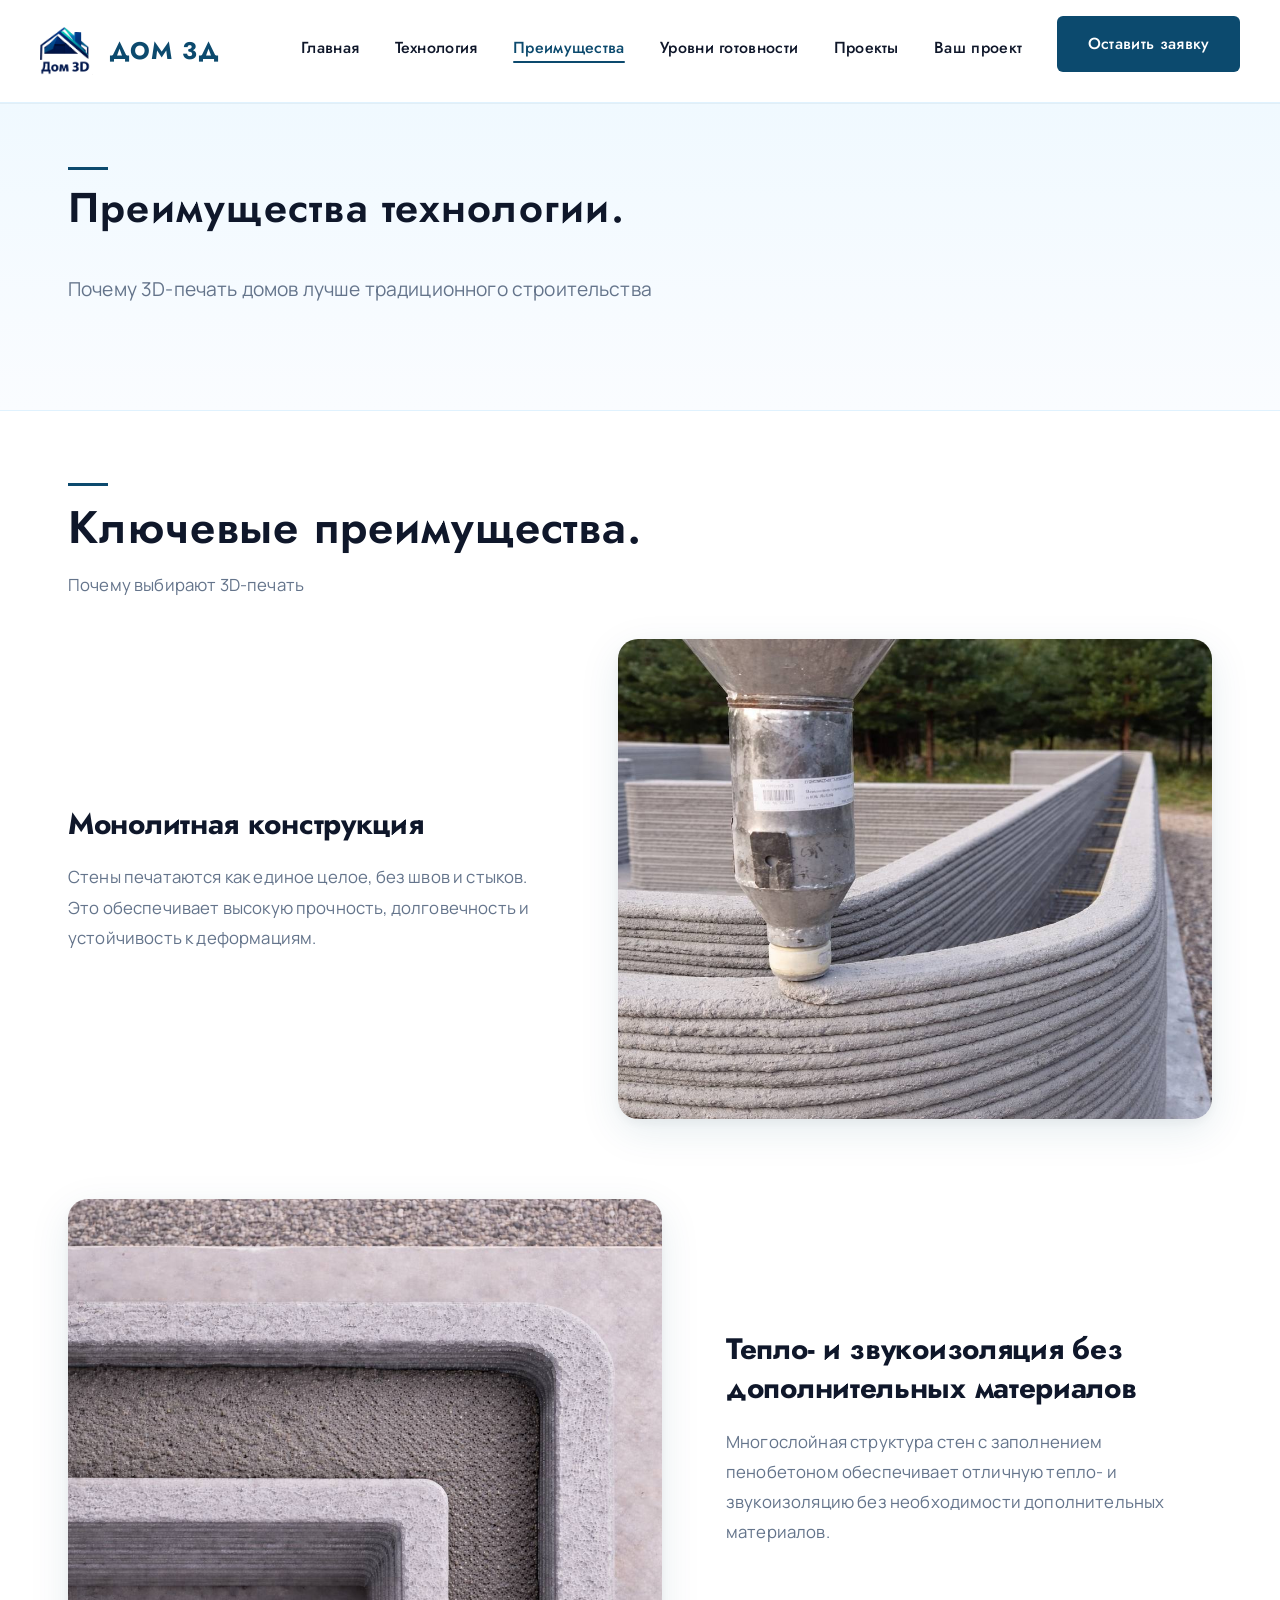
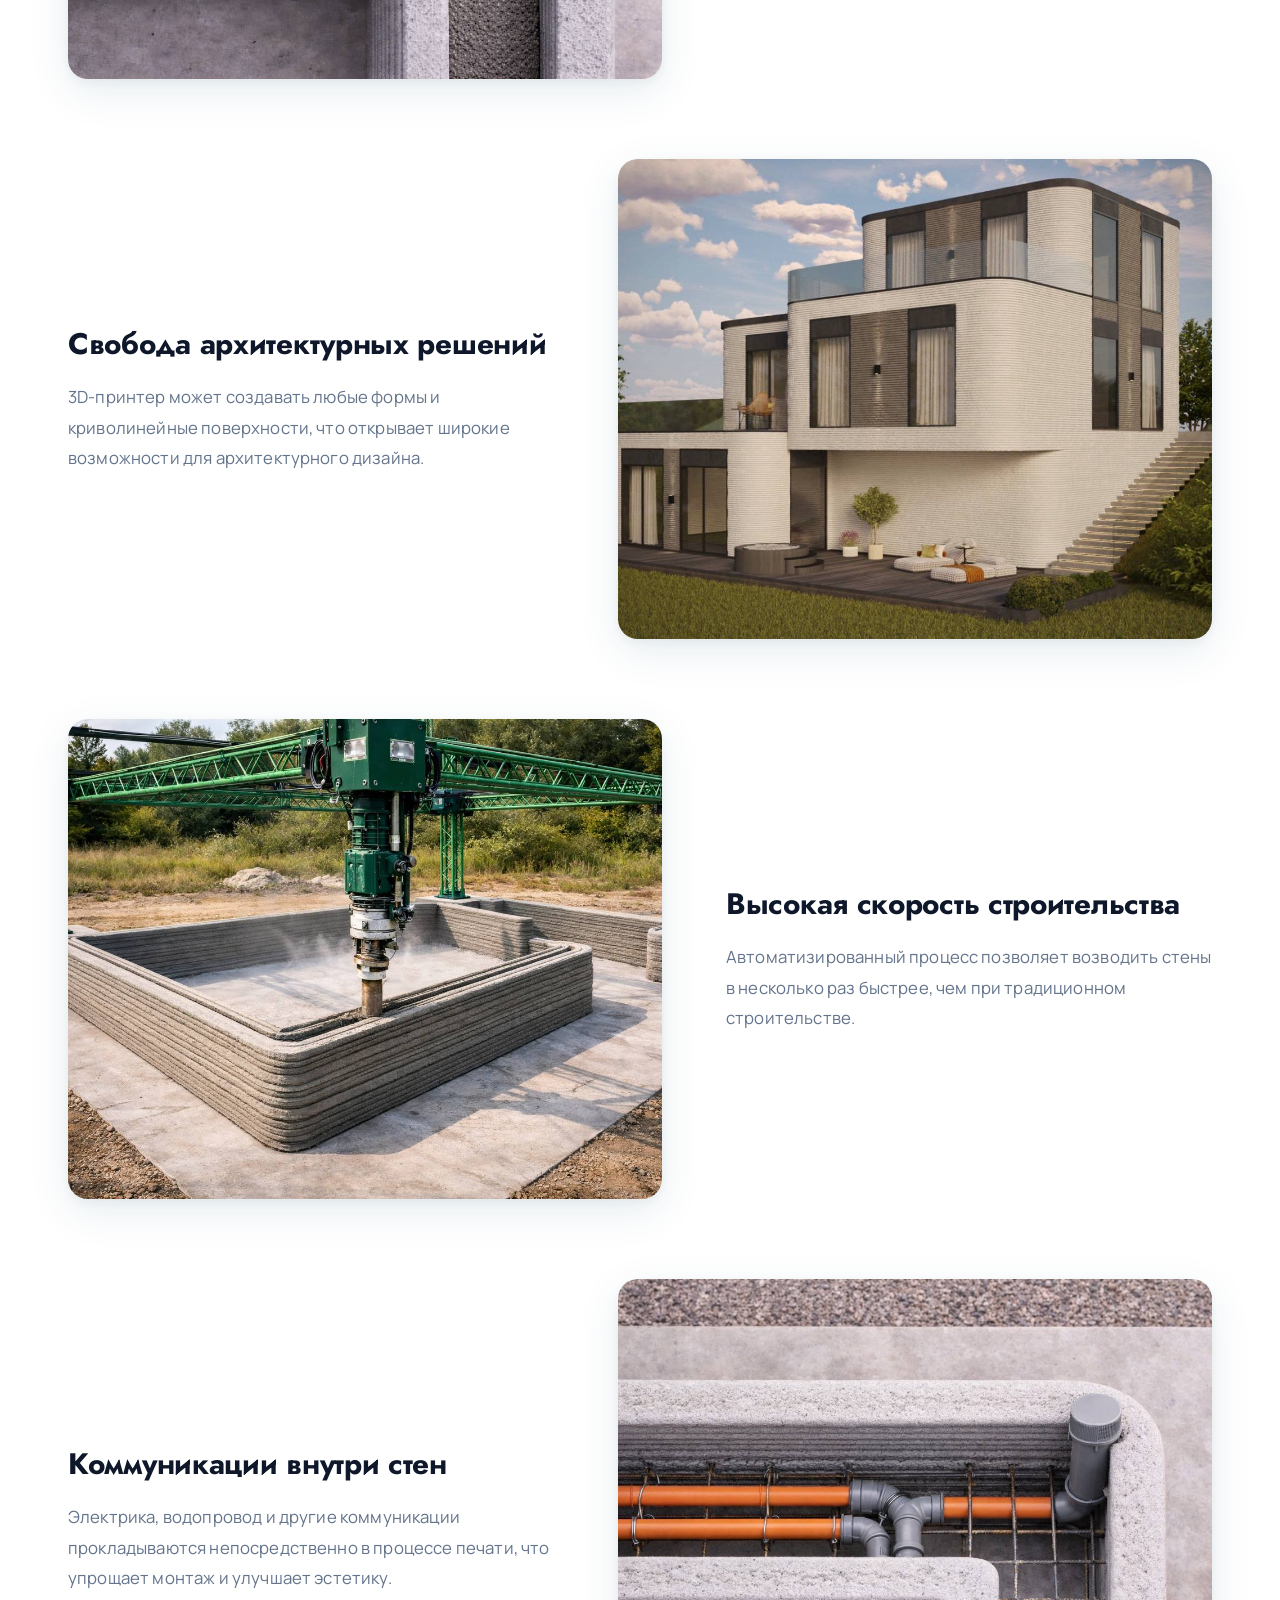
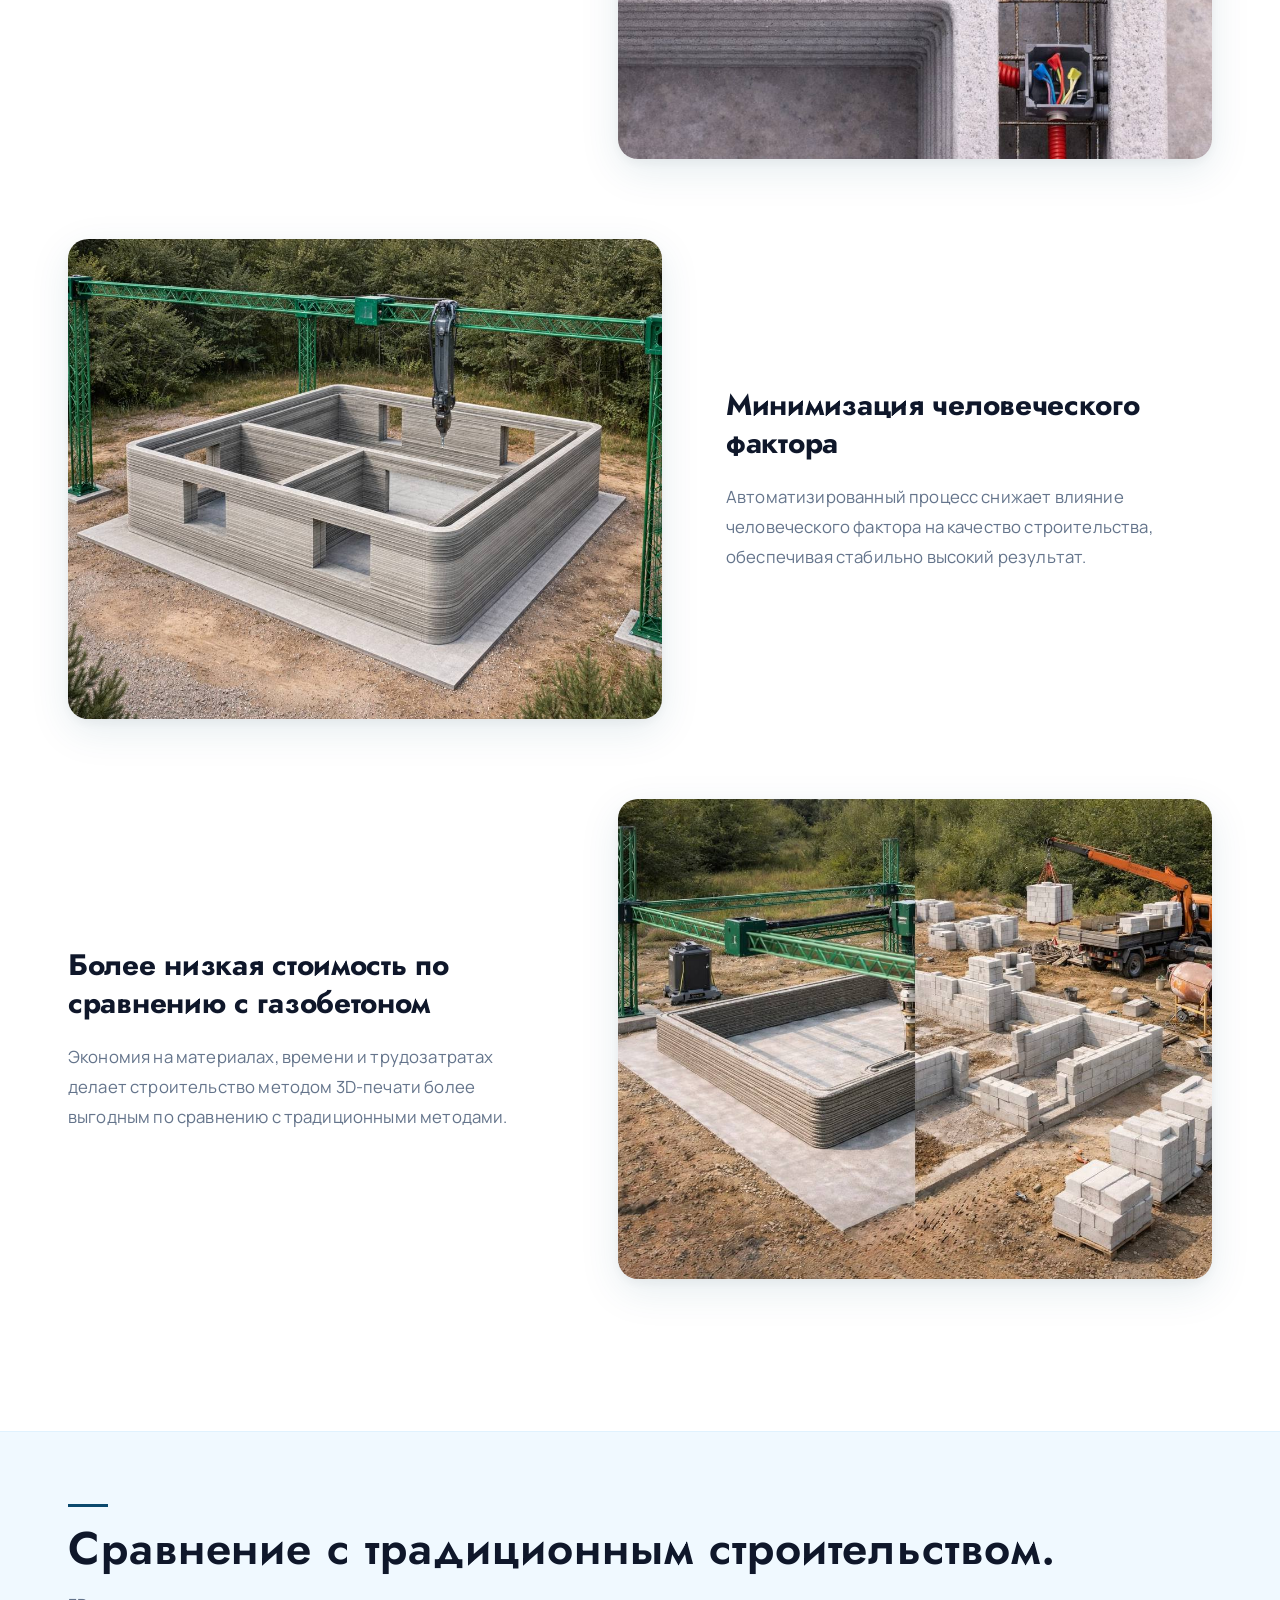
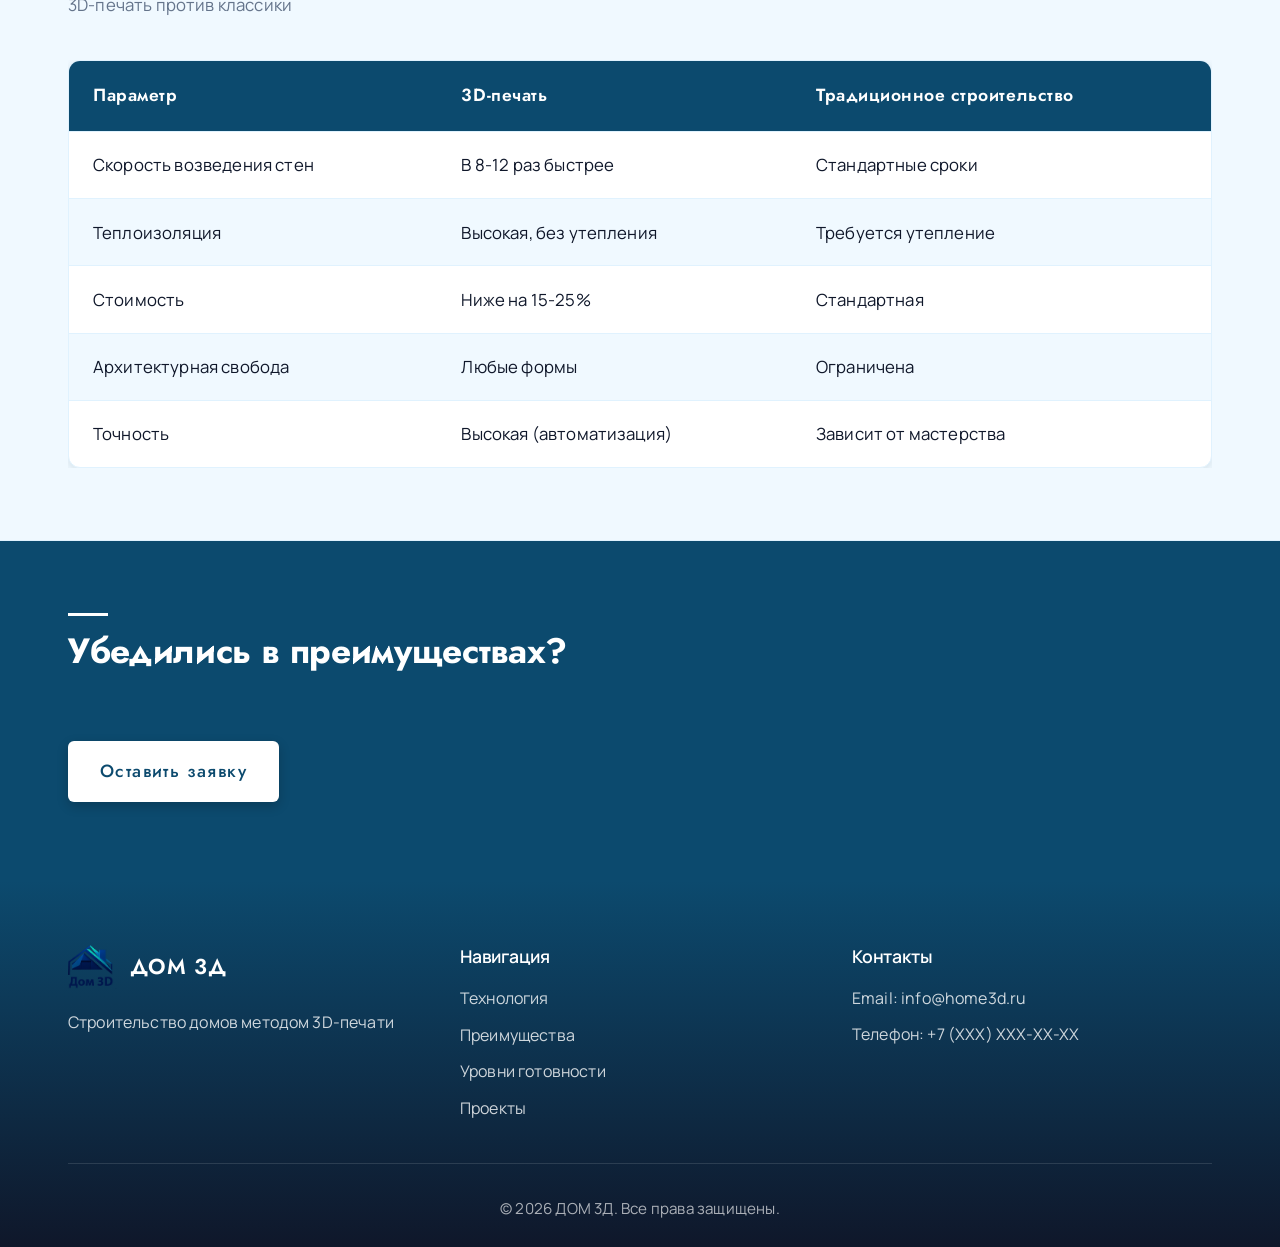
==== advantages.html @ de62d665 "Fix: consistent logo font, aligned hero text, simple clean table Co-authored-by: Cursor <cursoragent" ====
<!DOCTYPE html>
<html lang="ru">
<head>
    <meta charset="UTF-8">
    <meta name="viewport" content="width=device-width, initial-scale=1.0">
    <meta name="description" content="Преимущества технологии 3D-печати домов перед традиционным строительством.">
    <title>Преимущества технологии — ДОМ 3Д</title>
    <link rel="preconnect" href="https://fonts.googleapis.com">
    <link rel="preconnect" href="https://fonts.gstatic.com" crossorigin>
    <link href="https://fonts.googleapis.com/css2?family=Jost:wght@400;500;600;700&family=Manrope:wght@400;500;600;700&display=swap" rel="stylesheet">
    <link rel="stylesheet" href="css/style.css">
</head>
<body>
    <header class="site-header">
        <div class="container header-inner">
            <a href="index.html" class="logo"><img src="images/logo.png" alt="" class="logo-img"><span class="logo-text">ДОМ 3Д</span></a>
            <button class="mobile-menu-toggle" aria-label="Меню">
                <span></span>
                <span></span>
                <span></span>
            </button>
            <nav class="main-nav">
                <ul class="nav-list">
                    <li><a href="index.html">Главная</a></li>
                    <li><a href="technology.html">Технология</a></li>
                    <li><a href="advantages.html" class="active">Преимущества</a></li>
                    <li><a href="readiness-levels.html">Уровни готовности</a></li>
                    <li><a href="projects.html">Проекты</a></li>
                    <li><a href="custom-project.html">Ваш проект</a></li>
                    <li><a href="index.html#request-form" class="nav-cta btn-primary">Оставить заявку</a></li>
                </ul>
            </nav>
        </div>
    </header>

    <section class="page-header">
        <div class="container">
            <div class="block-head block-head-center">
                <div class="block-line"></div>
                <h1 class="block-title">Преимущества технологии.</h1>
                <p class="block-caption">Почему 3D-печать домов лучше традиционного строительства</p>
            </div>
        </div>
    </section>

    <section class="block block-white advantages-detailed">
        <div class="container">
            <div class="block-head block-head-center">
                <div class="block-line"></div>
                <h2 class="block-title">Ключевые преимущества.</h2>
                <p class="block-caption">Почему выбирают 3D-печать</p>
            </div>
            <div class="advantage-item-large">
                <div class="advantage-visual">
                    <img src="images/advantages/monolithic.jpg" 
                         alt="Монолитная конструкция стен, напечатанных методом 3D-печати" 
                         class="advantage-image">
                </div>
                <div class="advantage-text">
                    <h2>Монолитная конструкция</h2>
                    <p>Стены печатаются как единое целое, без швов и стыков. Это обеспечивает высокую прочность, долговечность и устойчивость к деформациям.</p>
                </div>
            </div>

            <div class="advantage-item-large">
                <div class="advantage-visual">
                    <img src="images/advantages/insulation.jpg" 
                         alt="Тепло- и звукоизоляция без дополнительных материалов" 
                         class="advantage-image">
                </div>
                <div class="advantage-text">
                    <h2>Тепло- и звукоизоляция без дополнительных материалов</h2>
                    <p>Многослойная структура стен с заполнением пенобетоном обеспечивает отличную тепло- и звукоизоляцию без необходимости дополнительных материалов.</p>
                </div>
            </div>

            <div class="advantage-item-large">
                <div class="advantage-visual">
                    <img src="images/advantages/architecture.jpg" 
                         alt="Свобода архитектурных решений при 3D-печати" 
                         class="advantage-image">
                </div>
                <div class="advantage-text">
                    <h2>Свобода архитектурных решений</h2>
                    <p>3D-принтер может создавать любые формы и криволинейные поверхности, что открывает широкие возможности для архитектурного дизайна.</p>
                </div>
            </div>

            <div class="advantage-item-large">
                <div class="advantage-visual">
                    <img src="images/advantages/speed.jpg" 
                         alt="Высокая скорость строительства методом 3D-печати" 
                         class="advantage-image">
                </div>
                <div class="advantage-text">
                    <h2>Высокая скорость строительства</h2>
                    <p>Автоматизированный процесс позволяет возводить стены в несколько раз быстрее, чем при традиционном строительстве.</p>
                </div>
            </div>

            <div class="advantage-item-large">
                <div class="advantage-visual">
                    <img src="images/advantages/communications.jpg" 
                         alt="Коммуникации внутри стен" 
                         class="advantage-image">
                </div>
                <div class="advantage-text">
                    <h2>Коммуникации внутри стен</h2>
                    <p>Электрика, водопровод и другие коммуникации прокладываются непосредственно в процессе печати, что упрощает монтаж и улучшает эстетику.</p>
                </div>
            </div>

            <div class="advantage-item-large">
                <div class="advantage-visual">
                    <img src="images/advantages/automation.jpg" 
                         alt="Минимизация человеческого фактора при автоматизированной печати" 
                         class="advantage-image">
                </div>
                <div class="advantage-text">
                    <h2>Минимизация человеческого фактора</h2>
                    <p>Автоматизированный процесс снижает влияние человеческого фактора на качество строительства, обеспечивая стабильно высокий результат.</p>
                </div>
            </div>

            <div class="advantage-item-large">
                <div class="advantage-visual">
                    <img src="images/advantages/cost.jpg" 
                         alt="Более низкая стоимость строительства методом 3D-печати" 
                         class="advantage-image">
                </div>
                <div class="advantage-text">
                    <h2>Более низкая стоимость по сравнению с газобетоном</h2>
                    <p>Экономия на материалах, времени и трудозатратах делает строительство методом 3D-печати более выгодным по сравнению с традиционными методами.</p>
                </div>
            </div>
        </div>
    </section>

    <section class="block block-light comparison-table">
        <div class="container">
            <div class="block-head block-head-center">
                <div class="block-line"></div>
                <h2 class="block-title">Сравнение с традиционным строительством.</h2>
                <p class="block-caption">3D-печать против классики</p>
            </div>
            <div class="table-wrapper">
                <table>
                    <thead>
                        <tr>
                            <th>Параметр</th>
                            <th>3D-печать</th>
                            <th>Традиционное строительство</th>
                        </tr>
                    </thead>
                    <tbody>
                        <tr>
                            <td>Скорость возведения стен</td>
                            <td>В 8-12 раз быстрее</td>
                            <td>Стандартные сроки</td>
                        </tr>
                        <tr>
                            <td>Теплоизоляция</td>
                            <td>Высокая, без утепления</td>
                            <td>Требуется утепление</td>
                        </tr>
                        <tr>
                            <td>Стоимость</td>
                            <td>Ниже на 15-25%</td>
                            <td>Стандартная</td>
                        </tr>
                        <tr>
                            <td>Архитектурная свобода</td>
                            <td>Любые формы</td>
                            <td>Ограничена</td>
                        </tr>
                        <tr>
                            <td>Точность</td>
                            <td>Высокая (автоматизация)</td>
                            <td>Зависит от мастерства</td>
                        </tr>
                    </tbody>
                </table>
            </div>
        </div>
    </section>

    <section class="block block-cta cta-section">
        <div class="container">
            <div class="block-head block-head-center">
                <div class="block-line block-line-white"></div>
                <h2 class="block-title block-title-white">Убедились в преимуществах?</h2>
            </div>
            <a href="index.html#request-form" class="btn-primary btn-large">Оставить заявку</a>
        </div>
    </section>

    <footer class="site-footer">
        <div class="container">
            <div class="footer-grid">
                <div class="footer-brand">
                    <a href="index.html" class="logo-footer"><img src="images/logo.png" alt="" class="logo-footer-img"><span class="logo-footer-text">ДОМ 3Д</span></a>
                    <p>Строительство домов методом 3D-печати</p>
                </div>
                <div class="footer-links">
                    <h4>Навигация</h4>
                    <ul>
                        <li><a href="technology.html">Технология</a></li>
                        <li><a href="advantages.html">Преимущества</a></li>
                        <li><a href="readiness-levels.html">Уровни готовности</a></li>
                        <li><a href="projects.html">Проекты</a></li>
                    </ul>
                </div>
                <div class="footer-contact">
                    <h4>Контакты</h4>
                    <p>Email: info@home3d.ru</p>
                    <p>Телефон: +7 (XXX) XXX-XX-XX</p>
                </div>
            </div>
            <div class="footer-bottom">
                <p>&copy; 2026 ДОМ 3Д. Все права защищены.</p>
            </div>
        </div>
    </footer>

    <script src="js/main.js"></script>
</body>
</html>
---- css/style.css ----
/* ============================================
   Глобальные стили
   Верстка выполнена вручную
   ============================================ */

* {
    margin: 0;
    padding: 0;
    box-sizing: border-box;
}

:root {
    /* Белый, голубой, синий — современный стиль под архитектуру/строительство */
    --primary-color: #0c4a6e;
    --primary-hover: #075985;
    --accent-color: #0ea5e9;
    --text-dark: #0f172a;
    --text-light: #64748b;
    --bg-light: #f0f9ff;
    --bg-white: #ffffff;
    --border-color: #e0f2fe;
    --success-color: #0d9488;
    --error-color: #dc2626;
    --font-main: 'Manrope', 'Segoe UI', system-ui, sans-serif;
    --font-heading: 'Jost', 'Manrope', 'Segoe UI', sans-serif;
    --container-max-width: 1200px;
    --container-wide: 1400px;
    --spacing-unit: 1rem;
    --radius-sm: 6px;
    --radius-md: 12px;
    --radius-lg: 20px;
    --radius-xl: 28px;
    --shadow-light: 0 1px 2px rgba(12, 74, 110, 0.04);
    --shadow-medium: 0 4px 16px rgba(12, 74, 110, 0.06), 0 2px 6px rgba(0,0,0,0.04);
    --shadow-md: 0 4px 14px rgba(12, 74, 110, 0.08), 0 2px 6px rgba(0,0,0,0.04);
    --shadow-lg: 0 12px 40px rgba(12, 74, 110, 0.1), 0 4px 12px rgba(0,0,0,0.05);
    --shadow-xl: 0 24px 56px rgba(12, 74, 110, 0.12);
}

html {
    scroll-behavior: smooth;
}

body {
    font-family: var(--font-main);
    font-size: 16px;
    line-height: 1.65;
    color: var(--text-dark);
    background-color: var(--bg-white);
    text-align: left;
    /* Ручная настройка антиалиасинга */
    -webkit-font-smoothing: antialiased;
    -moz-osx-font-smoothing: grayscale;
    /* Небольшой отступ для лучшей читаемости */
    letter-spacing: 0.01em;
}

.container {
    max-width: var(--container-max-width);
    margin: 0 auto;
    padding: 0 28px;
    width: 100%;
}

/* Дополнительные контейнеры для разных секций */
.container-narrow {
    max-width: 900px;
    margin: 0 auto;
    padding: 0 24px;
}

.container-wide {
    max-width: 1400px;
    margin: 0 auto;
    padding: 0 24px;
}

/* ============================================
   Навигация
   Верстка выполнена вручную
   ============================================ */

.navbar {
    background-color: var(--bg-white);
    box-shadow: 0 1px 0 rgba(12, 74, 110, 0.06);
    position: sticky;
    top: 0;
    z-index: 1000;
    border-bottom: 1px solid var(--border-color);
}

.nav-wrapper {
    display: flex;
    justify-content: space-between;
    align-items: center;
    padding: 1rem 0;
}

.logo {
    display: flex;
    align-items: center;
    text-decoration: none;
    transition: opacity 0.25s ease;
}

.logo:hover {
    opacity: 0.9;
}

.logo-img {
    height: 48px;
    width: auto;
    display: block;
    object-fit: contain;
}

.logo-text {
    font-family: var(--font-heading);
    font-size: 1.5rem;
    font-weight: 700;
    color: var(--primary-color);
    letter-spacing: 0.05em;
    margin-left: 0.75rem;
    white-space: nowrap;
}

.nav-menu {
    display: flex;
    list-style: none;
    gap: 2.2rem;
    align-items: center;
    /* Ручная настройка отступов */
    margin: 0;
    padding: 0;
}

.nav-menu a {
    font-family: var(--font-heading);
    color: var(--text-dark);
    text-decoration: none;
    transition: color 0.3s;
    font-weight: 500;
    letter-spacing: 0.02em;
}

.nav-menu a {
    position: relative;
}

.nav-menu a::after {
    content: '';
    position: absolute;
    bottom: -4px;
    left: 0;
    width: 0;
    height: 2px;
    background-color: var(--primary-color);
    transition: width 0.25s ease;
    border-radius: 1px;
}

.nav-menu a:hover::after,
.nav-menu a.active::after {
    width: 100%;
}

.nav-menu a:hover,
.nav-menu a.active {
    color: var(--primary-color);
}

/* Кнопка в шапке — белый текст для читаемости на тёмном фоне */
.nav-menu a.btn-primary {
    color: #ffffff;
}
.nav-menu a.btn-primary:hover {
    color: #ffffff;
}
.nav-menu a.btn-primary::after {
    display: none;
}

.mobile-menu-toggle {
    display: none;
    flex-direction: column;
    gap: 4px;
    background: none;
    border: none;
    cursor: pointer;
    padding: 5px;
}

.mobile-menu-toggle span {
    width: 25px;
    height: 3px;
    background-color: var(--text-dark);
    transition: all 0.3s;
}

/* ============================================
   Новый дизайн главной (Arki-style): шапка, hero, блоки
   ============================================ */

.site-header {
    background-color: var(--bg-white);
    box-shadow: 0 1px 0 rgba(12, 74, 110, 0.06);
    position: sticky;
    top: 0;
    z-index: 1000;
    border-bottom: 1px solid var(--border-color);
}

.header-inner {
    display: flex;
    justify-content: space-between;
    align-items: center;
    padding: 1rem 0;
}

.logo-dot {
    color: var(--primary-color);
}

.main-nav .nav-list {
    display: flex;
    list-style: none;
    gap: 2.2rem;
    align-items: center;
    margin: 0;
    padding: 0;
}

.main-nav .nav-list a {
    font-family: var(--font-heading);
    color: var(--text-dark);
    text-decoration: none;
    transition: color 0.3s;
    font-weight: 500;
    letter-spacing: 0.02em;
    position: relative;
}

.main-nav .nav-list a::after {
    content: '';
    position: absolute;
    bottom: -4px;
    left: 0;
    width: 0;
    height: 2px;
    background-color: var(--primary-color);
    transition: width 0.25s ease;
    border-radius: 1px;
}

.main-nav .nav-list a:hover::after,
.main-nav .nav-list a.active::after {
    width: 100%;
}

.main-nav .nav-list a:hover,
.main-nav .nav-list a.active {
    color: var(--primary-color);
}

.nav-cta {
    color: #fff !important;
}
.nav-cta::after {
    display: none !important;
}

/* Hero полноэкранный */
.hero-full {
    position: relative;
    min-height: 85vh;
    display: flex;
    align-items: center;
    justify-content: center;
    overflow: hidden;
}

.hero-bg {
    position: absolute;
    inset: 0;
    background-size: cover;
    background-position: center;
    background-repeat: no-repeat;
}

.hero-overlay {
    position: absolute;
    inset: 0;
    background: linear-gradient(180deg, rgba(12, 74, 110, 0.5) 0%, rgba(15, 23, 42, 0.6) 100%);
}

.hero-inner {
    position: relative;
    z-index: 2;
    text-align: center;
    color: #fff;
}

.hero-line {
    width: 40px;
    height: 3px;
    background: #fff;
    margin: 0 auto 1.5rem;
}

.hero-headline {
    font-family: var(--font-heading);
    font-size: clamp(2.5rem, 5vw, 4rem);
    font-weight: 700;
    margin-bottom: 1rem;
    letter-spacing: 0.02em;
    color: #fff;
    line-height: 1.2;
}

.hero-tagline {
    font-family: var(--font-main);
    font-size: 1.15rem;
    font-weight: 400;
    opacity: 0.95;
    margin-bottom: 2rem;
    max-width: 520px;
    margin-left: auto;
    margin-right: auto;
    line-height: 1.6;
    letter-spacing: 0.02em;
}

.btn-hero {
    display: inline-block;
    padding: 1rem 2rem;
    background: #fff;
    color: var(--primary-color);
    font-family: var(--font-heading);
    font-weight: 600;
    text-decoration: none;
    border-radius: var(--radius-sm);
    letter-spacing: 0.05em;
    transition: transform 0.25s ease, box-shadow 0.25s ease;
    box-shadow: var(--shadow-md);
}

.btn-hero:hover {
    transform: translateY(-2px);
    box-shadow: var(--shadow-lg);
}

/* Блоки секций */
.block {
    padding: 4.5rem 0;
}

.block-white {
    background: var(--bg-white);
}

.block-light {
    background: var(--bg-light);
    border-top: 1px solid var(--border-color);
    border-bottom: 1px solid var(--border-color);
}

.block-form {
    background: linear-gradient(180deg, #f0f9ff 0%, #e0f2fe 100%);
}

.block-cta {
    background-color: var(--primary-color);
    color: #fff;
}

.block-cta .block-line-white,
.cta-section .block-line {
    background: #fff !important;
}

.block-cta .block-title-white,
.cta-section .block-title {
    color: #fff !important;
}

.cta-section .block-head {
    margin-bottom: 2rem;
}

.block-head {
    display: flex;
    flex-direction: column;
    align-items: flex-start;
    gap: 0.75rem 0;
    margin-bottom: 2.5rem;
}

.block-line {
    width: 40px;
    height: 3px;
    background: var(--primary-color);
    flex-shrink: 0;
}

.block-title {
    font-family: var(--font-heading);
    font-size: clamp(1.95rem, 3.8vw, 2.85rem);
    font-weight: 600;
    color: var(--text-dark);
    letter-spacing: 0.02em;
    margin: 0;
}

.block-caption {
    font-size: 1.05rem;
    color: var(--text-light);
    margin: 0;
    text-align: left;
}

.block-line-right {
    width: 60px;
    height: 2px;
    background: var(--border-color);
    margin-left: auto;
}

.block-head:not(.block-head-center) .block-line-right {
    display: none;
}

.block-head-center {
    align-items: flex-start;
    text-align: left;
}

.block-head-center .block-line {
    margin: 0;
}

.block-head-center .block-caption {
    margin: 0;
}

.block-head-center .block-line-right {
    display: none;
}

/* Карточки-ссылки (две колонки) */
.cards-row {
    display: grid;
    gap: 2rem;
}

.cards-two {
    grid-template-columns: repeat(2, 1fr);
}

.card-link {
    display: block;
    text-decoration: none;
    color: inherit;
    border-radius: var(--radius-md);
    overflow: hidden;
    box-shadow: var(--shadow-md);
    border: 1px solid var(--border-color);
    transition: transform 0.25s ease, box-shadow 0.25s ease;
}

.card-link:hover {
    transform: translateY(-4px);
    box-shadow: var(--shadow-lg);
}

.card-link-img-wrap {
    position: relative;
    aspect-ratio: 4/3;
    overflow: hidden;
}

.card-link-img {
    width: 100%;
    height: 100%;
    object-fit: cover;
    transition: transform 0.4s ease;
}

.card-link:hover .card-link-img {
    transform: scale(1.05);
}

.card-link-title {
    display: block;
    font-family: var(--font-heading);
    font-size: 1.35rem;
    font-weight: 600;
    color: var(--text-dark);
    padding: 1.25rem 1.5rem 0;
}

.card-link-desc {
    font-size: 0.95rem;
    color: var(--text-light);
    padding: 0.5rem 1.5rem 1.5rem;
    margin: 0;
}

/* Сетка услуг (номера + заголовок + текст) */
.services-grid {
    display: grid;
    grid-template-columns: repeat(auto-fit, minmax(260px, 1fr));
    gap: 1.5rem;
}

.service-card {
    background: var(--bg-white);
    padding: 2rem 1.75rem;
    border-radius: var(--radius-md);
    border: 1px solid var(--border-color);
    box-shadow: var(--shadow-light);
    transition: transform 0.25s ease, box-shadow 0.25s ease;
}

.service-card:hover {
    transform: translateY(-2px);
    box-shadow: var(--shadow-md);
}

.service-card-num {
    font-family: var(--font-heading);
    font-size: 1.5rem;
    font-weight: 700;
    color: var(--primary-color);
    letter-spacing: 0.05em;
    margin-bottom: 0.75rem;
}

.service-card-title {
    font-family: var(--font-heading);
    font-size: 1.15rem;
    font-weight: 600;
    color: var(--text-dark);
    margin-bottom: 0.5rem;
}

.service-card-text {
    font-size: 0.95rem;
    color: var(--text-light);
    margin: 0;
    line-height: 1.6;
}

/* Форма заявки на главной */
.form-request {
    max-width: 560px;
    margin: 0 auto;
}

.form-request .form-row {
    display: grid;
    grid-template-columns: 1fr 1fr;
    gap: 1.25rem;
}

.form-request .form-field {
    margin-bottom: 1.25rem;
}

.form-request .form-field label {
    display: block;
    font-family: var(--font-heading);
    font-weight: 500;
    margin-bottom: 0.4rem;
    color: var(--text-dark);
}

.form-request .form-field input,
.form-request .form-field textarea {
    width: 100%;
    padding: 0.85rem 1rem;
    border: 1px solid var(--border-color);
    border-radius: var(--radius-sm);
    font-family: var(--font-main);
    font-size: 1rem;
    transition: border-color 0.2s ease, box-shadow 0.2s ease;
}

.form-request .form-field input:focus,
.form-request .form-field textarea:focus {
    outline: none;
    border-color: var(--accent-color);
    box-shadow: 0 0 0 3px rgba(14, 165, 233, 0.15);
}

.form-request .form-field textarea {
    min-height: 120px;
    resize: vertical;
}

.form-request .btn-large {
    width: 100%;
    margin-top: 0.5rem;
}

/* Футер главной (Arki-style) */
.site-footer {
    background: linear-gradient(180deg, #0c4a6e 0%, #0f172a 100%);
    color: white;
    padding: 4rem 0 1.5rem;
}

.footer-grid {
    display: grid;
    grid-template-columns: repeat(auto-fit, minmax(250px, 1fr));
    gap: 2rem;
    margin-bottom: 2rem;
}

.footer-brand .logo-footer {
    display: inline-flex;
    align-items: center;
    text-decoration: none;
    gap: 0.6rem;
}

.footer-brand .logo-footer:hover {
    opacity: 0.9;
}

.footer-brand .logo-footer-img {
    height: 44px;
    width: auto;
    display: block;
    object-fit: contain;
}

.footer-brand .logo-footer-text {
    font-family: var(--font-heading);
    font-size: 1.35rem;
    font-weight: 600;
    color: #fff;
    letter-spacing: 0.05em;
    white-space: nowrap;
}

.footer-brand p {
    color: rgba(255, 255, 255, 0.8);
    margin-top: 0.75rem;
    margin-bottom: 0;
}

.footer-links h4,
.footer-contact h4 {
    margin-bottom: 1rem;
    color: #fff;
    font-weight: 600;
    font-size: 1.1rem;
}

.footer-links ul {
    list-style: none;
    padding: 0;
    margin: 0;
}

.footer-links ul li {
    margin-bottom: 0.5rem;
}

.footer-links a {
    color: rgba(255, 255, 255, 0.8);
    text-decoration: none;
    transition: color 0.2s ease;
}

.footer-links a:hover {
    color: #fff;
}

.footer-contact p {
    color: rgba(255, 255, 255, 0.8);
    margin-bottom: 0.5rem;
}

.site-footer .footer-bottom {
    text-align: center;
    padding-top: 2rem;
    border-top: 1px solid rgba(255, 255, 255, 0.12);
    color: rgba(255, 255, 255, 0.65);
    font-size: 0.95rem;
}

/* Мобильное меню для site-header */
@media (max-width: 768px) {
    .main-nav .nav-list {
        position: fixed;
        top: 70px;
        left: -100%;
        flex-direction: column;
        background-color: var(--bg-white);
        width: 100%;
        padding: 2rem;
        box-shadow: 0 4px 8px rgba(0, 0, 0, 0.1);
        transition: left 0.3s;
        gap: 1rem;
        z-index: 999;
    }

    .main-nav .nav-list.active {
        left: 0;
    }

    .hero-full {
        min-height: 70vh;
    }

    .hero-headline {
        font-size: 2rem;
    }

    .hero-tagline {
        font-size: 1rem;
    }

    .cards-two {
        grid-template-columns: 1fr;
    }

    .block-head {
        flex-direction: column;
        align-items: flex-start;
    }

    .block-caption {
        margin-left: 0;
    }
}

/* ============================================
   Кнопки
   ============================================ */

.btn-primary {
    font-family: var(--font-heading);
    background-color: var(--primary-color);
    color: white;
    padding: 0.85rem 1.9rem;
    border: none;
    border-radius: var(--radius-sm);
    text-decoration: none;
    display: inline-block;
    font-weight: 500;
    font-size: 1rem;
    letter-spacing: 0.08em;
    transition: all 0.25s ease;
    cursor: pointer;
    /* Ручная настройка тени */
    box-shadow: 0 2px 6px var(--shadow-light);
    position: relative;
    overflow: hidden;
}

/* Анимация shimmer на кнопках убрана для строгого стиля */

.btn-primary:hover {
    background-color: var(--primary-hover);
    box-shadow: var(--shadow-md);
    transform: translateY(-2px);
}

.btn-primary:active {
    transform: translateY(0);
    box-shadow: 0 1px 3px var(--shadow-light);
}

.btn-large {
    padding: 1rem 2rem;
    font-size: 1.1rem;
}

/* ============================================
   Hero-блок
   ============================================ */

.hero {
    padding: 4rem 0 5rem;
    background: linear-gradient(160deg, #fafcff 0%, #f0f9ff 50%, #e0f2fe 100%);
    position: relative;
    min-height: 92vh;
    display: flex;
    align-items: center;
}

/* Декоративная текстура убрана для строгого стиля */

.hero .container {
    display: grid;
    grid-template-columns: 1fr 1.15fr;
    gap: 4.5rem;
    align-items: center;
    position: relative;
    z-index: 1;
    max-width: var(--container-wide);
}

.hero-title {
    font-family: var(--font-heading);
    font-size: clamp(2.25rem, 4vw, 3.5rem);
    font-weight: 600;
    margin-bottom: 1.5rem;
    color: var(--text-dark);
    line-height: 1.15;
    letter-spacing: 0.02em;
}

.hero-subtitle {
    font-size: 1.15rem;
    color: var(--text-light);
    margin-bottom: 2.5rem;
    /* Ручная настройка - более свободный интервал */
    line-height: 1.7;
    max-width: 90%;
}

.hero-process {
    display: flex;
    align-items: center;
    gap: 1rem;
    margin-bottom: 2rem;
    flex-wrap: wrap;
}

.process-step {
    display: flex;
    flex-direction: column;
    align-items: center;
    gap: 0.5rem;
}

.process-icon {
    font-size: 1.1rem;
    font-weight: 700;
    width: 64px;
    height: 64px;
    display: flex;
    align-items: center;
    justify-content: center;
    background-color: var(--bg-white);
    /* Ручная настройка - не идеально круглый */
    border-radius: 18px;
    box-shadow: 0 3px 10px var(--shadow-light), 0 1px 3px rgba(0, 0, 0, 0.08);
    /* Небольшая граница для глубины */
    border: 2px solid var(--primary-color);
    transition: transform 0.3s ease, box-shadow 0.3s ease;
    color: var(--primary-color);
    letter-spacing: 0.5px;
}

.process-icon:hover {
    transform: translateY(-2px);
    box-shadow: 0 4px 12px var(--shadow-medium), 0 2px 4px rgba(0, 0, 0, 0.1);
}

.process-arrow {
    font-size: 2.2rem;
    color: var(--primary-color);
    /* Ручная настройка - эффект глубины */
    filter: drop-shadow(0 2px 4px rgba(12, 74, 110, 0.15));
    transition: transform 0.3s ease;
}

.process-arrow:hover {
    transform: scale(1.15);
}

.hero-visual {
    position: relative;
    border-radius: var(--radius-xl);
    overflow: hidden;
    box-shadow: var(--shadow-xl);
}

.hero-visual::before {
    content: '';
    position: absolute;
    inset: 0;
    border-radius: inherit;
    box-shadow: inset 0 0 0 1px rgba(255,255,255,0.2);
    pointer-events: none;
    z-index: 1;
}

.hero-image-placeholder {
    background-color: var(--bg-light);
    border: 2px dashed var(--border-color);
    /* Ручная настройка - более скругленные углы */
    border-radius: 12px;
    padding: 3.5rem 3rem;
    text-align: center;
    color: var(--text-light);
    aspect-ratio: 4/3;
    display: flex;
    align-items: center;
    justify-content: center;
    /* Небольшая тень и граница */
    box-shadow: inset 0 2px 6px rgba(0, 0, 0, 0.04), 0 4px 12px var(--shadow-light);
    border-color: rgba(212, 212, 212, 0.5);
    position: relative;
    overflow: hidden;
}

/* Анимация shimmer убрана для строгого стиля */

/* ============================================
   Секции
   ============================================ */

section {
    padding: 4.5rem 0;
    position: relative;
}

/* Декоративные разделители убраны для строгого стиля */

.section-title {
    font-family: var(--font-heading);
    font-size: clamp(1.95rem, 3.8vw, 2.85rem);
    font-weight: 600;
    margin-bottom: 1.75rem;
    text-align: left;
    color: var(--text-dark);
    line-height: 1.2;
    letter-spacing: 0.02em;
    position: relative;
    padding-bottom: 1rem;
}

/* Минималистичная линия под заголовком секции (в духе Arki) */
.section-title::after {
    content: '';
    display: block;
    width: 40px;
    height: 3px;
    background: var(--primary-color);
    margin: 0.75rem 0 0;
    border-radius: 0;
}

.section-subtitle {
    font-family: var(--font-heading);
    text-align: left;
    color: var(--text-light);
    margin-bottom: 3.5rem;
    font-size: 1.05rem;
    line-height: 1.7;
    letter-spacing: 0.05em;
    max-width: 700px;
    padding: 0 1rem 0 0;
}

.page-header {
    background: linear-gradient(180deg, #f0f9ff 0%, #fafcff 100%);
    padding: 4rem 0;
    text-align: left;
    position: relative;
    border-bottom: 1px solid var(--border-color);
}

.page-header .block-head-center {
    justify-content: flex-start;
}

/* Декоративная линия убрана для строгого стиля */

.page-header h1 {
    font-family: var(--font-heading);
    font-size: 2.6rem;
    margin-bottom: 1.2rem;
    color: var(--text-dark);
    font-weight: 600;
    line-height: 1.25;
    letter-spacing: 0.03em;
}

.page-header p {
    font-size: 1.2rem;
    color: var(--text-light);
}

.page-header .block-title {
    font-size: 2.6rem;
}

.page-header .block-caption {
    margin-top: 0.5rem;
}

/* ============================================
   Ключевые преимущества
   ============================================ */

.advantages-grid {
    display: grid;
    grid-template-columns: repeat(auto-fit, minmax(250px, 1fr));
    gap: 2rem;
}

.advantage-card {
    background-color: var(--bg-white);
    padding: 2.2rem 2rem;
    border-radius: var(--radius-md);
    box-shadow: var(--shadow-md);
    text-align: left;
    transition: transform 0.25s ease, box-shadow 0.25s ease;
    border: 1px solid var(--border-color);
    position: relative;
}

.advantage-card:hover {
    transform: translateY(-4px);
    box-shadow: var(--shadow-lg);
    border-color: rgba(14, 165, 233, 0.2);
}

.advantage-icon {
    font-size: 1.8rem;
    font-weight: 700;
    margin-bottom: 1.2rem;
    color: var(--primary-color);
    letter-spacing: 1px;
    width: 60px;
    height: 60px;
    display: flex;
    align-items: center;
    justify-content: center;
    background-color: rgba(14, 165, 233, 0.08);
    border-radius: 8px;
    border: 2px solid var(--primary-color);
}

.advantage-card h3 {
    font-family: var(--font-heading);
    font-size: 1.25rem;
    margin-bottom: 0.6rem;
    color: var(--text-dark);
    font-weight: 600;
    line-height: 1.4;
    letter-spacing: 0.02em;
}

.advantage-card p {
    color: var(--text-light);
    font-size: 0.98rem;
    line-height: 1.65;
}

/* ============================================
   Быстрые ссылки
   ============================================ */

.links-grid {
    display: grid;
    grid-template-columns: repeat(2, 1fr);
    gap: 2.5rem;
    max-width: 1200px;
    margin: 0 auto;
}

.link-card {
    background-color: var(--bg-white);
    border-radius: var(--radius-lg);
    overflow: hidden;
    box-shadow: var(--shadow-md);
    text-decoration: none;
    color: inherit;
    transition: transform 0.35s cubic-bezier(0.22, 1, 0.36, 1), box-shadow 0.35s ease;
    display: block;
    border: 1px solid var(--border-color);
    position: relative;
}

.link-card:hover {
    transform: translateY(-8px);
    box-shadow: var(--shadow-xl);
}

.link-image-placeholder {
    background-color: var(--bg-light);
    border: 2px dashed var(--border-color);
    padding: 2rem;
    text-align: center;
    color: var(--text-light);
    aspect-ratio: 4/3;
    display: flex;
    align-items: center;
    justify-content: center;
}

.link-card h3 {
    font-family: var(--font-heading);
    padding: 1.5rem 1.75rem 0.5rem;
    font-size: 1.4rem;
    color: var(--text-dark);
    font-weight: 600;
    line-height: 1.3;
    letter-spacing: 0.02em;
}

.link-card p {
    padding: 0 1.75rem 1.75rem;
    color: var(--text-light);
    line-height: 1.65;
    font-size: 1rem;
}

/* Картинки в быстрых ссылках — огромные */
.link-card .link-image {
    width: 100%;
    min-height: 420px;
    max-height: 560px;
    object-fit: cover;
    display: block;
    transition: transform 0.5s cubic-bezier(0.22, 1, 0.36, 1);
}

.link-card:hover .link-image {
    transform: scale(1.06);
}

/* ============================================
   Форма заявки
   ============================================ */

.request-form-section {
    background: linear-gradient(180deg, #f0f9ff 0%, #e0f2fe 100%);
    position: relative;
}

/* Декоративная линия убрана для строгого стиля */

.request-form {
    max-width: 620px;
    margin: 0 auto;
    background-color: var(--bg-white);
    padding: 2.5rem 2.2rem;
    border-radius: var(--radius-md);
    box-shadow: var(--shadow-lg);
    border: 1px solid var(--border-color);
}

.form-row {
    display: grid;
    grid-template-columns: 1fr 1fr;
    gap: 1rem;
}

.form-group {
    margin-bottom: 1.5rem;
}

.form-group label {
    display: block;
    margin-bottom: 0.5rem;
    font-weight: 500;
    color: var(--text-dark);
}

.form-group input,
.form-group textarea,
.form-group select {
    width: 100%;
    padding: 0.85rem 1rem;
    border: 1.5px solid var(--border-color);
    /* Ручная настройка - более скругленные углы */
    border-radius: 6px;
    font-family: inherit;
    font-size: 1rem;
    transition: all 0.25s ease;
    background-color: var(--bg-white);
    /* Небольшая тень для глубины */
    box-shadow: inset 0 1px 2px rgba(0, 0, 0, 0.03);
}

.form-group input:focus,
.form-group textarea:focus,
.form-group select:focus {
    outline: none;
    border-color: var(--primary-color);
    box-shadow: 0 0 0 3px rgba(14, 165, 233, 0.12);
}

.form-group textarea {
    resize: vertical;
}

/* ============================================
   Технология - Этапы
   ============================================ */

.block.technology-steps {
    padding: 4.5rem 0;
}

.technology-steps {
    padding: 2rem 0;
}

.step-item {
    display: grid;
    grid-template-columns: 60px 1fr;
    gap: 2rem;
    margin-bottom: 4rem;
    align-items: start;
}

.step-number {
    width: 62px;
    height: 62px;
    background-color: var(--primary-color);
    color: white;
    border-radius: 8px;
    display: flex;
    align-items: center;
    justify-content: center;
    font-size: 1.6rem;
    font-weight: 700;
    flex-shrink: 0;
    box-shadow: 0 2px 6px var(--shadow-medium);
    border: 2px solid var(--primary-color);
}

.step-content {
    display: grid;
    grid-template-columns: 1.1fr 0.9fr;
    gap: 3rem;
    align-items: center;
}

.step-image-placeholder {
    background-color: var(--bg-light);
    border: 2px dashed var(--border-color);
    /* Ручная настройка - более скругленные углы */
    border-radius: 10px;
    padding: 2.2rem;
    text-align: center;
    color: var(--text-light);
    aspect-ratio: 4/3;
    display: flex;
    align-items: center;
    justify-content: center;
    /* Небольшая тень для глубины */
    box-shadow: inset 0 2px 4px rgba(0, 0, 0, 0.03);
}

.step-text h2 {
    font-family: var(--font-heading);
    font-size: 1.55rem;
    margin-bottom: 1.2rem;
    color: var(--text-dark);
    font-weight: 700;
    line-height: 1.35;
    letter-spacing: -0.01em;
}

.step-text p {
    color: var(--text-light);
    line-height: 1.85;
    font-size: 1.02rem;
}

.block.technology-video {
    padding: 4.5rem 0;
}

.technology-video {
    background-color: var(--bg-light);
    padding: 3rem 0;
}

.video-placeholder {
    background-color: var(--bg-white);
    border: 2px dashed var(--border-color);
    /* Ручная настройка - более скругленные углы */
    border-radius: 14px;
    padding: 4.5rem;
    text-align: center;
    color: var(--text-light);
    aspect-ratio: 16/9;
    display: flex;
    align-items: center;
    justify-content: center;
    max-width: 820px;
    margin: 0 auto;
    box-shadow: inset 0 2px 6px rgba(0, 0, 0, 0.04), 0 4px 16px var(--shadow-light);
    border-color: rgba(212, 212, 212, 0.5);
}

/* ============================================
   Преимущества детальные
   ============================================ */

.block.advantages-detailed {
    padding: 4.5rem 0;
}

.advantages-detailed {
    padding: 2rem 0;
}

.advantage-item-large {
    display: grid;
    grid-template-columns: 1.1fr 0.9fr;
    gap: 4rem;
    margin-bottom: 5rem;
    align-items: center;
}

.advantage-item-large:nth-child(even) {
    direction: rtl;
}

.advantage-item-large:nth-child(even) > * {
    direction: ltr;
}

.advantage-image-placeholder {
    background-color: var(--bg-light);
    border: 2px dashed var(--border-color);
    /* Ручная настройка - более скругленные углы */
    border-radius: 12px;
    padding: 2.2rem;
    text-align: center;
    color: var(--text-light);
    aspect-ratio: 4/3;
    display: flex;
    align-items: center;
    justify-content: center;
    box-shadow: inset 0 2px 6px rgba(0, 0, 0, 0.04), 0 4px 12px var(--shadow-light);
    border-color: rgba(212, 212, 212, 0.5);
}

.advantage-text h2 {
    font-family: var(--font-heading);
    font-size: 1.85rem;
    margin-bottom: 1.2rem;
    color: var(--text-dark);
    font-weight: 700;
    line-height: 1.3;
    letter-spacing: -0.01em;
}

.advantage-text p {
    color: var(--text-light);
    line-height: 1.8;
    font-size: 1.05rem;
}

/* ============================================
   Сравнительная таблица
   ============================================ */

.block.comparison-table {
    padding: 4.5rem 0;
}

.comparison-table {
    background-color: var(--bg-light);
    padding: 3.5rem 0;
    position: relative;
}

.table-wrapper {
    overflow-x: auto;
}

table {
    width: 100%;
    border-collapse: separate;
    border-spacing: 0;
    background-color: var(--bg-white);
    box-shadow: var(--shadow-md);
    border-radius: var(--radius-md);
    overflow: hidden;
    border: 1px solid var(--border-color);
}

table th,
table td {
    padding: 1.2rem 1.5rem;
    text-align: left;
    border-bottom: 1px solid var(--border-color);
    font-size: 1.05rem;
}

table th {
    background-color: var(--primary-color);
    color: white;
    font-family: var(--font-heading);
    font-weight: 600;
    font-size: 1.1rem;
    padding: 1.3rem 1.5rem;
    text-align: left;
    letter-spacing: 0.03em;
}

table tbody tr:nth-child(even) {
    background-color: var(--bg-light);
}

table tr:hover {
    background-color: #e0f2fe;
}

table tbody tr:last-child td {
    border-bottom: none;
}


/* ============================================
   Уровни готовности
   ============================================ */

.block.readiness-levels {
    padding: 4.5rem 0;
}

.readiness-levels {
    padding: 2rem 0;
}

.level-item {
    margin-bottom: 3.5rem;
    background-color: var(--bg-white);
    /* Ручная настройка - более скругленные углы */
    border-radius: 12px;
    box-shadow: 0 3px 10px var(--shadow-light), 0 1px 4px rgba(0, 0, 0, 0.08);
    overflow: hidden;
    /* Небольшая граница */
    border: 1px solid rgba(212, 212, 212, 0.25);
    transition: box-shadow 0.25s ease, transform 0.25s ease;
}

.level-item:hover {
    box-shadow: 0 5px 16px var(--shadow-medium), 0 2px 6px rgba(0, 0, 0, 0.1);
    transform: translateY(-2px);
}

.level-header {
    display: flex;
    align-items: center;
    gap: 1.8rem;
    padding: 2.2rem 2rem;
    background-color: var(--bg-light);
    border-bottom: 1px solid var(--border-color);
}

.level-number {
    width: 52px;
    height: 52px;
    background-color: var(--primary-color);
    color: white;
    border-radius: 8px;
    display: flex;
    align-items: center;
    justify-content: center;
    font-size: 1.6rem;
    font-weight: 700;
    box-shadow: 0 2px 6px var(--shadow-medium);
    border: 2px solid var(--primary-color);
}

.level-header h2 {
    font-family: var(--font-heading);
    font-size: 1.85rem;
    color: var(--text-dark);
    font-weight: 700;
    line-height: 1.3;
    letter-spacing: -0.01em;
}

.level-content {
    display: grid;
    grid-template-columns: 1.1fr 0.9fr;
    gap: 3rem;
    padding: 2.5rem;
}

.level-image-placeholder {
    background-color: var(--bg-light);
    border: 2px dashed var(--border-color);
    /* Ручная настройка - более скругленные углы */
    border-radius: 12px;
    padding: 2.2rem;
    text-align: center;
    color: var(--text-light);
    aspect-ratio: 4/3;
    display: flex;
    align-items: center;
    justify-content: center;
    box-shadow: inset 0 2px 6px rgba(0, 0, 0, 0.04), 0 4px 12px var(--shadow-light);
    border-color: rgba(212, 212, 212, 0.5);
}

.level-description h3 {
    font-family: var(--font-heading);
    font-size: 1.35rem;
    margin-bottom: 1.2rem;
    color: var(--text-dark);
    font-weight: 700;
    line-height: 1.4;
}

.level-description ul {
    list-style: none;
    margin-bottom: 1rem;
}

.level-description ul li {
    padding: 0.5rem 0;
    padding-left: 1.5rem;
    position: relative;
    color: var(--text-light);
}

.level-description ul li::before {
    content: "✓";
    position: absolute;
    left: 0;
    color: var(--success-color);
    font-weight: bold;
}

.level-description p {
    color: var(--text-light);
    line-height: 1.85;
    font-size: 1.02rem;
}

.block.finishing-options {
    padding: 4.5rem 0;
}

.finishing-options {
    background-color: var(--bg-light);
    padding: 3rem 0;
}

.finishing-grid {
    display: grid;
    grid-template-columns: repeat(4, 1fr);
    gap: 2rem;
}

.finishing-item {
    background-color: var(--bg-white);
    border-radius: var(--radius-md);
    overflow: hidden;
    box-shadow: var(--shadow-md);
    transition: transform 0.3s ease, box-shadow 0.3s ease;
}

.finishing-item:hover {
    transform: translateY(-4px);
    box-shadow: var(--shadow-lg);
}

.finishing-image-placeholder {
    background-color: var(--bg-light);
    border: 2px dashed var(--border-color);
    /* Ручная настройка - более скругленные углы */
    border-radius: 12px;
    padding: 2.2rem;
    text-align: center;
    color: var(--text-light);
    aspect-ratio: 4/3;
    display: flex;
    align-items: center;
    justify-content: center;
    box-shadow: inset 0 2px 6px rgba(0, 0, 0, 0.04), 0 4px 12px var(--shadow-light);
    border-color: rgba(212, 212, 212, 0.5);
}

.finishing-item h3 {
    font-family: var(--font-heading);
    padding: 1.2rem 1rem;
    text-align: left;
    color: var(--text-dark);
    font-weight: 700;
    font-size: 1.15rem;
    line-height: 1.4;
}

/* ============================================
   Проекты - Карусель
   ============================================ */

.block.projects-carousel {
    padding: 4.5rem 0;
}

.projects-carousel {
    padding: 2rem 0;
}

.carousel-wrapper {
    position: relative;
}

.carousel-container {
    position: relative;
}

.project-slide {
    display: none;
    /* Ручная настройка анимации появления */
    animation: fadeIn 0.4s ease-in-out;
}

@keyframes fadeIn {
    from {
        opacity: 0;
        transform: translateY(10px);
    }
    to {
        opacity: 1;
        transform: translateY(0);
    }
}

.project-slide.active {
    display: block;
}

.project-header {
    text-align: left;
    margin-bottom: 3rem;
}

.project-header h2 {
    font-family: var(--font-heading);
    font-size: 2.1rem;
    margin-bottom: 0.6rem;
    color: var(--text-dark);
    font-weight: 700;
    line-height: 1.3;
    letter-spacing: -0.01em;
}

.project-header p {
    color: var(--text-light);
    font-size: 1.1rem;
}

.project-content {
    display: grid;
    grid-template-columns: 1.5fr 1fr;
    gap: 3rem;
}

.project-gallery {
    display: flex;
    flex-direction: column;
    gap: 1rem;
}

.gallery-main {
    background-color: var(--bg-light);
    border: 2px dashed var(--border-color);
    /* Ручная настройка - более скругленные углы */
    border-radius: 12px;
    padding: 2.2rem;
    text-align: center;
    color: var(--text-light);
    aspect-ratio: 4/3;
    display: flex;
    align-items: center;
    justify-content: center;
    box-shadow: inset 0 2px 6px rgba(0, 0, 0, 0.04), 0 4px 12px var(--shadow-light);
    border-color: rgba(212, 212, 212, 0.5);
}

.gallery-thumbnails {
    display: flex;
    gap: 1rem;
    overflow-x: auto;
}

.thumbnail {
    flex-shrink: 0;
    width: 125px;
    height: 94px;
    background-color: var(--bg-light);
    border: 2px solid var(--border-color);
    /* Ручная настройка - более скругленные углы */
    border-radius: 8px;
    cursor: pointer;
    transition: all 0.25s ease;
    overflow: hidden;
    box-shadow: 0 2px 4px rgba(0, 0, 0, 0.05);
}

.thumbnail:hover,
.thumbnail.active {
    border-color: var(--primary-color);
    box-shadow: 0 4px 8px var(--shadow-medium);
    transform: translateY(-2px);
}

.thumbnail.active {
    border-width: 3px;
}

.thumbnail-placeholder {
    width: 100%;
    height: 100%;
    display: flex;
    align-items: center;
    justify-content: center;
    font-size: 0.8rem;
    color: var(--text-light);
    text-align: center;
    padding: 0.5rem;
}

.project-description {
    text-align: left;
}

.project-description h3 {
    font-size: 1.55rem;
    margin-bottom: 1.2rem;
    color: var(--text-dark);
    font-weight: 700;
    line-height: 1.4;
}

.project-description p {
    color: var(--text-light);
    line-height: 1.85;
    margin-bottom: 1.6rem;
    font-size: 1.02rem;
}

.project-description ul {
    list-style: none;
}

.project-description ul li {
    padding: 0.5rem 0;
    padding-left: 1.5rem;
    position: relative;
    color: var(--text-light);
}

.project-description ul li::before {
    content: "•";
    position: absolute;
    left: 0;
    color: var(--primary-color);
    font-weight: bold;
    font-size: 1.2rem;
}

.carousel-controls {
    display: flex;
    justify-content: center;
    align-items: center;
    gap: 2rem;
    margin-top: 2rem;
}

.carousel-btn {
    width: 52px;
    height: 52px;
    background-color: var(--primary-color);
    color: white;
    border: none;
    border-radius: 8px;
    font-size: 2.1rem;
    cursor: pointer;
    display: flex;
    align-items: center;
    justify-content: center;
    transition: all 0.25s ease;
    box-shadow: 0 2px 6px var(--shadow-medium);
    border: 2px solid var(--primary-color);
}

.carousel-btn:hover {
    background-color: var(--secondary-color);
    box-shadow: 0 4px 12px var(--shadow-medium);
    transform: scale(1.05);
}

.carousel-btn:active {
    transform: scale(0.98);
}

.carousel-dots {
    display: flex;
    gap: 0.5rem;
}

.carousel-dot {
    width: 10px;
    height: 10px;
    /* Ручная настройка - не идеально круглый */
    border-radius: 3px;
    background-color: var(--border-color);
    cursor: pointer;
    transition: all 0.25s ease;
    /* Небольшая тень */
    box-shadow: 0 1px 2px rgba(0, 0, 0, 0.1);
}

.carousel-dot.active {
    background-color: var(--primary-color);
    width: 24px;
    box-shadow: 0 2px 4px var(--shadow-medium);
}

/* ============================================
   Индивидуальный проект
   ============================================ */

.block.custom-project-process {
    padding: 4.5rem 0;
}

.custom-project-process {
    padding: 4rem 0;
    background: linear-gradient(180deg, #f0f9ff 0%, var(--bg-white) 100%);
}

.process-visual {
    max-width: 1200px;
    margin: 0 auto;
}

/* Две линии: 2 колонки, крупные картинки */
.process-timeline {
    display: grid;
    grid-template-columns: repeat(2, 1fr);
    gap: 2.5rem 2rem;
    align-items: stretch;
}

/* Расставляем 4 карточки в сетке 2×2 (между ними в DOM — стрелки) */
.timeline-item:nth-child(1) { grid-column: 1; grid-row: 1; }
.timeline-item:nth-child(3) { grid-column: 2; grid-row: 1; }
.timeline-item:nth-child(5) { grid-column: 1; grid-row: 2; }
.timeline-item:nth-child(7) { grid-column: 2; grid-row: 2; }

.timeline-item {
    min-width: 0;
    max-width: none;
    text-align: left;
    background: var(--bg-white);
    border-radius: var(--radius-xl);
    overflow: hidden;
    box-shadow: var(--shadow-md);
    border: 1px solid var(--border-color);
    transition: transform 0.3s ease, box-shadow 0.3s ease, border-color 0.3s ease;
    display: flex;
    flex-direction: column;
}

.timeline-item:hover {
    transform: translateY(-6px);
    box-shadow: var(--shadow-xl);
    border-color: rgba(12, 74, 110, 0.12);
}

.timeline-item .timeline-image {
    margin-bottom: 0;
    border-radius: 0;
    box-shadow: none;
}

.timeline-item .timeline-content {
    padding: 1.5rem 1.5rem 1.75rem;
    flex: 1;
    display: flex;
    flex-direction: column;
    align-items: flex-start;
    text-align: left;
}

.timeline-image-placeholder {
    background-color: var(--bg-light);
    border: 2px dashed var(--border-color);
    border-radius: 0;
    border-bottom: none;
    padding: 2.2rem;
    text-align: center;
    color: var(--text-light);
    aspect-ratio: 1 / 1;
    display: flex;
    align-items: center;
    justify-content: center;
    margin-bottom: 0;
    box-shadow: none;
    border-color: rgba(212, 212, 212, 0.5);
}

.timeline-content h3 {
    font-family: var(--font-heading);
    font-size: 1.35rem;
    margin-bottom: 0.75rem;
    color: var(--text-dark);
    font-weight: 700;
    line-height: 1.3;
    letter-spacing: -0.02em;
}

.timeline-content p {
    color: var(--text-light);
    font-size: 0.98rem;
    line-height: 1.65;
    margin: 0;
}

.timeline-arrow {
    display: none; /* В сетке 2×2 стрелки не показываем */
    font-size: 1.5rem;
    color: var(--primary-color);
    flex-shrink: 0;
    width: 48px;
    height: 48px;
    min-width: 48px;
    min-height: 48px;
    align-items: center;
    justify-content: center;
    background: var(--bg-light);
    border-radius: 50%;
    border: 2px solid var(--border-color);
    transition: transform 0.3s ease, background 0.3s ease, border-color 0.3s ease;
    align-self: center;
}

.timeline-arrow:hover {
    transform: scale(1.1);
    background: rgba(14, 165, 233, 0.08);
    border-color: var(--primary-color);
}

.block.custom-advantages {
    padding: 4.5rem 0;
}

.custom-advantages {
    background: linear-gradient(180deg, #f0f9ff 0%, #fafcff 100%);
    padding: 3.5rem 0;
    position: relative;
}

/* Декоративная линия убрана для строгого стиля */

.custom-advantages-grid {
    display: grid;
    grid-template-columns: repeat(auto-fit, minmax(250px, 1fr));
    gap: 2rem;
}

.custom-advantage-item {
    background-color: var(--bg-white);
    padding: 2.2rem 2rem;
    border-radius: var(--radius-md);
    box-shadow: var(--shadow-md);
    text-align: left;
    border: 1px solid var(--border-color);
    transition: all 0.25s ease;
}

.custom-advantage-item:hover {
    box-shadow: var(--shadow-lg);
    transform: translateY(-3px);
    border-color: rgba(14, 165, 233, 0.2);
}

.custom-advantage-item .advantage-icon {
    font-size: 1.8rem;
    font-weight: 700;
    margin-bottom: 1rem;
    color: var(--primary-color);
    letter-spacing: 1px;
    width: 60px;
    height: 60px;
    display: flex;
    align-items: center;
    justify-content: center;
    background-color: rgba(14, 165, 233, 0.08);
    border-radius: 8px;
    border: 2px solid var(--primary-color);
}

.custom-advantage-item h3 {
    font-family: var(--font-heading);
    font-size: 1.25rem;
    margin-bottom: 0.6rem;
    color: var(--text-dark);
    font-weight: 700;
    line-height: 1.4;
}

.custom-advantage-item p {
    color: var(--text-light);
    font-size: 0.98rem;
    line-height: 1.65;
}

.custom-project-form {
    max-width: 800px;
}

/* ============================================
   CTA секция
   ============================================ */

.cta-section {
    background-color: var(--primary-color);
    color: white;
    text-align: left;
    padding: 4.5rem 0;
    position: relative;
}

/* Декоративная текстура убрана для строгого стиля */

.cta-section h2 {
    font-size: 2.2rem;
    margin-bottom: 2.2rem;
    color: white;
    font-weight: 700;
    line-height: 1.3;
    position: relative;
    z-index: 1;
    letter-spacing: -0.01em;
}

.cta-section .btn-primary {
    background-color: white;
    color: var(--primary-color);
    position: relative;
    z-index: 1;
    box-shadow: 0 4px 12px rgba(0, 0, 0, 0.2);
}

.cta-section .btn-primary:hover {
    background-color: #f5f5f5;
    box-shadow: 0 6px 16px rgba(0, 0, 0, 0.25);
    transform: translateY(-2px);
}

/* ============================================
   Футер
   ============================================ */

.footer {
    background: linear-gradient(180deg, #0c4a6e 0%, #0f172a 100%);
    color: white;
    padding: 4rem 0 1.5rem;
    position: relative;
}

/* Декоративная линия убрана для строгого стиля */

.footer-content {
    display: grid;
    grid-template-columns: repeat(auto-fit, minmax(250px, 1fr));
    gap: 2rem;
    margin-bottom: 2rem;
}

.footer-section h3,
.footer-section h4 {
    margin-bottom: 1.2rem;
    color: white;
    font-weight: 700;
    font-size: 1.2rem;
    letter-spacing: 0.3px;
}

.footer-section ul {
    list-style: none;
}

.footer-section ul li {
    margin-bottom: 0.5rem;
}

.footer-section a {
    color: rgba(255, 255, 255, 0.8);
    text-decoration: none;
    transition: all 0.25s ease;
    display: inline-block;
    position: relative;
}

.footer-section a::after {
    content: '';
    position: absolute;
    bottom: -2px;
    left: 0;
    width: 0;
    height: 1px;
    background-color: rgba(255, 255, 255, 0.6);
    transition: width 0.25s ease;
}

.footer-section a:hover::after {
    width: 100%;
}

.footer-section a:hover {
    color: white;
    transform: translateX(3px);
}

.footer-section p {
    color: rgba(255, 255, 255, 0.8);
    margin-bottom: 0.5rem;
}

.footer-bottom {
    text-align: center;
    padding-top: 2.2rem;
    border-top: 1px solid rgba(255, 255, 255, 0.12);
    color: rgba(255, 255, 255, 0.65);
    font-size: 0.95rem;
    letter-spacing: 0.2px;
}

/* ============================================
   Адаптивность
   ============================================ */

@media (max-width: 768px) {
    .mobile-menu-toggle {
        display: flex;
    }

    .nav-menu {
        position: fixed;
        top: 70px;
        left: -100%;
        flex-direction: column;
        background-color: var(--bg-white);
        width: 100%;
        padding: 2rem;
        box-shadow: 0 4px 8px rgba(0, 0, 0, 0.1);
        transition: left 0.3s;
        gap: 1rem;
    }

    .nav-menu.active {
        left: 0;
    }

    .hero .container {
        grid-template-columns: 1fr;
    }

    .hero-title {
        font-size: 2rem;
    }

    .hero-subtitle {
        font-size: 1rem;
    }

    .section-title {
        font-size: 1.5rem;
    }

    .step-content {
        grid-template-columns: 1fr;
    }

    .advantage-item-large {
        grid-template-columns: 1fr;
    }

    .advantage-item-large:nth-child(even) {
        direction: ltr;
    }

    .level-content {
        grid-template-columns: 1fr;
    }

    .project-content {
        grid-template-columns: 1fr;
    }

    .form-row {
        grid-template-columns: 1fr;
    }

    .process-timeline {
        grid-template-columns: 1fr;
        gap: 2rem;
    }

    .timeline-item:nth-child(1),
    .timeline-item:nth-child(3),
    .timeline-item:nth-child(5),
    .timeline-item:nth-child(7) {
        grid-column: 1;
        grid-row: auto;
    }

    .timeline-item:nth-child(1) { grid-row: 1; }
    .timeline-item:nth-child(3) { grid-row: 2; }
    .timeline-item:nth-child(5) { grid-row: 3; }
    .timeline-item:nth-child(7) { grid-row: 4; }

    .timeline-item {
        max-width: 480px;
        margin-left: auto;
        margin-right: auto;
    }

    .page-header h1 {
        font-size: 2rem;
    }

    .page-header p {
        font-size: 1rem;
    }
}

@media (max-width: 480px) {
    .hero-title {
        font-size: 1.5rem;
    }

    .hero-process {
        flex-direction: column;
    }

    .process-arrow {
        transform: rotate(90deg);
    }

    .advantages-grid {
        grid-template-columns: 1fr;
    }

    .links-grid {
        grid-template-columns: 1fr;
        gap: 2rem;
    }

    .link-card .link-image,
    .link-image {
        min-height: 320px;
        max-height: 420px;
    }

    .finishing-grid {
        grid-template-columns: repeat(2, 1fr);
        gap: 1.5rem;
    }

    .finishing-image {
        min-height: 260px;
        max-height: 340px;
    }
}

@media (max-width: 560px) {
    .finishing-grid {
        grid-template-columns: 1fr;
    }
}

/* ============================================
   Стили для изображений
   ============================================ */

/* Hero изображение — огромное, на весь экран */
.hero-image {
    width: 100%;
    min-height: 520px;
    max-height: 88vh;
    object-fit: cover;
    display: block;
    border-radius: var(--radius-xl);
    transition: transform 0.5s cubic-bezier(0.22, 1, 0.36, 1);
}

.hero-image:hover {
    transform: scale(1.02);
}

/* Изображения этапов технологии — огромные */
.step-image {
    width: 100%;
    min-height: 480px;
    max-height: 72vh;
    object-fit: cover;
    display: block;
    border-radius: var(--radius-lg);
    box-shadow: var(--shadow-lg);
    transition: transform 0.4s cubic-bezier(0.22, 1, 0.36, 1);
}

.step-image:hover {
    transform: scale(1.02);
}

/* Изображения преимуществ — огромные */
.advantage-image {
    width: 100%;
    min-height: 480px;
    max-height: 72vh;
    object-fit: cover;
    display: block;
    border-radius: var(--radius-lg);
    box-shadow: var(--shadow-lg);
    transition: transform 0.4s cubic-bezier(0.22, 1, 0.36, 1);
}

.advantage-image:hover {
    transform: scale(1.02);
}

/* Изображения уровней готовности — огромные */
.level-image {
    width: 100%;
    min-height: 440px;
    max-height: 65vh;
    object-fit: cover;
    display: block;
    border-radius: var(--radius-lg);
    box-shadow: var(--shadow-lg);
    transition: transform 0.4s cubic-bezier(0.22, 1, 0.36, 1);
}

.level-image:hover {
    transform: scale(1.02);
}

/* Галерея проектов — огромное главное изображение */
.gallery-main-image {
    width: 100%;
    min-height: 480px;
    max-height: 75vh;
    height: auto;
    border-radius: 14px;
    object-fit: cover;
    display: block;
    box-shadow: 0 6px 20px var(--shadow-medium), 0 3px 10px rgba(0, 0, 0, 0.1);
    border: 1px solid rgba(212, 212, 212, 0.3);
    transition: transform 0.3s ease, box-shadow 0.3s ease;
}

.gallery-main-image:hover {
    transform: scale(1.01);
    box-shadow: 0 8px 24px var(--shadow-medium), 0 4px 12px rgba(0, 0, 0, 0.12);
}

.thumbnail-image {
    width: 100%;
    height: 100%;
    object-fit: cover;
    /* Ручная настройка - более скругленные углы */
    border-radius: 8px;
    display: block;
    transition: transform 0.25s ease;
}

.thumbnail-image:hover {
    transform: scale(1.05);
}

/* Изображения в быстрых ссылках — см. .link-card .link-image выше */
.link-image {
    width: 100%;
    min-height: 420px;
    max-height: 560px;
    object-fit: cover;
    display: block;
    transition: transform 0.5s cubic-bezier(0.22, 1, 0.36, 1);
}

.link-card:hover .link-image {
    transform: scale(1.06);
}

/* Изображения в таймлайне индивидуального проекта — большие и квадратные */
.timeline-image {
    width: 100%;
    aspect-ratio: 1 / 1;
    object-fit: cover;
    display: block;
    border-radius: var(--radius-lg);
    box-shadow: var(--shadow-lg);
    transition: transform 0.4s cubic-bezier(0.22, 1, 0.36, 1);
}

.timeline-image:hover {
    transform: scale(1.02);
}

/* Изображения вариантов отделки — огромные */
.finishing-image {
    width: 100%;
    min-height: 320px;
    max-height: 420px;
    object-fit: cover;
    display: block;
    transition: transform 0.4s cubic-bezier(0.22, 1, 0.36, 1);
}

.finishing-item:hover .finishing-image {
    transform: scale(1.05);
}

/* Плавное появление изображений при загрузке */
.hero-visual img,
.step-content img,
.advantage-visual img,
.level-content img,
.gallery-main img,
.link-card img,
.timeline-item img,
.finishing-item img {
    opacity: 0;
    animation: fadeInImage 0.6s ease 0.15s forwards;
}

@keyframes fadeInImage {
    from {
        opacity: 0;
        transform: scale(0.98) translateY(5px);
    }
    to {
        opacity: 1;
        transform: scale(1) translateY(0);
    }
}

/* Дополнительные ручные правки для уникальности */
.hero-content {
    position: relative;
    z-index: 2;
}

/* Индивидуальные отступы для разных секций - настроены вручную */
.key-advantages {
    padding-top: 5rem;
    padding-bottom: 4.5rem;
}

.quick-links {
    padding-top: 4.5rem;
    padding-bottom: 5rem;
}

/* Ручная настройка для лучшей визуальной иерархии */
.technology-steps {
    padding-top: 3rem;
    padding-bottom: 4rem;
}

.advantages-detailed {
    padding-top: 4rem;
    padding-bottom: 4.5rem;
}

.readiness-levels {
    padding-top: 3.5rem;
    padding-bottom: 4rem;
}

.projects-carousel {
    padding-top: 4rem;
    padding-bottom: 4.5rem;
}

/* Дополнительные декоративные элементы - добавлены вручную */
.hero-process {
    position: relative;
    padding: 1.8rem 0;
}

/* Декоративные линии убраны для строгого стиля */

/* Индивидуальная настройка для карточек преимуществ - разные задержки анимации */
.advantage-card:nth-child(1) {
    animation-delay: 0.1s;
}

.advantage-card:nth-child(2) {
    animation-delay: 0.2s;
}

.advantage-card:nth-child(3) {
    animation-delay: 0.3s;
}

.advantage-card:nth-child(4) {
    animation-delay: 0.4s;
}

.advantage-card:nth-child(5) {
    animation-delay: 0.5s;
}

.advantage-card:nth-child(6) {
    animation-delay: 0.6s;
}

/* Ручная настройка для лучшей типографики */
h1, h2, h3, h4, h5, h6 {
    font-weight: 700;
    letter-spacing: -0.01em;
    line-height: 1.3;
}

/* Дополнительные индивидуальные правки */
.process-step span {
    font-weight: 600;
    color: var(--text-dark);
    font-size: 0.95rem;
    letter-spacing: 0.2px;
    margin-top: 0.4rem;
    display: block;
}

/* Ручная настройка для лучшей читаемости текста */
p {
    line-height: 1.75;
}

/* Индивидуальные правки для списков */
ul, ol {
    line-height: 1.8;
}

li {
    margin-bottom: 0.3rem;
}

/* Индивидуальная настройка для карточек преимуществ */
.advantage-card:nth-child(1) {
    animation-delay: 0.1s;
}

.advantage-card:nth-child(2) {
    animation-delay: 0.2s;
}

.advantage-card:nth-child(3) {
    animation-delay: 0.3s;
}

.advantage-card:nth-child(4) {
    animation-delay: 0.4s;
}

.advantage-card:nth-child(5) {
    animation-delay: 0.5s;
}

.advantage-card:nth-child(6) {
    animation-delay: 0.6s;
}

/* Ручная настройка для лучшей типографики */
h1, h2, h3, h4, h5, h6 {
    font-weight: 700;
    letter-spacing: -0.01em;
    line-height: 1.3;
}

/* Дополнительные индивидуальные правки */
.process-step span {
    font-weight: 600;
    color: var(--text-dark);
    font-size: 0.95rem;
    letter-spacing: 0.2px;
}

/* ============================================
   Улучшенная мобильная адаптация
   ============================================ */

/* Планшеты */
@media (max-width: 992px) {
    .container {
        padding: 0 20px;
    }
    
    .hero-full {
        min-height: auto;
        aspect-ratio: 16/10;
    }
    
    .hero-bg {
        background-size: cover;
        background-position: center;
    }
    
    .step-image,
    .advantage-image,
    .level-image {
        min-height: auto;
        max-height: none;
        aspect-ratio: 16/9;
    }
    
    .gallery-main-image {
        min-height: auto;
        max-height: 280px;
    }
    
    .link-card .link-image,
    .link-image {
        min-height: auto;
        max-height: 280px;
    }
    
    .finishing-grid {
        grid-template-columns: repeat(2, 1fr);
    }
}

/* Мобильные устройства */
@media (max-width: 768px) {
    .container {
        padding: 0 16px;
    }
    
    .block {
        padding: 2.5rem 0;
    }
    
    /* Hero на мобильных — показываем фон полностью */
    .hero-full {
        min-height: auto;
        aspect-ratio: 4/3;
        padding: 2rem 0;
    }
    
    .hero-bg {
        background-size: cover;
        background-position: center;
    }
    
    .hero-headline {
        font-size: 1.5rem;
    }
    
    .hero-tagline {
        font-size: 0.9rem;
        padding: 0 0.5rem;
        margin-bottom: 1.5rem;
    }
    
    .btn-hero {
        padding: 0.75rem 1.25rem;
        font-size: 0.9rem;
    }
    
    /* Навигация: кнопка-бургер видима */
    .mobile-menu-toggle {
        display: flex;
    }
    
    /* Изображения технологии — ГОРИЗОНТАЛЬНЫЕ (16:9) */
    .step-image {
        min-height: auto;
        max-height: none;
        height: auto;
        aspect-ratio: 16/9;
        object-fit: cover;
        border-radius: var(--radius-md);
    }
    
    /* Изображения преимуществ — горизонтальные */
    .advantage-image {
        min-height: auto;
        max-height: none;
        height: auto;
        aspect-ratio: 16/9;
        object-fit: cover;
    }
    
    .level-image {
        min-height: auto;
        max-height: none;
        height: auto;
        aspect-ratio: 16/9;
        object-fit: cover;
    }
    
    /* Проекты — изображения меньше */
    .gallery-main-image {
        min-height: auto;
        max-height: 200px;
        height: auto;
        aspect-ratio: 16/9;
        object-fit: cover;
    }
    
    .gallery-main {
        aspect-ratio: 16/9;
        padding: 0;
        border: none;
        background: transparent;
    }
    
    .link-card .link-image,
    .link-image {
        min-height: auto;
        max-height: 180px;
        height: auto;
        aspect-ratio: 16/9;
        object-fit: cover;
    }
    
    /* Timeline — горизонтальные картинки */
    .timeline-image {
        aspect-ratio: 16/9;
    }
    
    .finishing-image {
        min-height: auto;
        max-height: none;
        height: auto;
        aspect-ratio: 16/9;
    }
    
    /* Карточки ссылок */
    .card-link-img-wrap {
        aspect-ratio: 16/9;
    }
    
    .cards-two {
        grid-template-columns: 1fr;
        gap: 1.25rem;
    }
    
    /* Сетки */
    .services-grid {
        grid-template-columns: 1fr;
        gap: 0.75rem;
    }
    
    .service-card {
        padding: 1.25rem;
    }
    
    .links-grid {
        grid-template-columns: 1fr;
        gap: 1.25rem;
    }
    
    .advantages-grid {
        grid-template-columns: 1fr;
        gap: 1rem;
    }
    
    .custom-advantages-grid {
        grid-template-columns: 1fr;
        gap: 1rem;
    }
    
    .finishing-grid {
        grid-template-columns: 1fr;
        gap: 1rem;
    }
    
    /* Заголовки секций */
    .block-title {
        font-size: 1.35rem;
    }
    
    .block-caption {
        font-size: 0.9rem;
    }
    
    .section-title {
        font-size: 1.25rem;
    }
    
    .block-head {
        margin-bottom: 1.5rem;
    }
    
    /* Этапы технологии — вертикальный layout, горизонтальные картинки */
    .step-item {
        grid-template-columns: 48px 1fr;
        gap: 0.75rem;
        margin-bottom: 2rem;
    }
    
    .step-number {
        width: 40px;
        height: 40px;
        font-size: 1.1rem;
    }
    
    .step-content {
        grid-template-columns: 1fr;
        gap: 1rem;
    }
    
    .step-text {
        order: 2;
    }
    
    .step-text h2 {
        font-size: 1.1rem;
        margin-bottom: 0.5rem;
    }
    
    .step-text p {
        font-size: 0.9rem;
        line-height: 1.6;
    }
    
    /* Преимущества детальные */
    .advantage-item-large {
        grid-template-columns: 1fr;
        gap: 1rem;
        margin-bottom: 2.5rem;
    }
    
    .advantage-text h2 {
        font-size: 1.2rem;
    }
    
    /* Уровни готовности */
    .level-header {
        flex-direction: row;
        align-items: center;
        gap: 1rem;
        padding: 1rem;
    }
    
    .level-number {
        width: 40px;
        height: 40px;
        font-size: 1.2rem;
    }
    
    .level-header h2 {
        font-size: 1.15rem;
    }
    
    .level-content {
        grid-template-columns: 1fr;
        gap: 1rem;
        padding: 1rem;
    }
    
    /* Проекты — компактнее */
    .project-header {
        margin-bottom: 1rem;
    }
    
    .project-header h2 {
        font-size: 1.25rem;
        margin-bottom: 0.25rem;
    }
    
    .project-header p {
        font-size: 0.85rem;
    }
    
    .project-content {
        grid-template-columns: 1fr;
        gap: 1rem;
    }
    
    .project-gallery {
        gap: 0.5rem;
    }
    
    .project-description h3 {
        font-size: 1.1rem;
        margin-bottom: 0.5rem;
    }
    
    .project-description p {
        font-size: 0.9rem;
        margin-bottom: 1rem;
    }
    
    .project-description ul li {
        font-size: 0.9rem;
        padding: 0.25rem 0;
    }
    
    .carousel-controls {
        gap: 0.75rem;
        margin-top: 1.25rem;
    }
    
    .carousel-btn {
        width: 40px;
        height: 40px;
        font-size: 1.3rem;
    }
    
    .gallery-thumbnails {
        gap: 0.4rem;
    }
    
    .thumbnail {
        width: 60px;
        height: 45px;
    }
    
    /* Timeline (индивидуальный проект) */
    .process-timeline {
        grid-template-columns: 1fr;
        gap: 1.25rem;
    }
    
    .timeline-item {
        max-width: 100%;
    }
    
    .timeline-content {
        padding: 1rem;
    }
    
    .timeline-content h3 {
        font-size: 1.05rem;
    }
    
    .timeline-content p {
        font-size: 0.9rem;
    }
    
    /* Форма */
    .form-request .form-row {
        grid-template-columns: 1fr;
        gap: 0;
    }
    
    .request-form {
        padding: 1.25rem;
    }
    
    .form-request .form-field {
        margin-bottom: 1rem;
    }
    
    /* Футер */
    .footer-grid {
        grid-template-columns: 1fr;
        gap: 1.25rem;
        text-align: center;
    }
    
    .footer-brand .logo-footer {
        justify-content: center;
    }
    
    .footer-links ul {
        text-align: center;
    }
    
    .footer-contact {
        text-align: center;
    }
    
    .site-footer {
        padding: 2.5rem 0 1rem;
    }
    
    /* CTA секция */
    .cta-section {
        padding: 2.5rem 0;
    }
    
    .cta-section h2 {
        font-size: 1.3rem;
        margin-bottom: 1.5rem;
    }
    
    /* Таблица */
    .table-wrapper {
        margin: 0 -16px;
        padding: 0 16px;
    }
    
    table th,
    table td {
        padding: 0.6rem 0.4rem;
        font-size: 0.85rem;
    }
    
    /* Page header */
    .page-header {
        padding: 2rem 0;
    }
    
    .page-header .block-title {
        font-size: 1.5rem;
    }
    
    .page-header .block-caption {
        font-size: 0.9rem;
    }
}

/* Маленькие мобильные */
@media (max-width: 480px) {
    .container {
        padding: 0 12px;
    }
    
    .block {
        padding: 2rem 0;
    }
    
    /* Hero ещё компактнее */
    .hero-full {
        aspect-ratio: 3/2;
    }
    
    .hero-headline {
        font-size: 1.35rem;
    }
    
    .hero-tagline {
        font-size: 0.85rem;
    }
    
    .btn-hero {
        padding: 0.7rem 1.1rem;
        font-size: 0.85rem;
    }
    
    .block-title {
        font-size: 1.2rem;
    }
    
    .block-head {
        margin-bottom: 1.25rem;
    }
    
    /* Карточки услуг компактнее */
    .service-card {
        padding: 1rem;
    }
    
    .service-card-num {
        font-size: 1.1rem;
        margin-bottom: 0.4rem;
    }
    
    .service-card-title {
        font-size: 1rem;
    }
    
    .service-card-text {
        font-size: 0.85rem;
    }
    
    /* Карточки преимуществ */
    .advantage-card {
        padding: 1.25rem;
    }
    
    .advantage-icon {
        width: 44px;
        height: 44px;
        font-size: 1.3rem;
    }
    
    .advantage-card h3 {
        font-size: 1rem;
    }
    
    .advantage-card p {
        font-size: 0.85rem;
    }
    
    /* Логотип */
    .logo-img {
        height: 32px;
    }
    
    .logo-text {
        font-size: 1.1rem;
    }
    
    /* Кнопки */
    .btn-primary {
        padding: 0.7rem 1.1rem;
        font-size: 0.9rem;
    }
    
    .btn-large {
        padding: 0.75rem 1.25rem;
        font-size: 0.95rem;
    }
    
    /* Этапы */
    .step-item {
        grid-template-columns: 36px 1fr;
        gap: 0.5rem;
    }
    
    .step-number {
        width: 36px;
        height: 36px;
        font-size: 1rem;
    }
    
    .step-text h2 {
        font-size: 1rem;
    }
    
    .step-text p {
        font-size: 0.85rem;
    }
    
    /* Проекты ещё компактнее */
    .gallery-main-image {
        max-height: 160px;
    }
    
    .thumbnail {
        width: 50px;
        height: 38px;
    }
    
    .project-header h2 {
        font-size: 1.15rem;
    }
    
    .project-description {
        font-size: 0.85rem;
    }
}
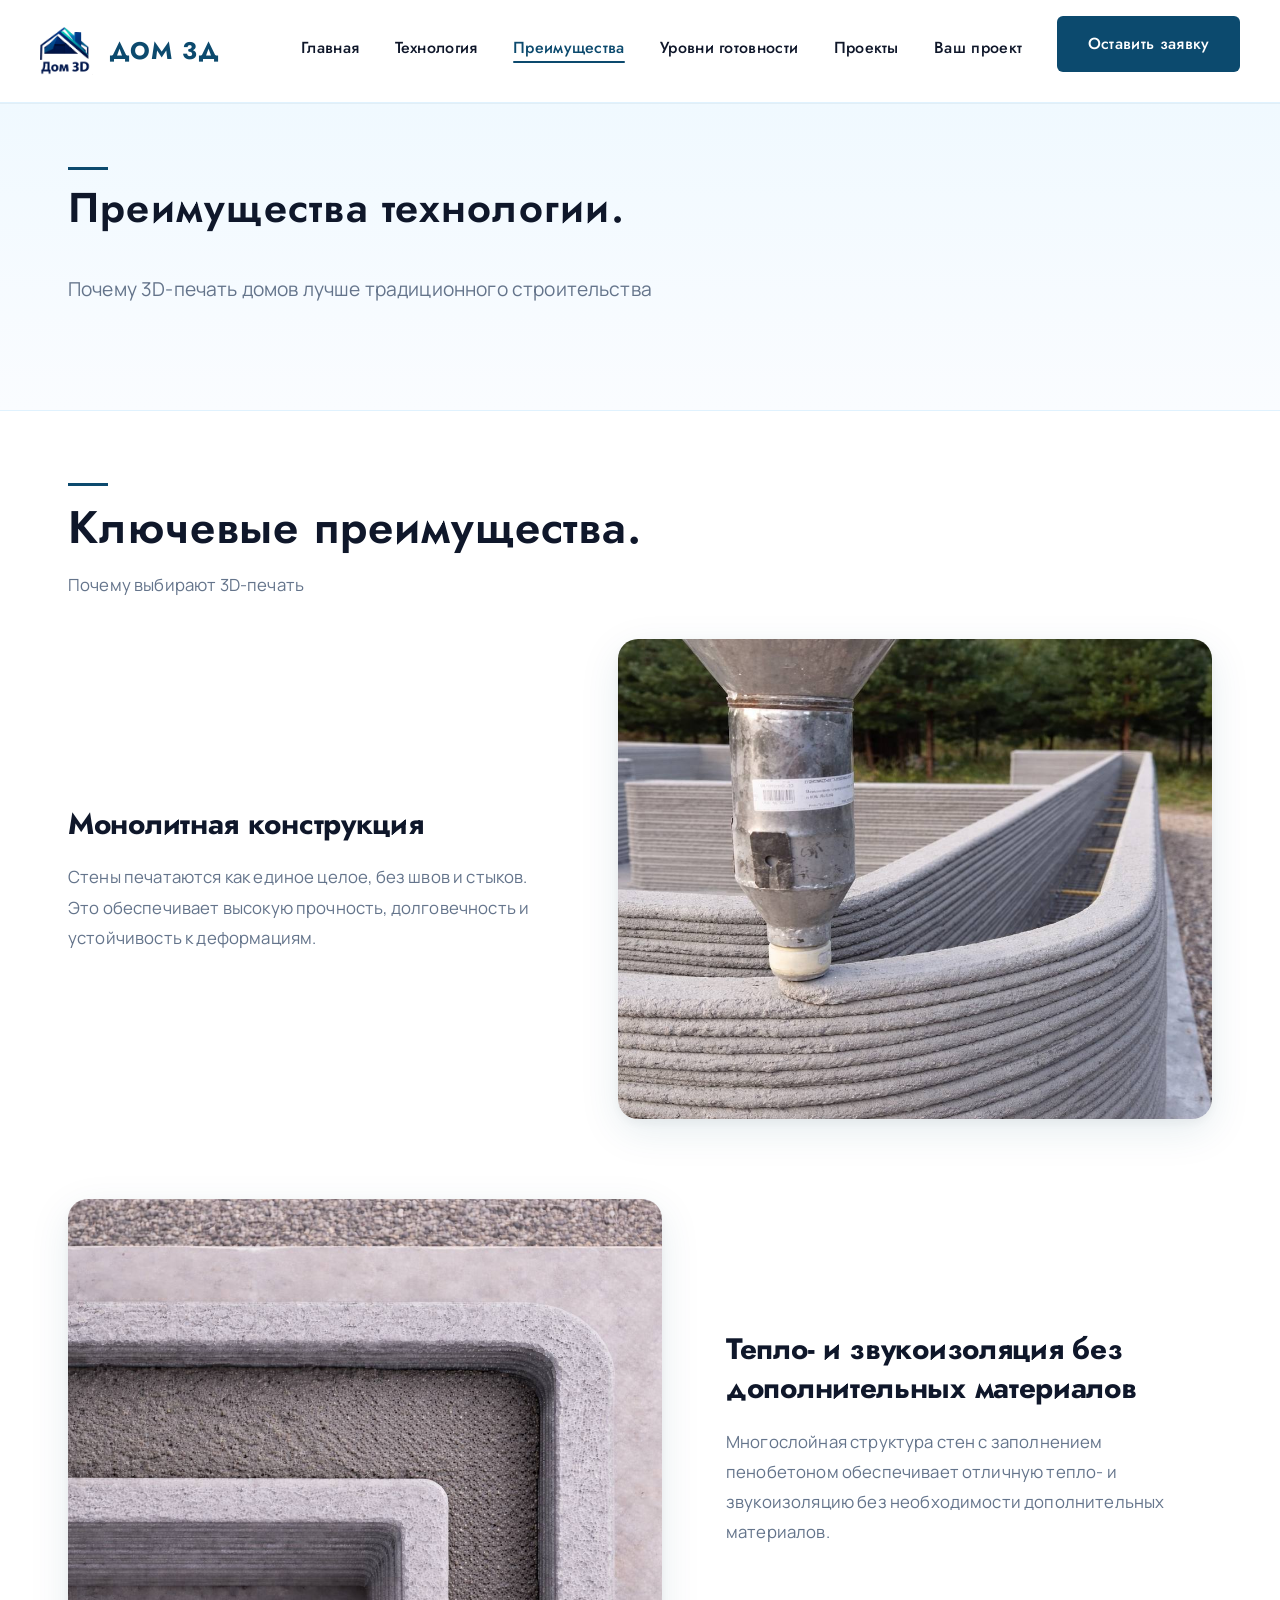
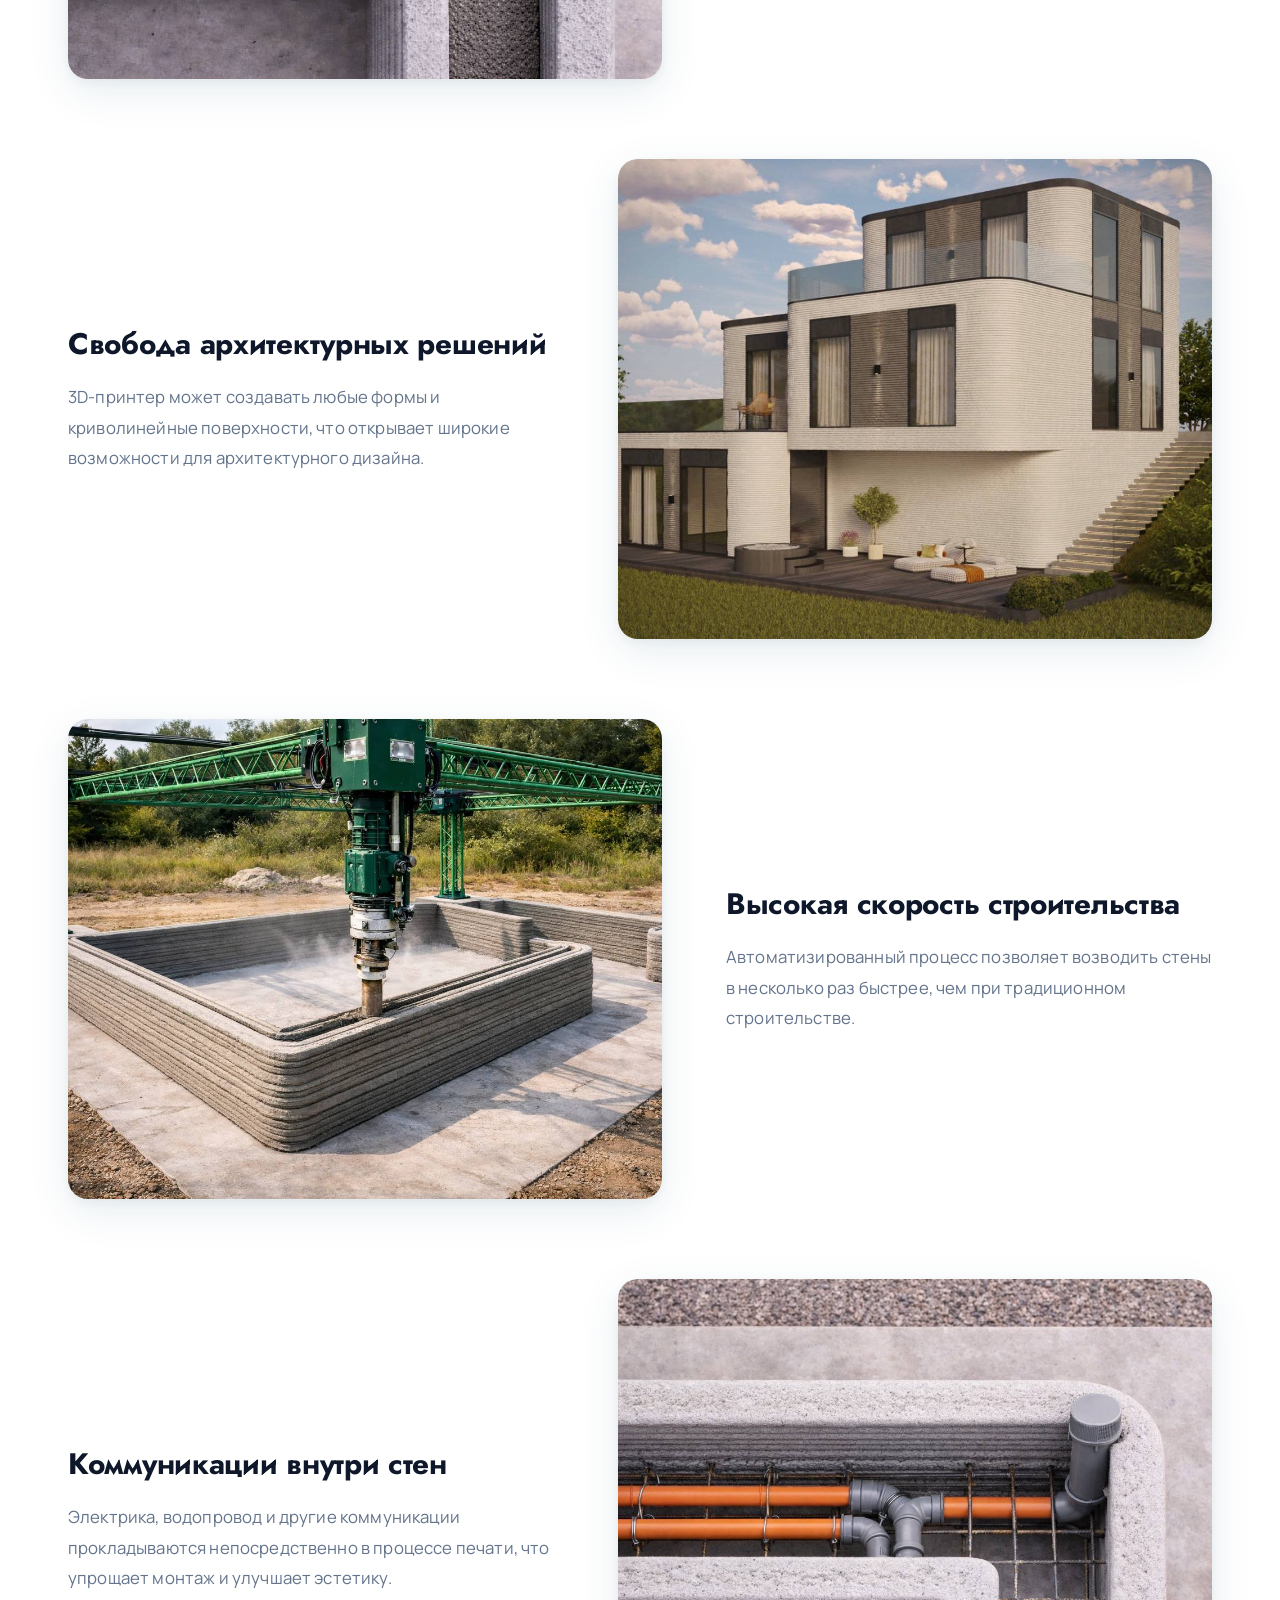
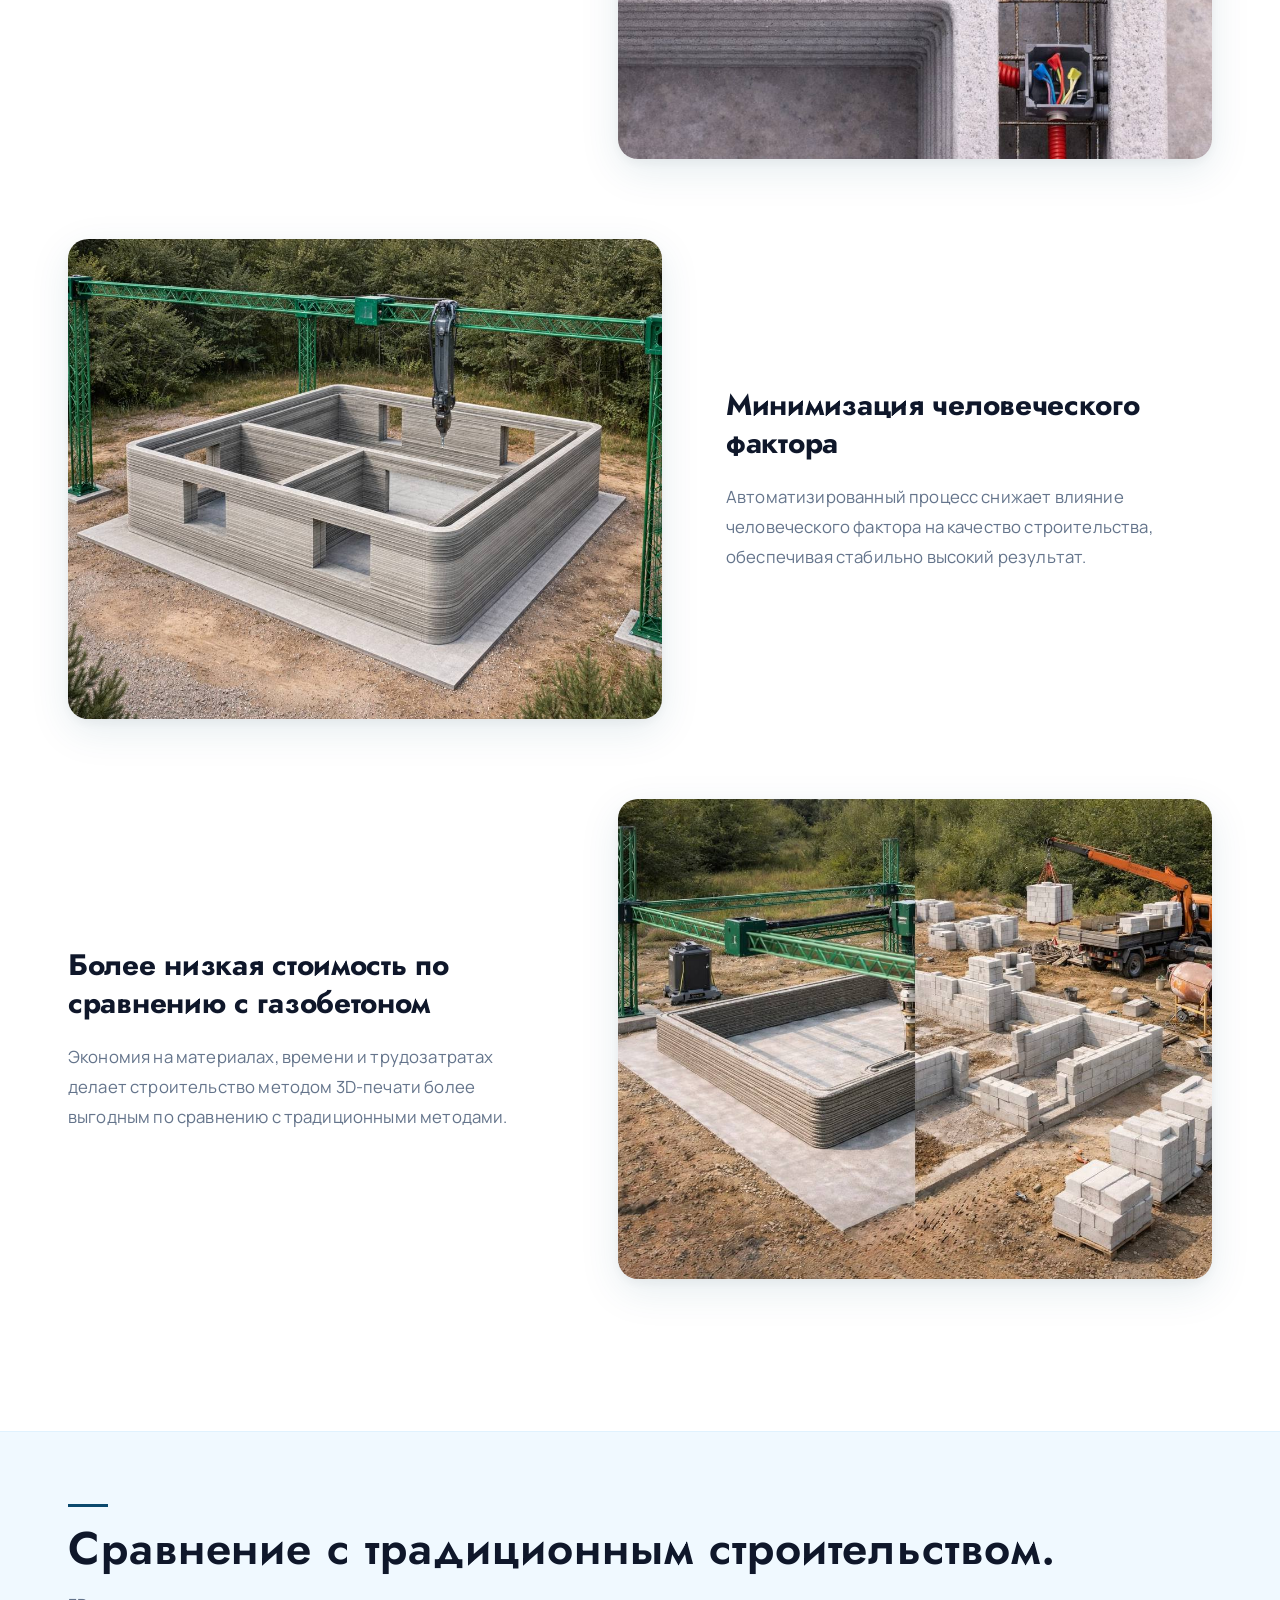
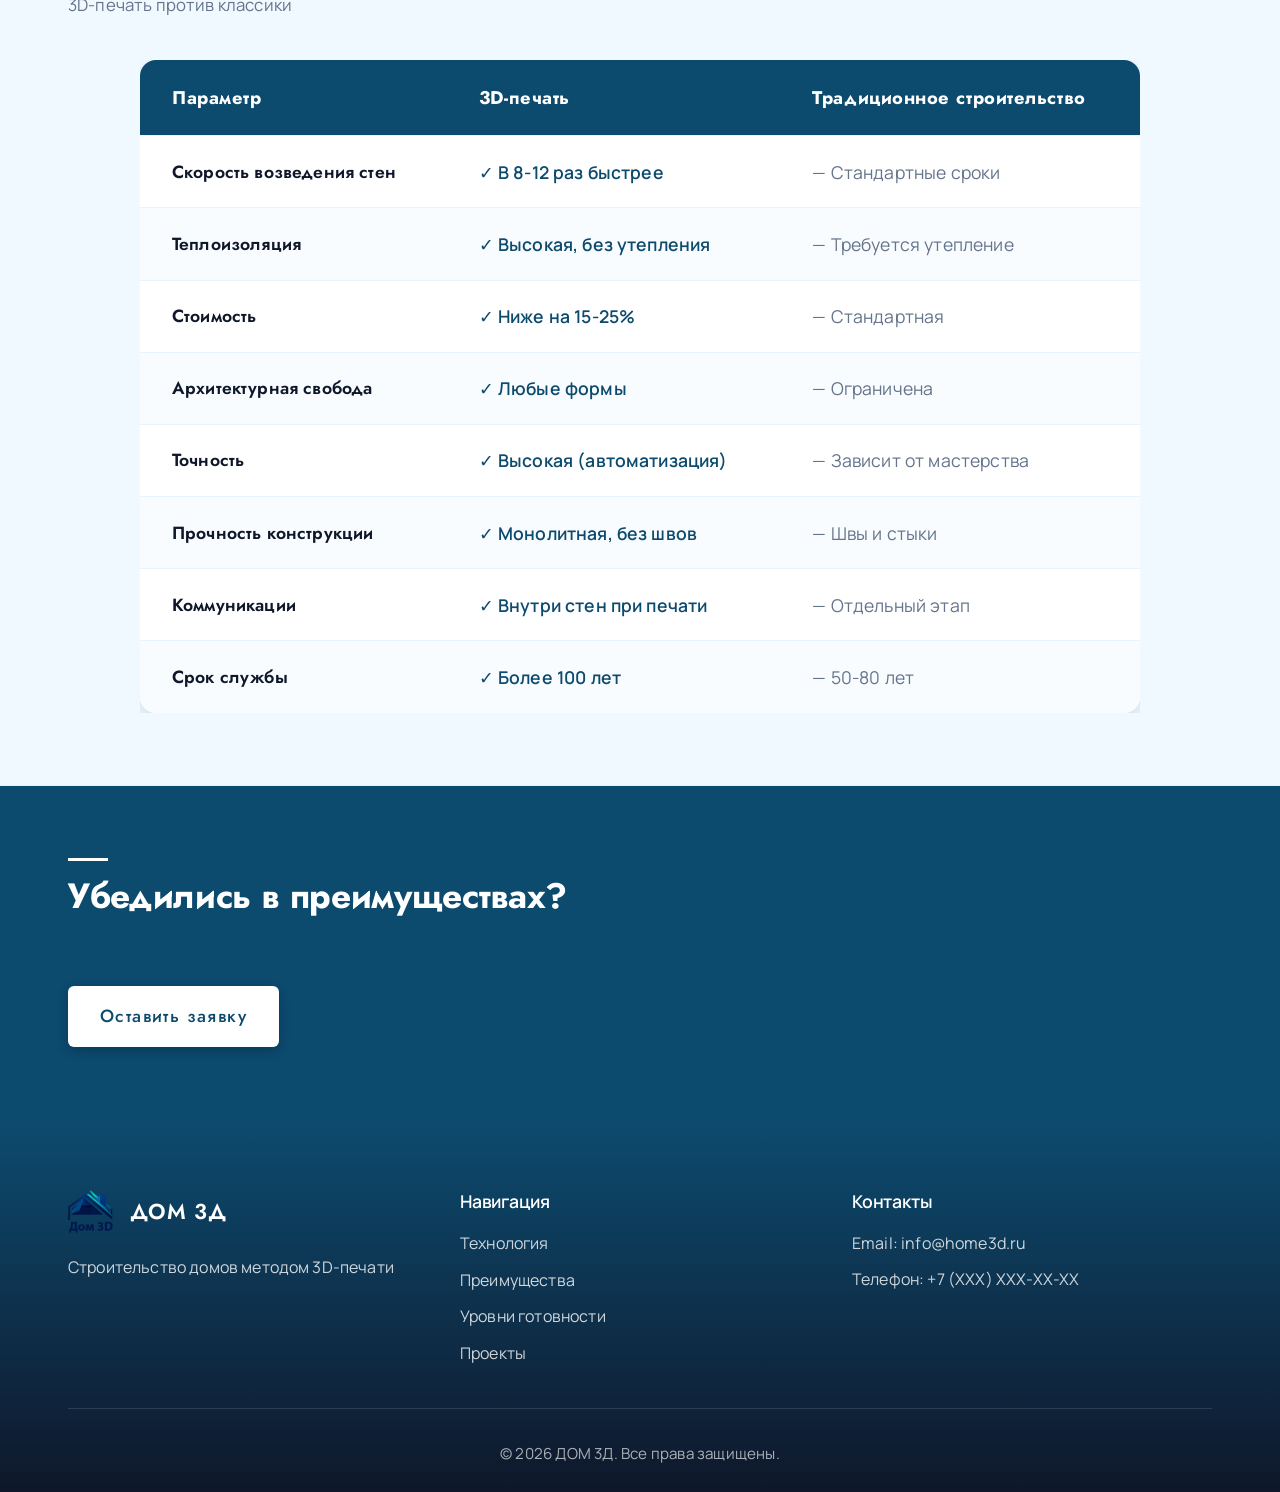
==== commit e3ecf1af: "Table: larger, 8 rows, checkmarks, color accents, wider Co-authored-by: Cursor <cursoragent@cursor.c" ====
--- a/advantages.html
+++ b/advantages.html
@@ -143,7 +143,7 @@
                 <h2 class="block-title">Сравнение с традиционным строительством.</h2>
                 <p class="block-caption">3D-печать против классики</p>
             </div>
-            <div class="table-wrapper">
+            <div class="table-wrapper table-wide">
                 <table>
                     <thead>
                         <tr>
@@ -155,28 +155,43 @@
                     <tbody>
                         <tr>
                             <td>Скорость возведения стен</td>
-                            <td>В 8-12 раз быстрее</td>
-                            <td>Стандартные сроки</td>
+                            <td class="td-highlight">&#10003; В 8-12 раз быстрее</td>
+                            <td class="td-dim">&mdash; Стандартные сроки</td>
                         </tr>
                         <tr>
                             <td>Теплоизоляция</td>
-                            <td>Высокая, без утепления</td>
-                            <td>Требуется утепление</td>
+                            <td class="td-highlight">&#10003; Высокая, без утепления</td>
+                            <td class="td-dim">&mdash; Требуется утепление</td>
                         </tr>
                         <tr>
                             <td>Стоимость</td>
-                            <td>Ниже на 15-25%</td>
-                            <td>Стандартная</td>
+                            <td class="td-highlight">&#10003; Ниже на 15-25%</td>
+                            <td class="td-dim">&mdash; Стандартная</td>
                         </tr>
                         <tr>
                             <td>Архитектурная свобода</td>
-                            <td>Любые формы</td>
-                            <td>Ограничена</td>
+                            <td class="td-highlight">&#10003; Любые формы</td>
+                            <td class="td-dim">&mdash; Ограничена</td>
                         </tr>
                         <tr>
                             <td>Точность</td>
-                            <td>Высокая (автоматизация)</td>
-                            <td>Зависит от мастерства</td>
+                            <td class="td-highlight">&#10003; Высокая (автоматизация)</td>
+                            <td class="td-dim">&mdash; Зависит от мастерства</td>
+                        </tr>
+                        <tr>
+                            <td>Прочность конструкции</td>
+                            <td class="td-highlight">&#10003; Монолитная, без швов</td>
+                            <td class="td-dim">&mdash; Швы и стыки</td>
+                        </tr>
+                        <tr>
+                            <td>Коммуникации</td>
+                            <td class="td-highlight">&#10003; Внутри стен при печати</td>
+                            <td class="td-dim">&mdash; Отдельный этап</td>
+                        </tr>
+                        <tr>
+                            <td>Срок службы</td>
+                            <td class="td-highlight">&#10003; Более 100 лет</td>
+                            <td class="td-dim">&mdash; 50-80 лет</td>
                         </tr>
                     </tbody>
                 </table>
--- a/css/style.css
+++ b/css/style.css
@@ -1378,33 +1378,38 @@
     border-collapse: separate;
     border-spacing: 0;
     background-color: var(--bg-white);
-    box-shadow: var(--shadow-md);
-    border-radius: var(--radius-md);
+    box-shadow: var(--shadow-lg);
+    border-radius: 16px;
     overflow: hidden;
-    border: 1px solid var(--border-color);
+    border: none;
 }
 
 table th,
 table td {
-    padding: 1.2rem 1.5rem;
+    padding: 1.4rem 2rem;
     text-align: left;
-    border-bottom: 1px solid var(--border-color);
-    font-size: 1.05rem;
+    border-bottom: 1px solid #e8f4fd;
+    font-size: 1.1rem;
+    line-height: 1.5;
 }
 
 table th {
     background-color: var(--primary-color);
     color: white;
     font-family: var(--font-heading);
-    font-weight: 600;
-    font-size: 1.1rem;
-    padding: 1.3rem 1.5rem;
+    font-weight: 700;
+    font-size: 1.15rem;
+    padding: 1.5rem 2rem;
     text-align: left;
     letter-spacing: 0.03em;
 }
 
 table tbody tr:nth-child(even) {
-    background-color: var(--bg-light);
+    background-color: #f8fcff;
+}
+
+table tbody tr {
+    transition: background-color 0.2s ease;
 }
 
 table tr:hover {
@@ -1413,6 +1418,30 @@
 
 table tbody tr:last-child td {
     border-bottom: none;
+}
+
+/* Широкая таблица */
+.table-wide {
+    max-width: 1000px;
+    margin: 0 auto;
+}
+
+/* Акцентный столбец 3D-печати */
+.td-highlight {
+    color: var(--primary-color);
+    font-weight: 600;
+}
+
+/* Серый столбец традиционного */
+.td-dim {
+    color: var(--text-light);
+}
+
+/* Первый столбец — жирный */
+table tbody td:first-child {
+    font-weight: 600;
+    font-family: var(--font-heading);
+    color: var(--text-dark);
 }
 
 
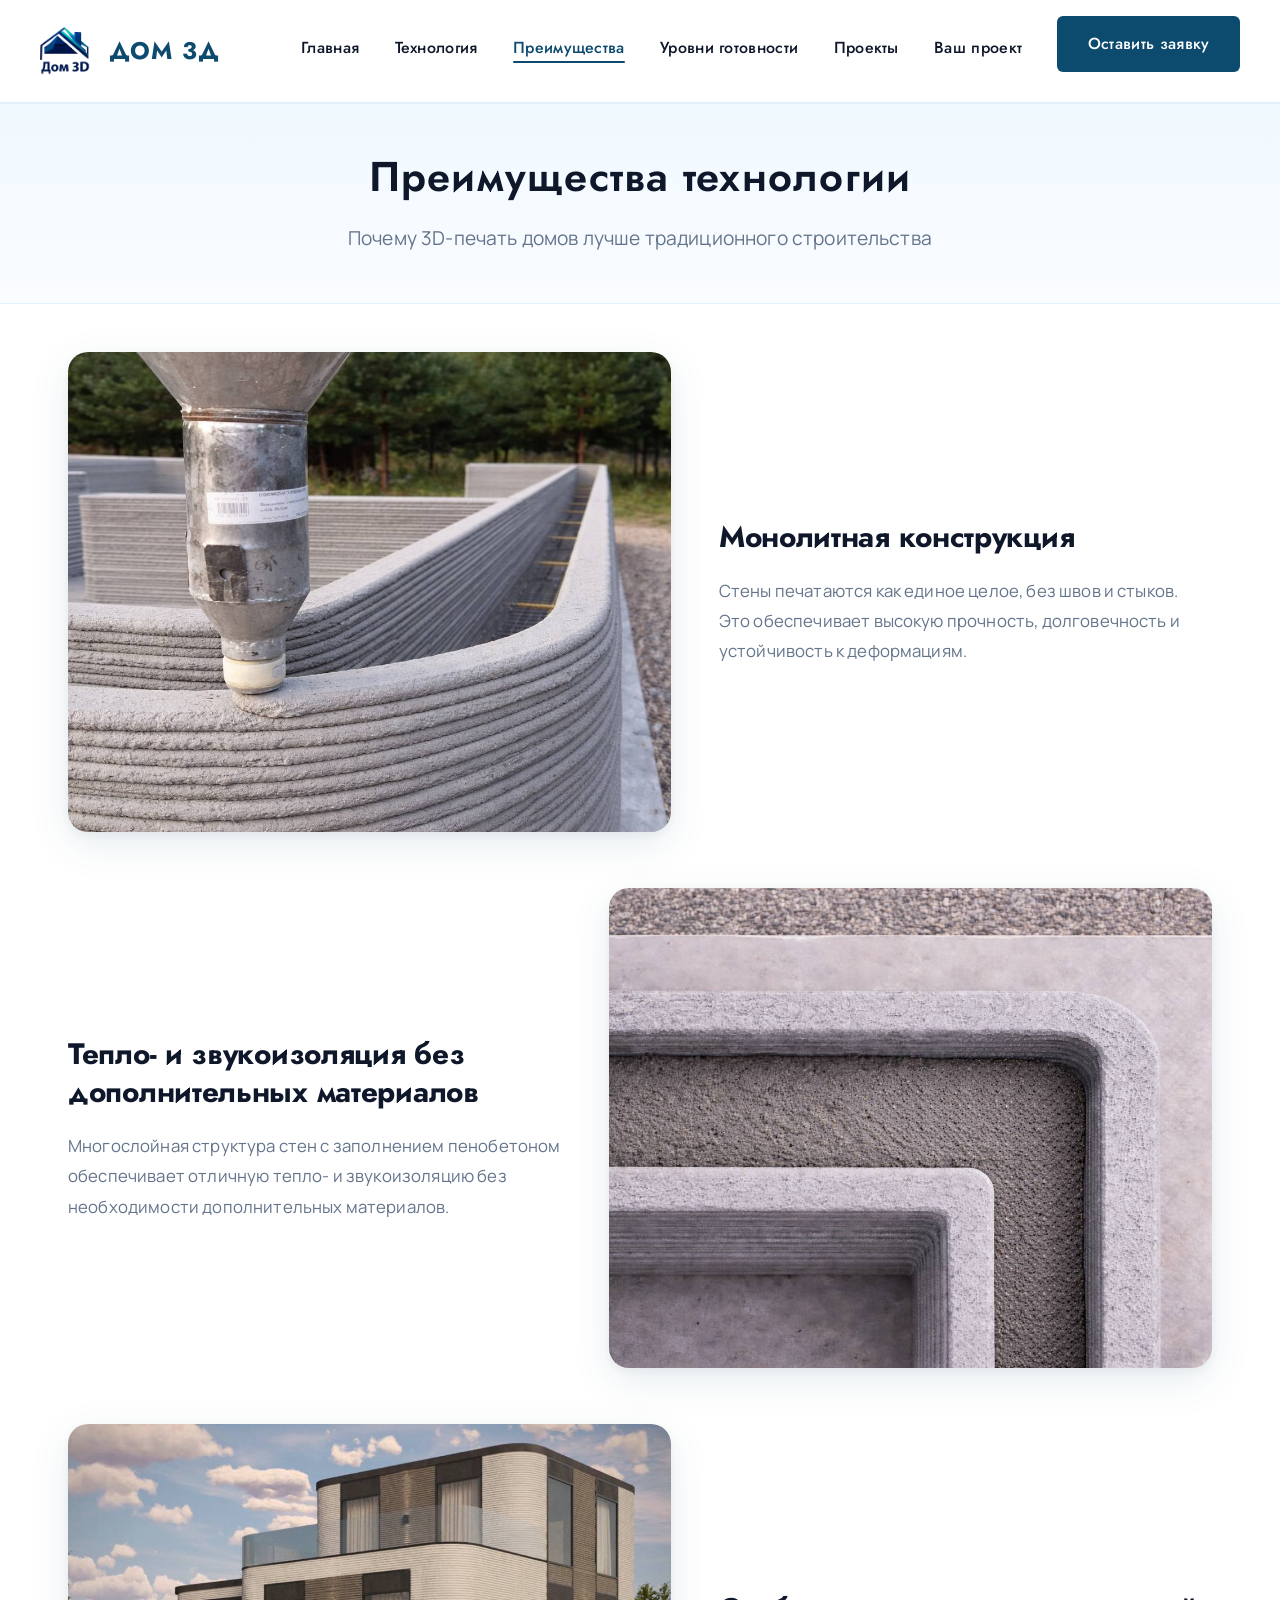
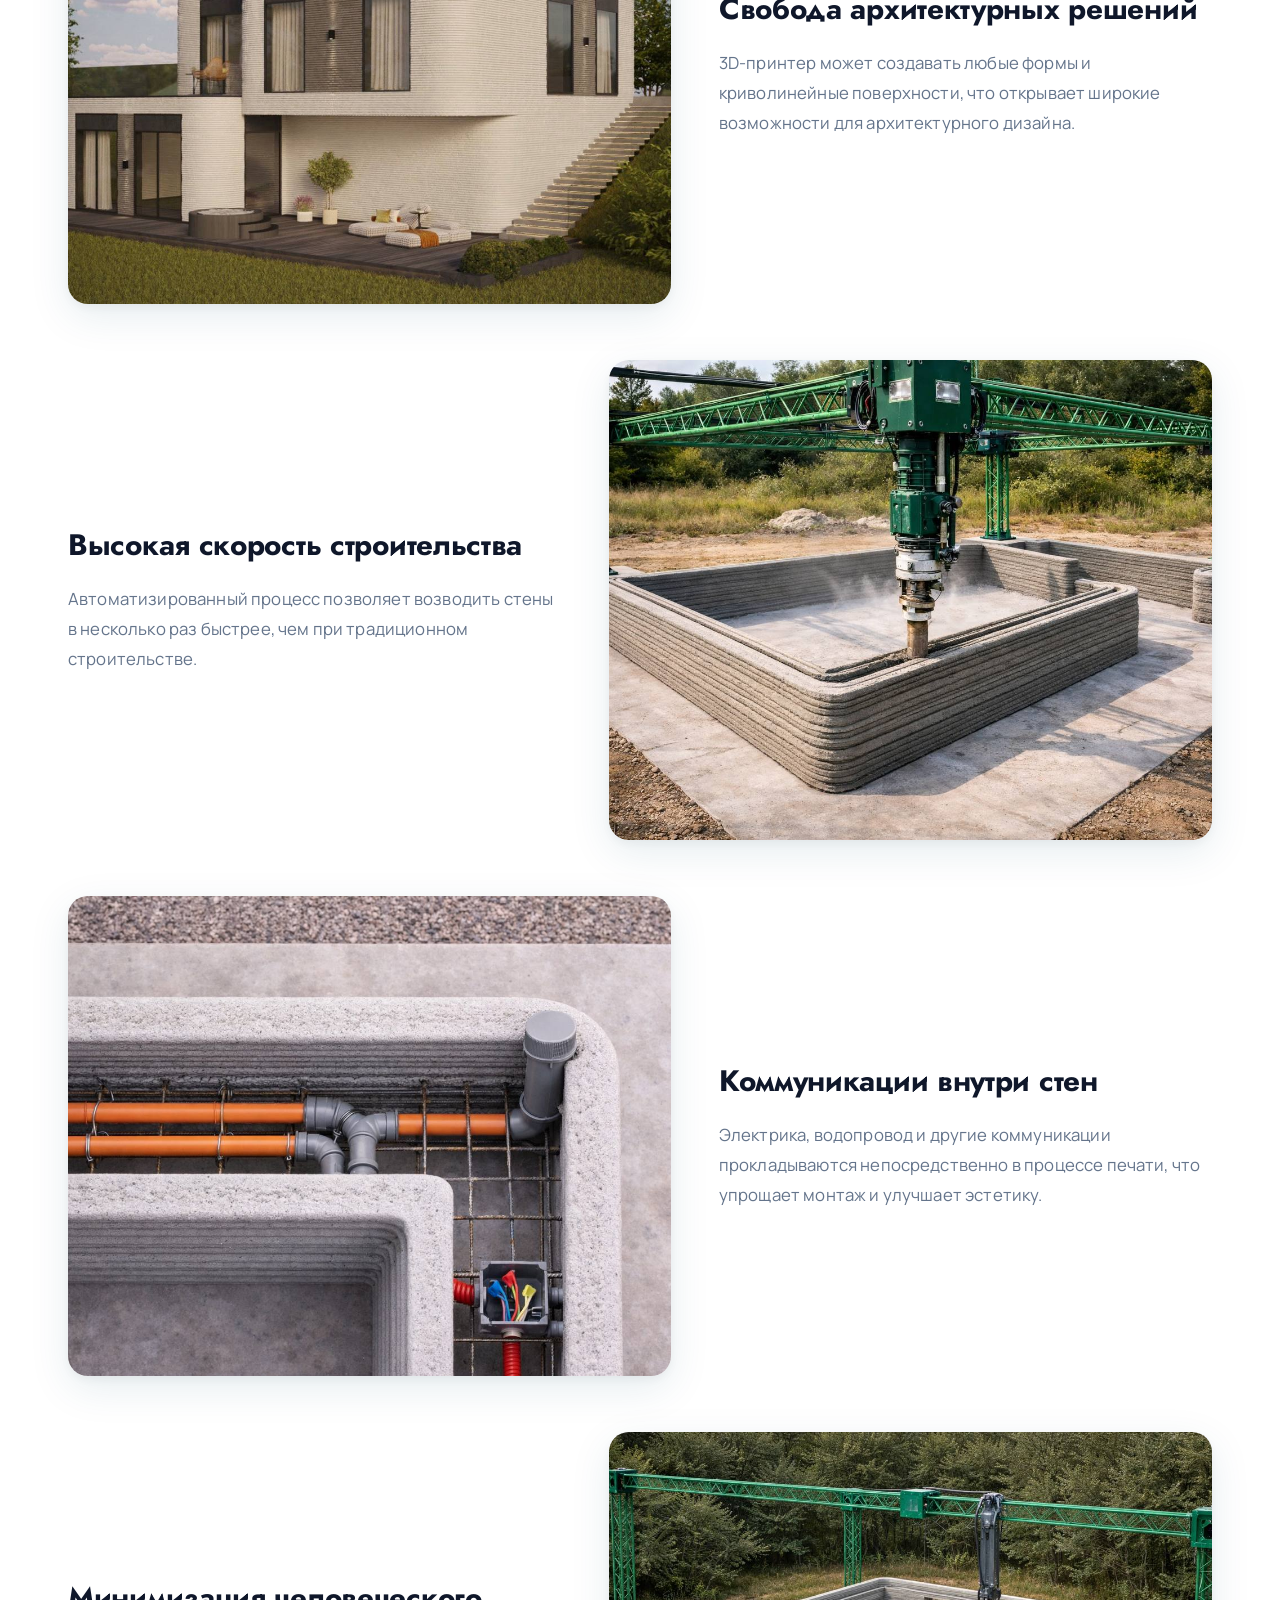
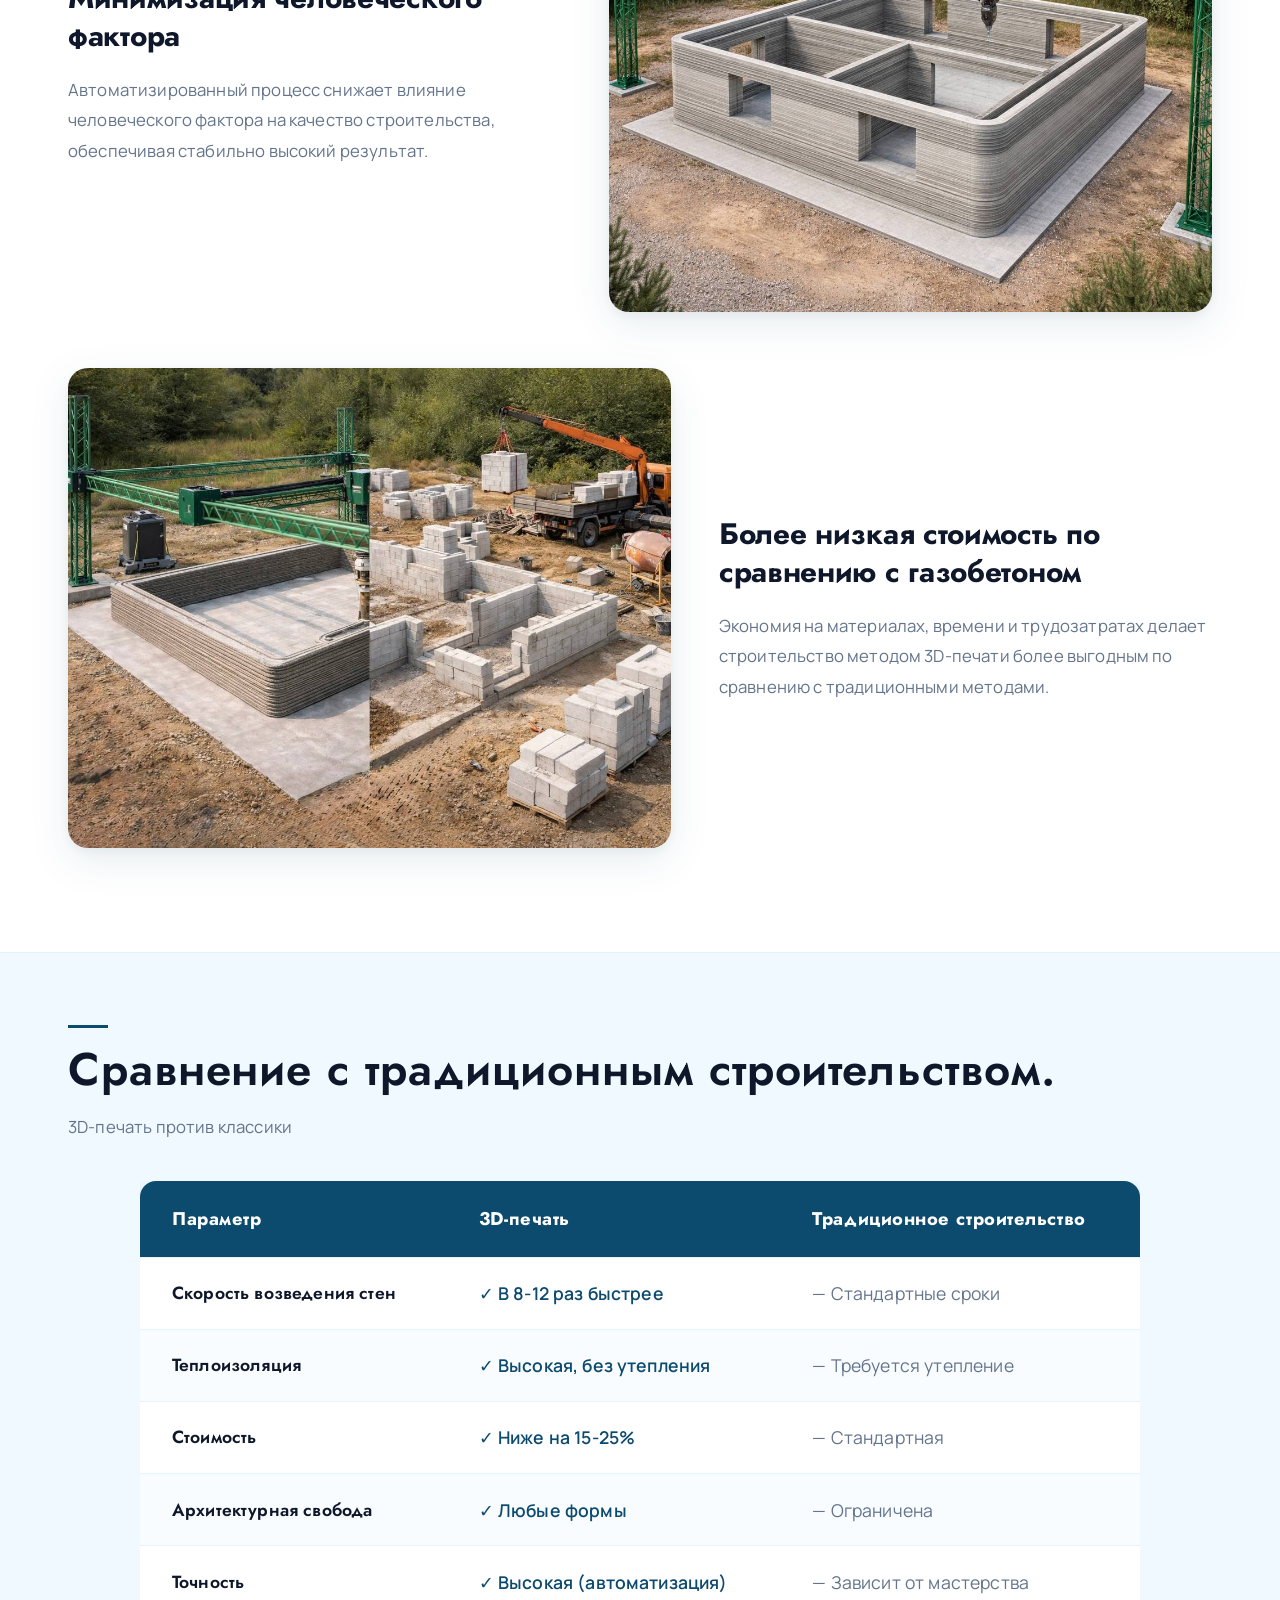
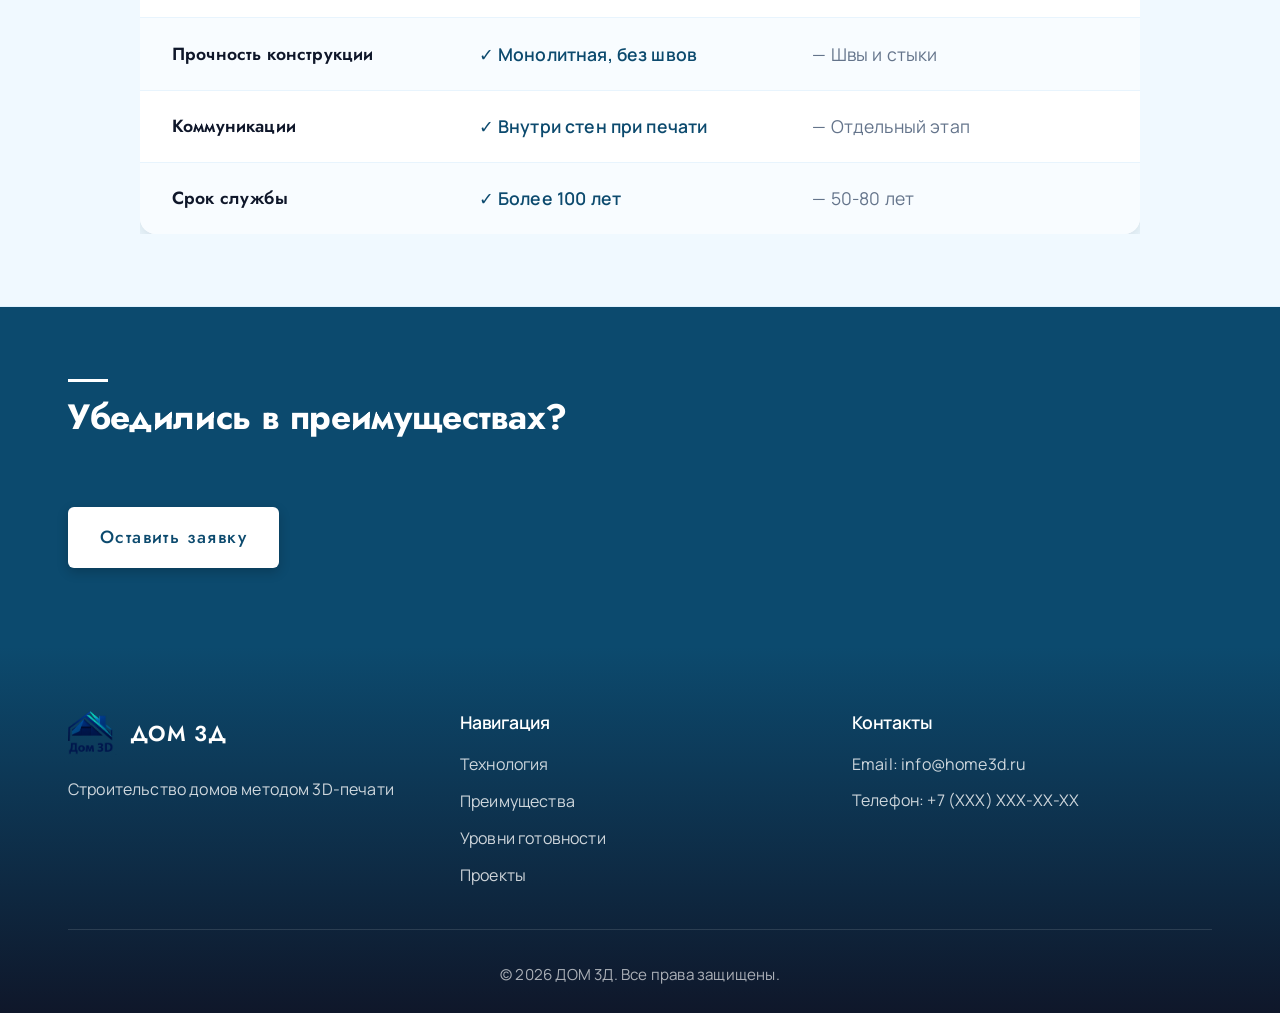
==== commit d8b4df41: "Advantages: centered header, removed extra whitespace Co-authored-by: Cursor <cursoragent@cursor.com" ====
--- a/advantages.html
+++ b/advantages.html
@@ -33,23 +33,15 @@
         </div>
     </header>
 
-    <section class="page-header">
-        <div class="container">
-            <div class="block-head block-head-center">
-                <div class="block-line"></div>
-                <h1 class="block-title">Преимущества технологии.</h1>
-                <p class="block-caption">Почему 3D-печать домов лучше традиционного строительства</p>
-            </div>
+    <section class="page-header page-header-center">
+        <div class="container">
+            <h1 class="page-header-title">Преимущества технологии</h1>
+            <p class="page-header-sub">Почему 3D-печать домов лучше традиционного строительства</p>
         </div>
     </section>
 
     <section class="block block-white advantages-detailed">
         <div class="container">
-            <div class="block-head block-head-center">
-                <div class="block-line"></div>
-                <h2 class="block-title">Ключевые преимущества.</h2>
-                <p class="block-caption">Почему выбирают 3D-печать</p>
-            </div>
             <div class="advantage-item-large">
                 <div class="advantage-visual">
                     <img src="images/advantages/monolithic.jpg" 
--- a/css/style.css
+++ b/css/style.css
@@ -960,10 +960,30 @@
 
 .page-header {
     background: linear-gradient(180deg, #f0f9ff 0%, #fafcff 100%);
-    padding: 4rem 0;
+    padding: 3rem 0;
     text-align: left;
     position: relative;
     border-bottom: 1px solid var(--border-color);
+}
+
+.page-header-center {
+    text-align: center;
+}
+
+.page-header-title {
+    font-family: var(--font-heading);
+    font-size: 2.6rem;
+    font-weight: 700;
+    color: var(--text-dark);
+    margin-bottom: 0.6rem;
+    line-height: 1.25;
+    letter-spacing: 0.02em;
+}
+
+.page-header-sub {
+    font-size: 1.15rem;
+    color: var(--text-light);
+    margin: 0;
 }
 
 .page-header .block-head-center {
@@ -1300,18 +1320,18 @@
    ============================================ */
 
 .block.advantages-detailed {
-    padding: 4.5rem 0;
+    padding: 3rem 0;
 }
 
 .advantages-detailed {
-    padding: 2rem 0;
+    padding: 1rem 0;
 }
 
 .advantage-item-large {
     display: grid;
     grid-template-columns: 1.1fr 0.9fr;
-    gap: 4rem;
-    margin-bottom: 5rem;
+    gap: 3rem;
+    margin-bottom: 3.5rem;
     align-items: center;
 }
 
@@ -3028,7 +3048,7 @@
     
     /* Page header */
     .page-header {
-        padding: 2rem 0;
+        padding: 1.5rem 0;
     }
     
     .page-header .block-title {
@@ -3037,6 +3057,14 @@
     
     .page-header .block-caption {
         font-size: 0.9rem;
+    }
+    
+    .page-header-title {
+        font-size: 1.75rem;
+    }
+    
+    .page-header-sub {
+        font-size: 0.95rem;
     }
 }
 
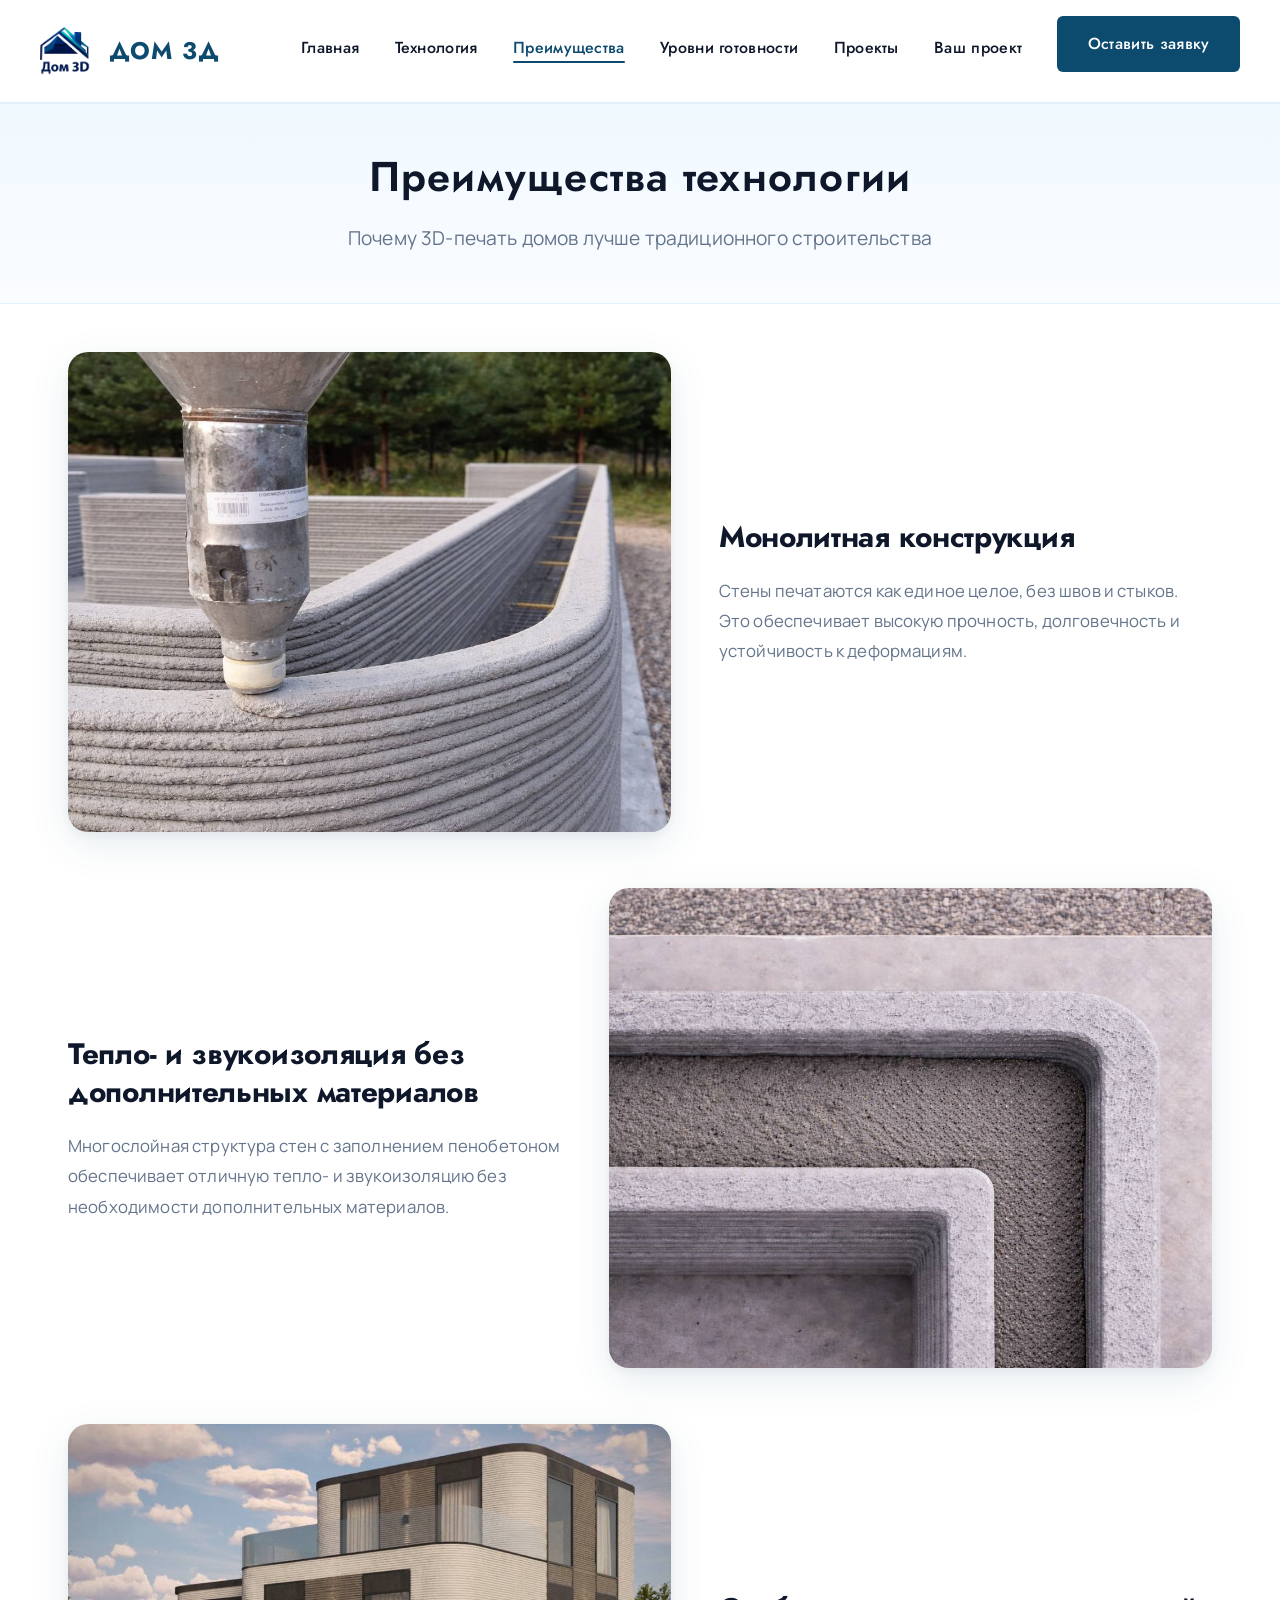
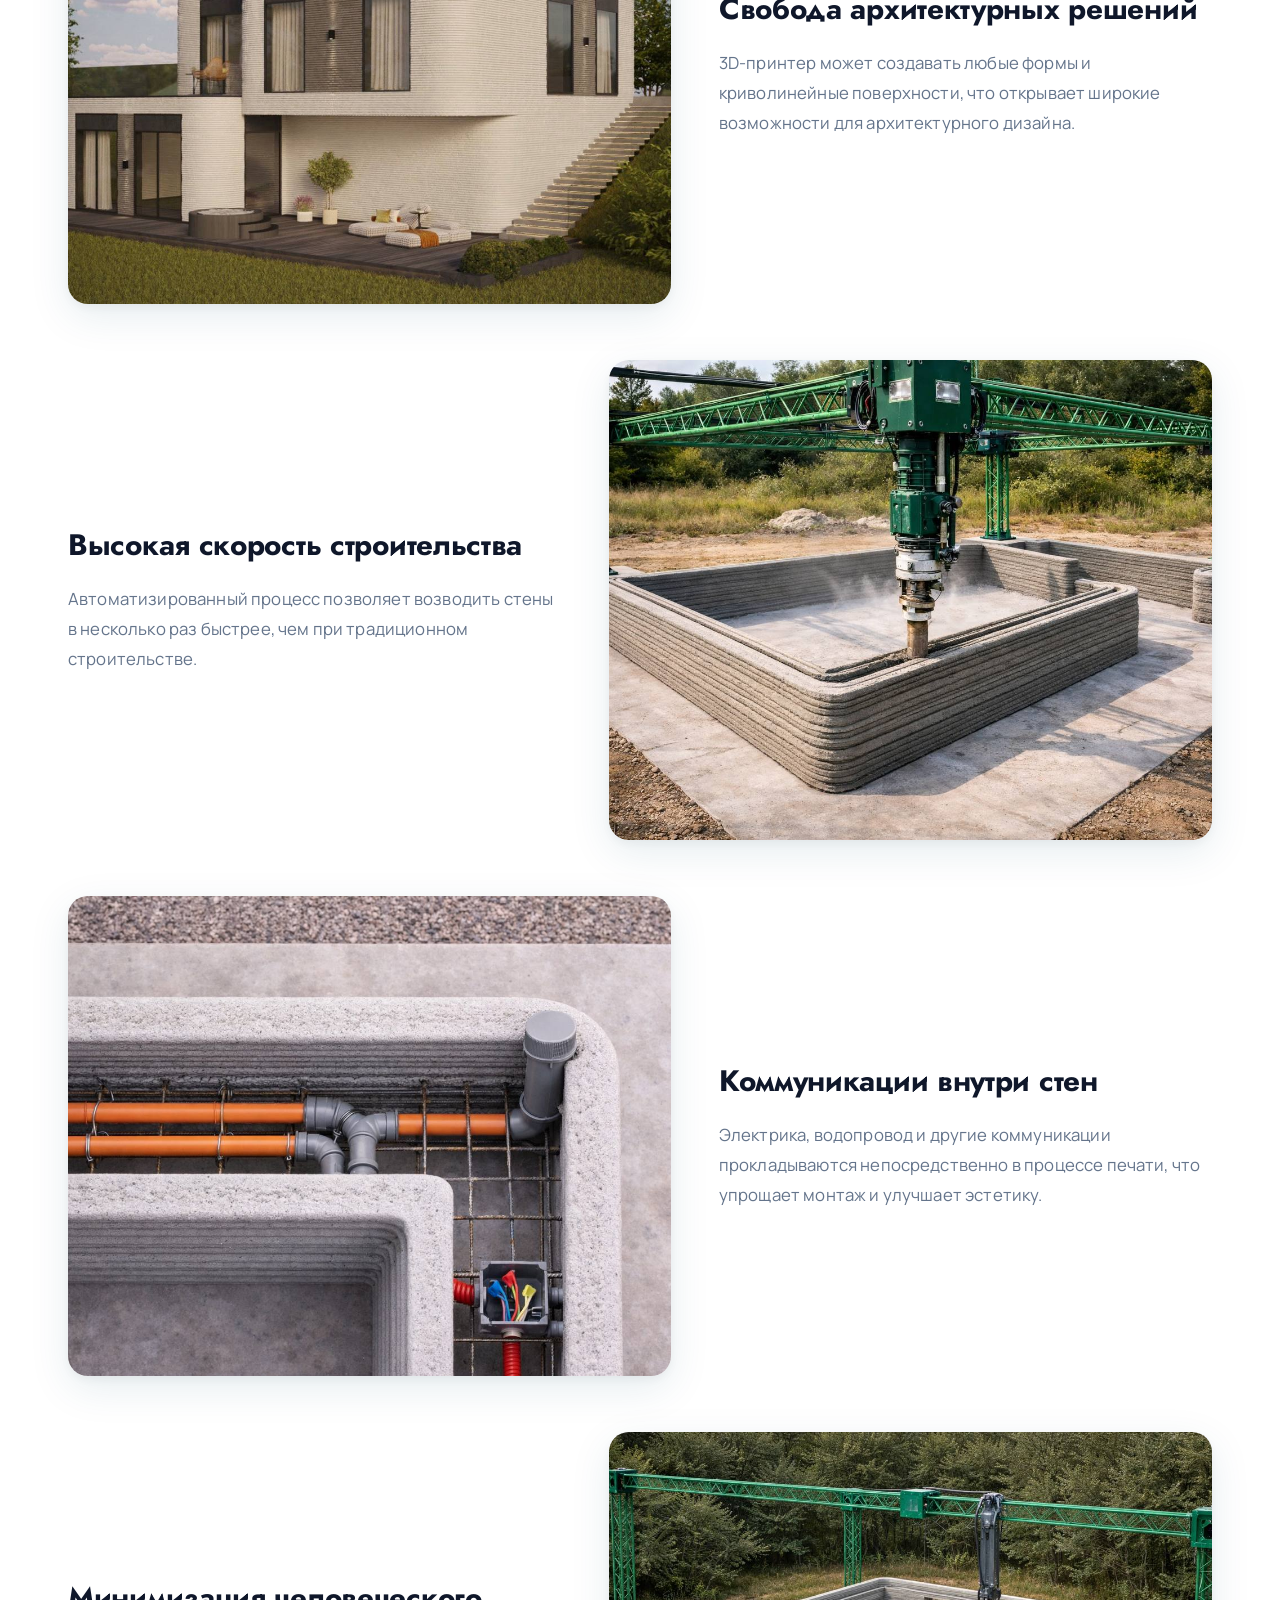
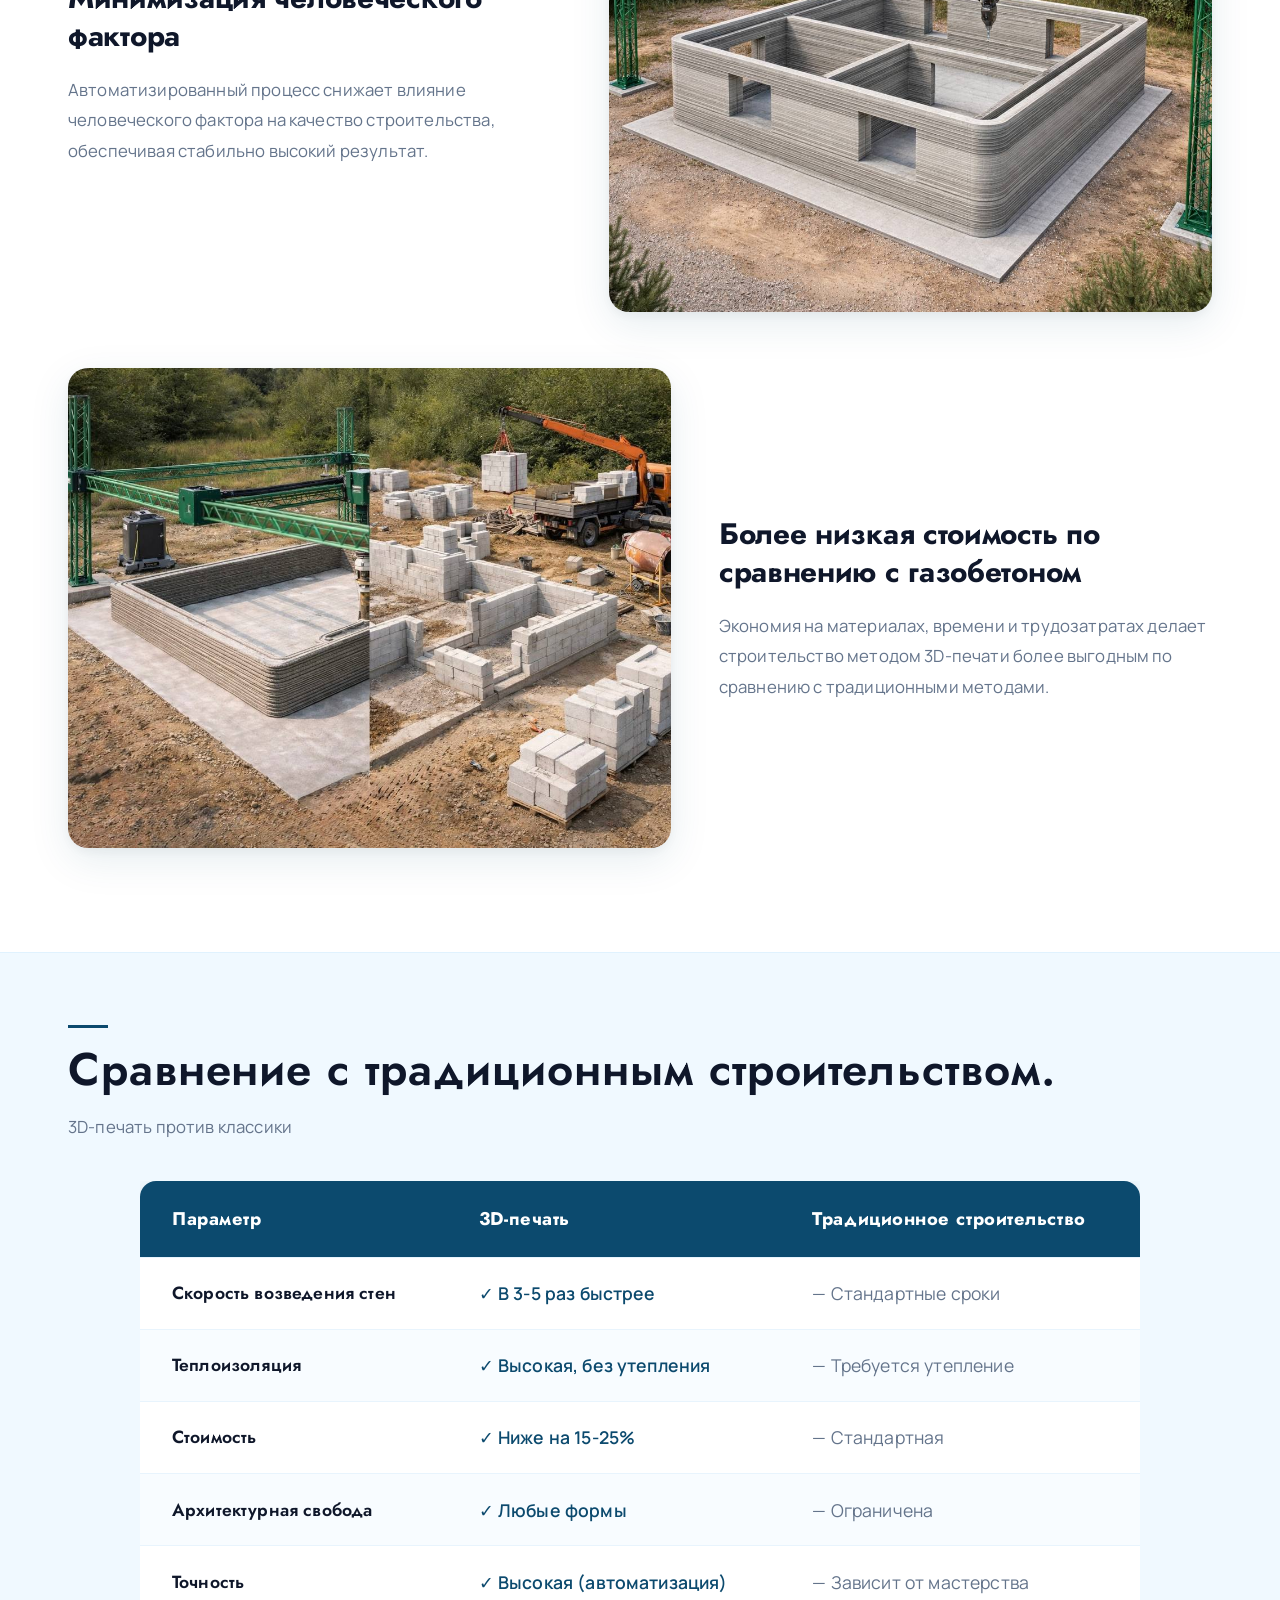
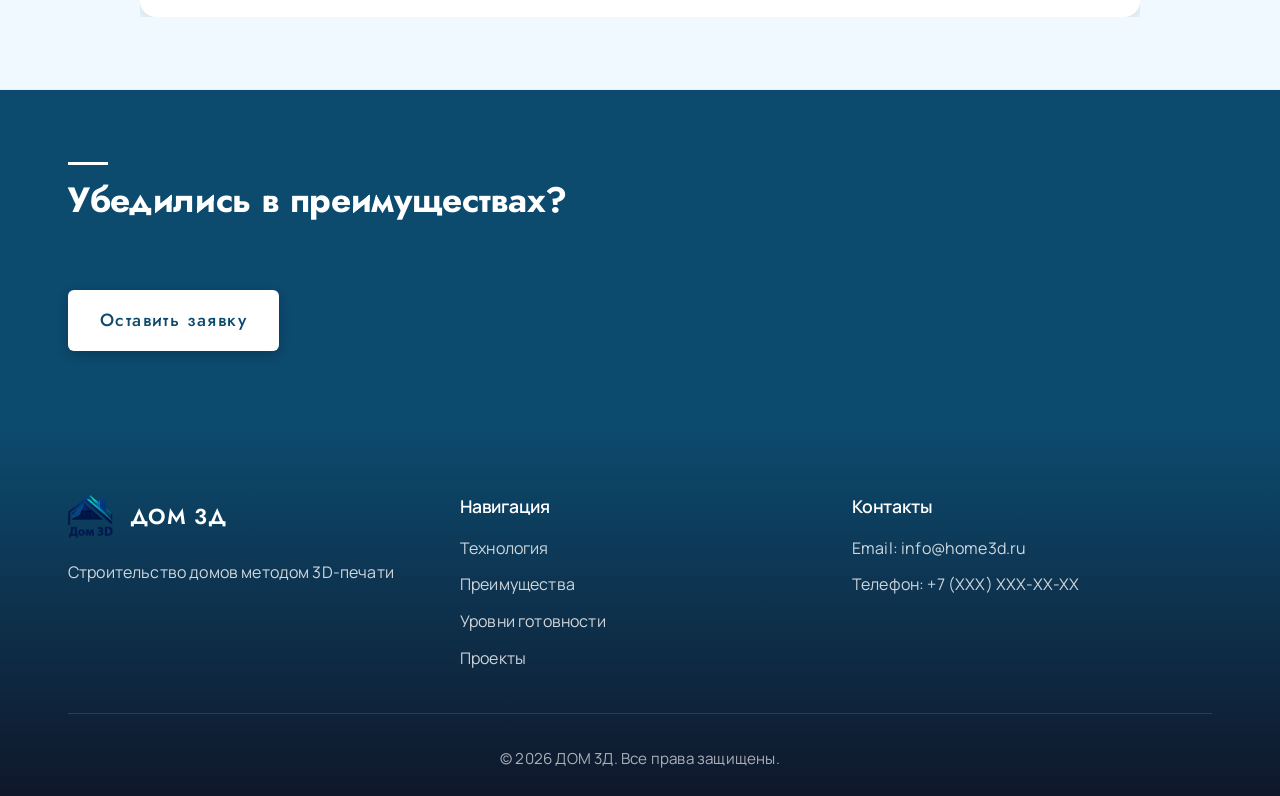
==== commit 1006e2bf: "Table: restore original 5 rows with original data Co-authored-by: Cursor <cursoragent@cursor.com>" ====
--- a/advantages.html
+++ b/advantages.html
@@ -147,7 +147,7 @@
                     <tbody>
                         <tr>
                             <td>Скорость возведения стен</td>
-                            <td class="td-highlight">&#10003; В 8-12 раз быстрее</td>
+                            <td class="td-highlight">&#10003; В 3-5 раз быстрее</td>
                             <td class="td-dim">&mdash; Стандартные сроки</td>
                         </tr>
                         <tr>
@@ -169,21 +169,6 @@
                             <td>Точность</td>
                             <td class="td-highlight">&#10003; Высокая (автоматизация)</td>
                             <td class="td-dim">&mdash; Зависит от мастерства</td>
-                        </tr>
-                        <tr>
-                            <td>Прочность конструкции</td>
-                            <td class="td-highlight">&#10003; Монолитная, без швов</td>
-                            <td class="td-dim">&mdash; Швы и стыки</td>
-                        </tr>
-                        <tr>
-                            <td>Коммуникации</td>
-                            <td class="td-highlight">&#10003; Внутри стен при печати</td>
-                            <td class="td-dim">&mdash; Отдельный этап</td>
-                        </tr>
-                        <tr>
-                            <td>Срок службы</td>
-                            <td class="td-highlight">&#10003; Более 100 лет</td>
-                            <td class="td-dim">&mdash; 50-80 лет</td>
                         </tr>
                     </tbody>
                 </table>
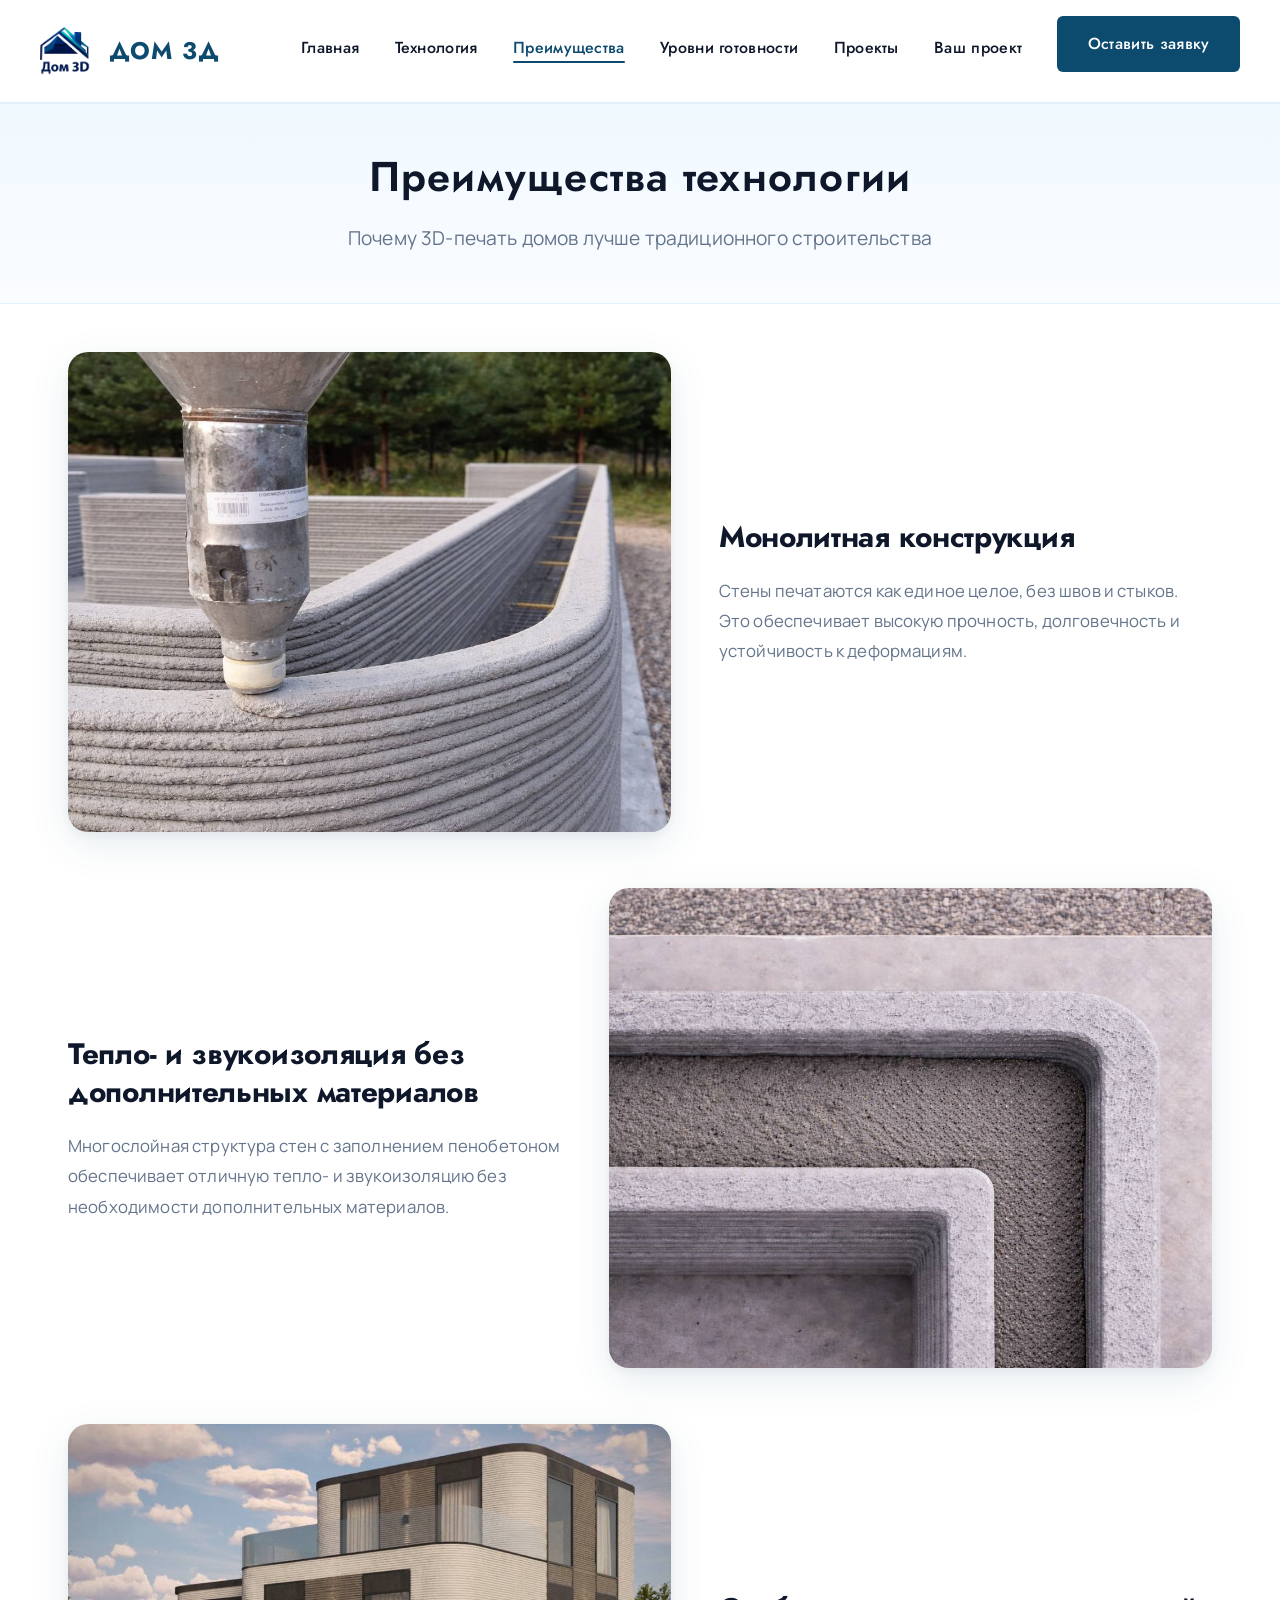
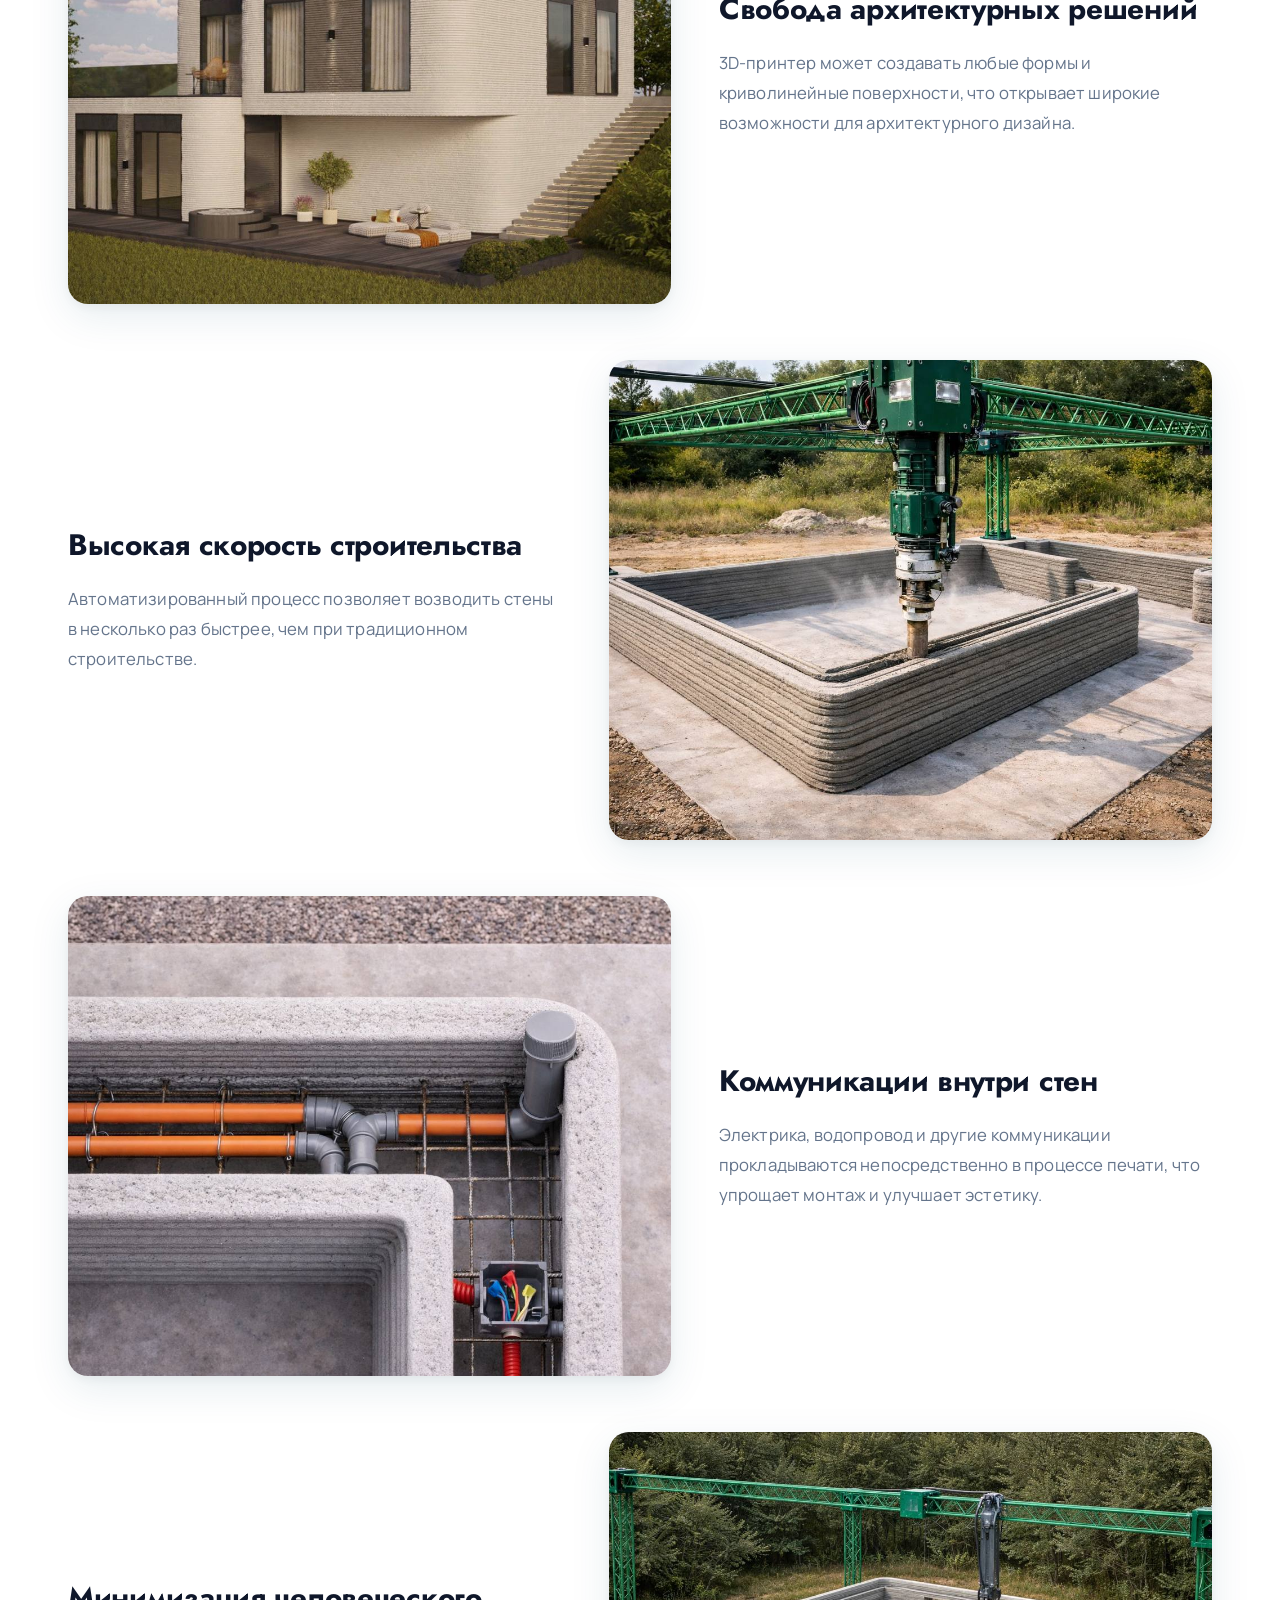
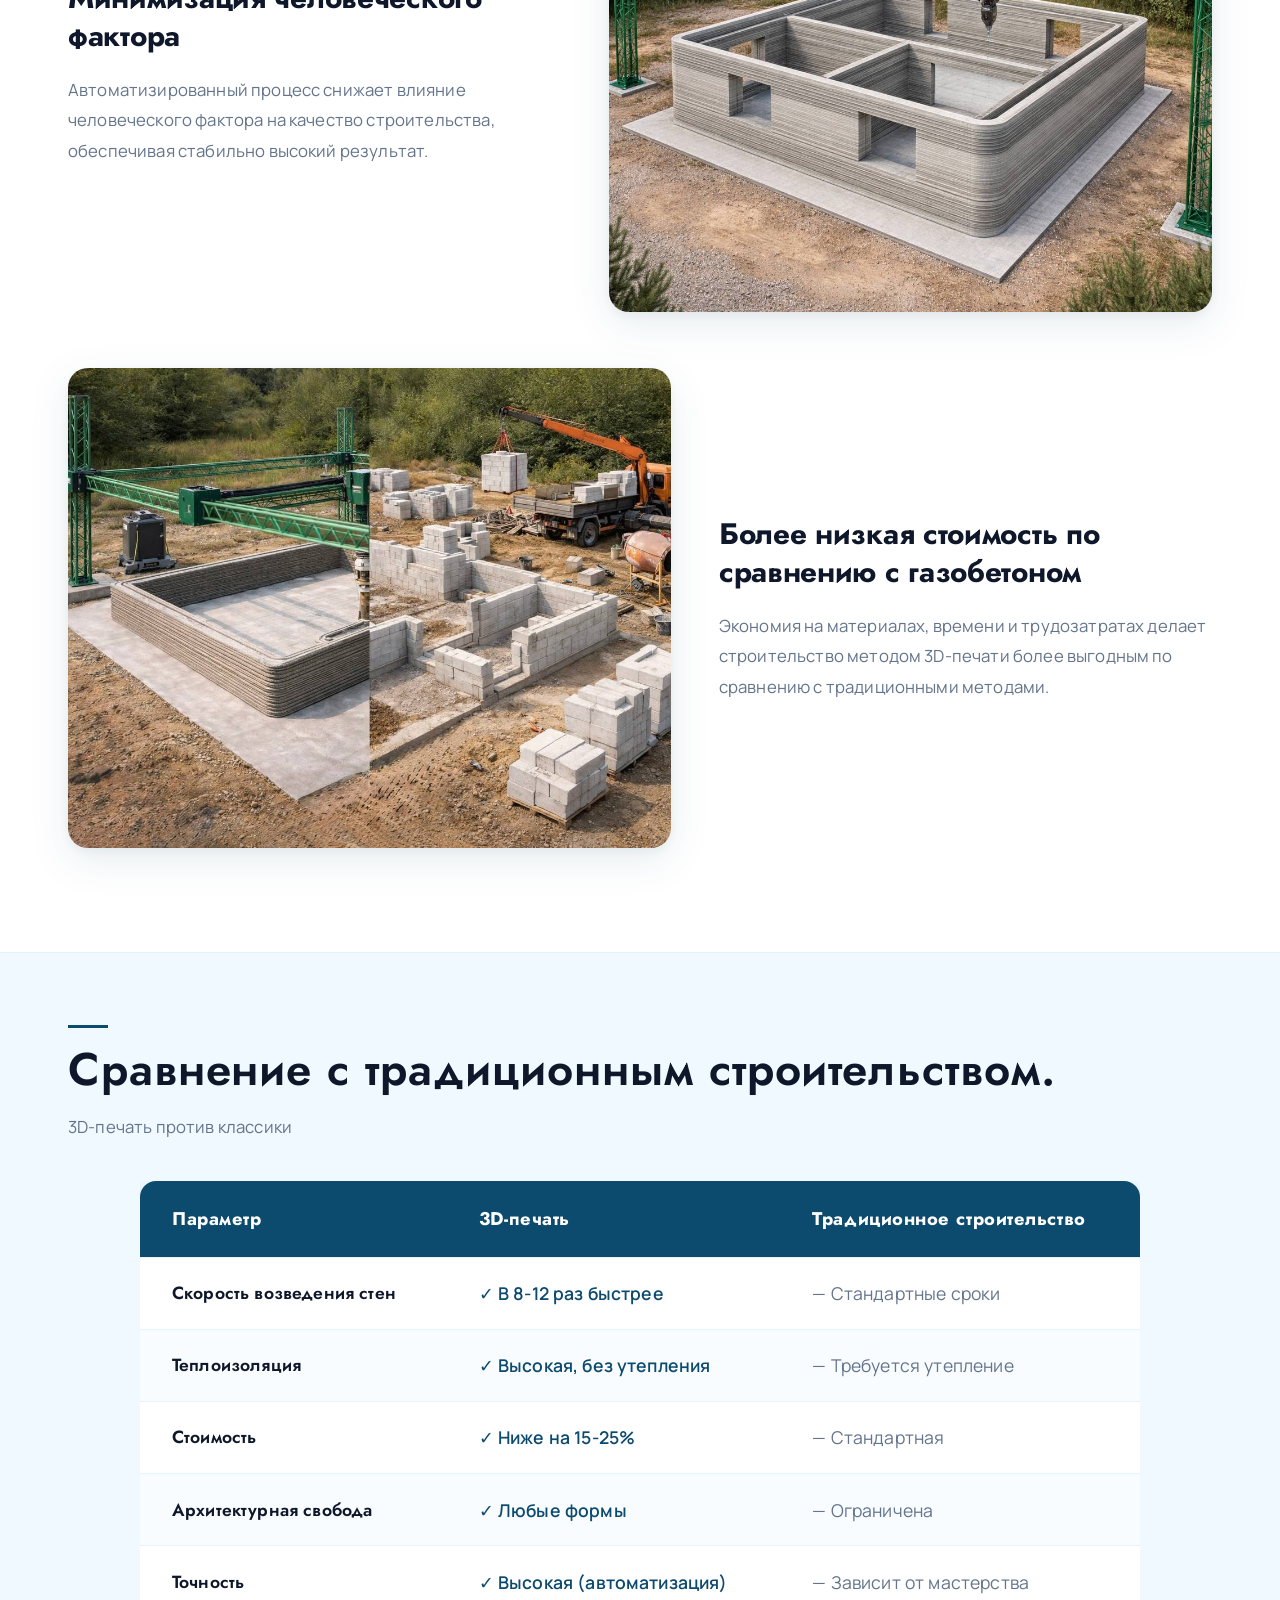
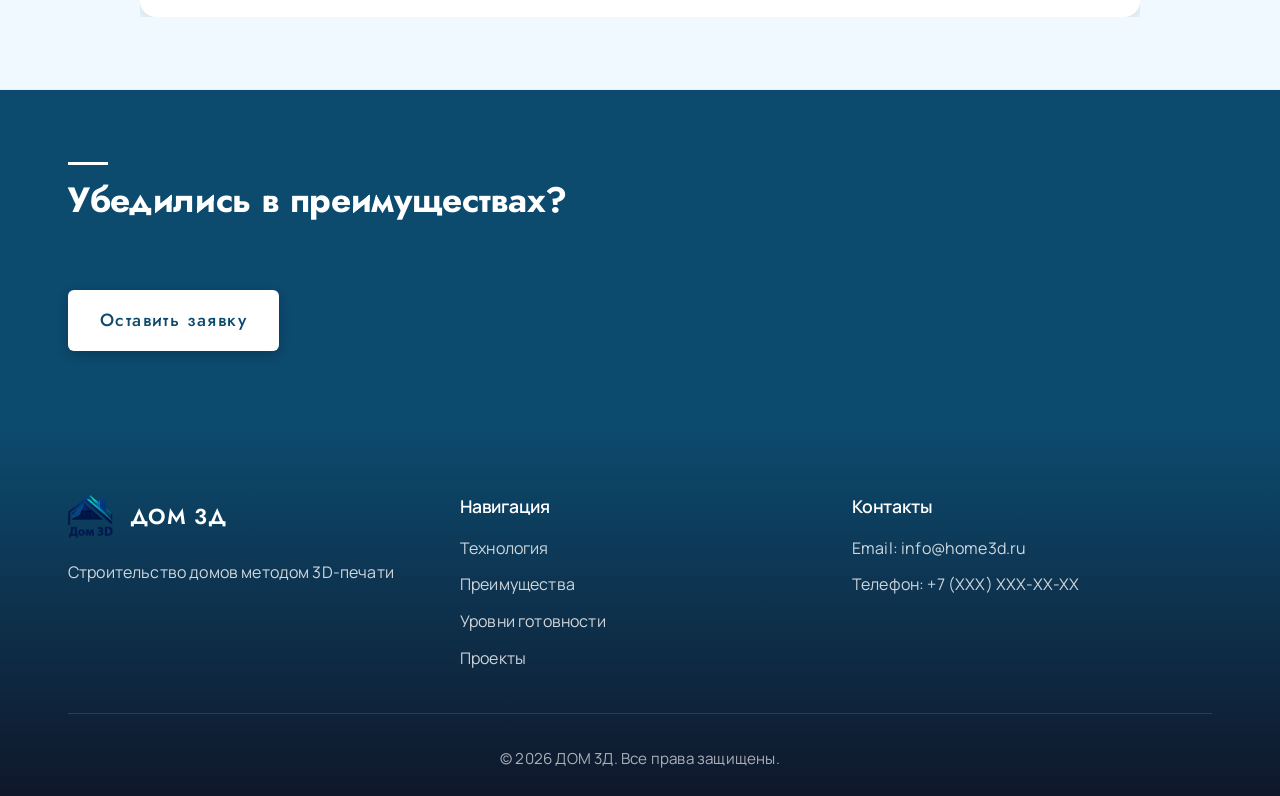
==== commit 91026d2f: "Table: 8-12x speed as requested Co-authored-by: Cursor <cursoragent@cursor.com>" ====
--- a/advantages.html
+++ b/advantages.html
@@ -147,7 +147,7 @@
                     <tbody>
                         <tr>
                             <td>Скорость возведения стен</td>
-                            <td class="td-highlight">&#10003; В 3-5 раз быстрее</td>
+                            <td class="td-highlight">&#10003; В 8-12 раз быстрее</td>
                             <td class="td-dim">&mdash; Стандартные сроки</td>
                         </tr>
                         <tr>
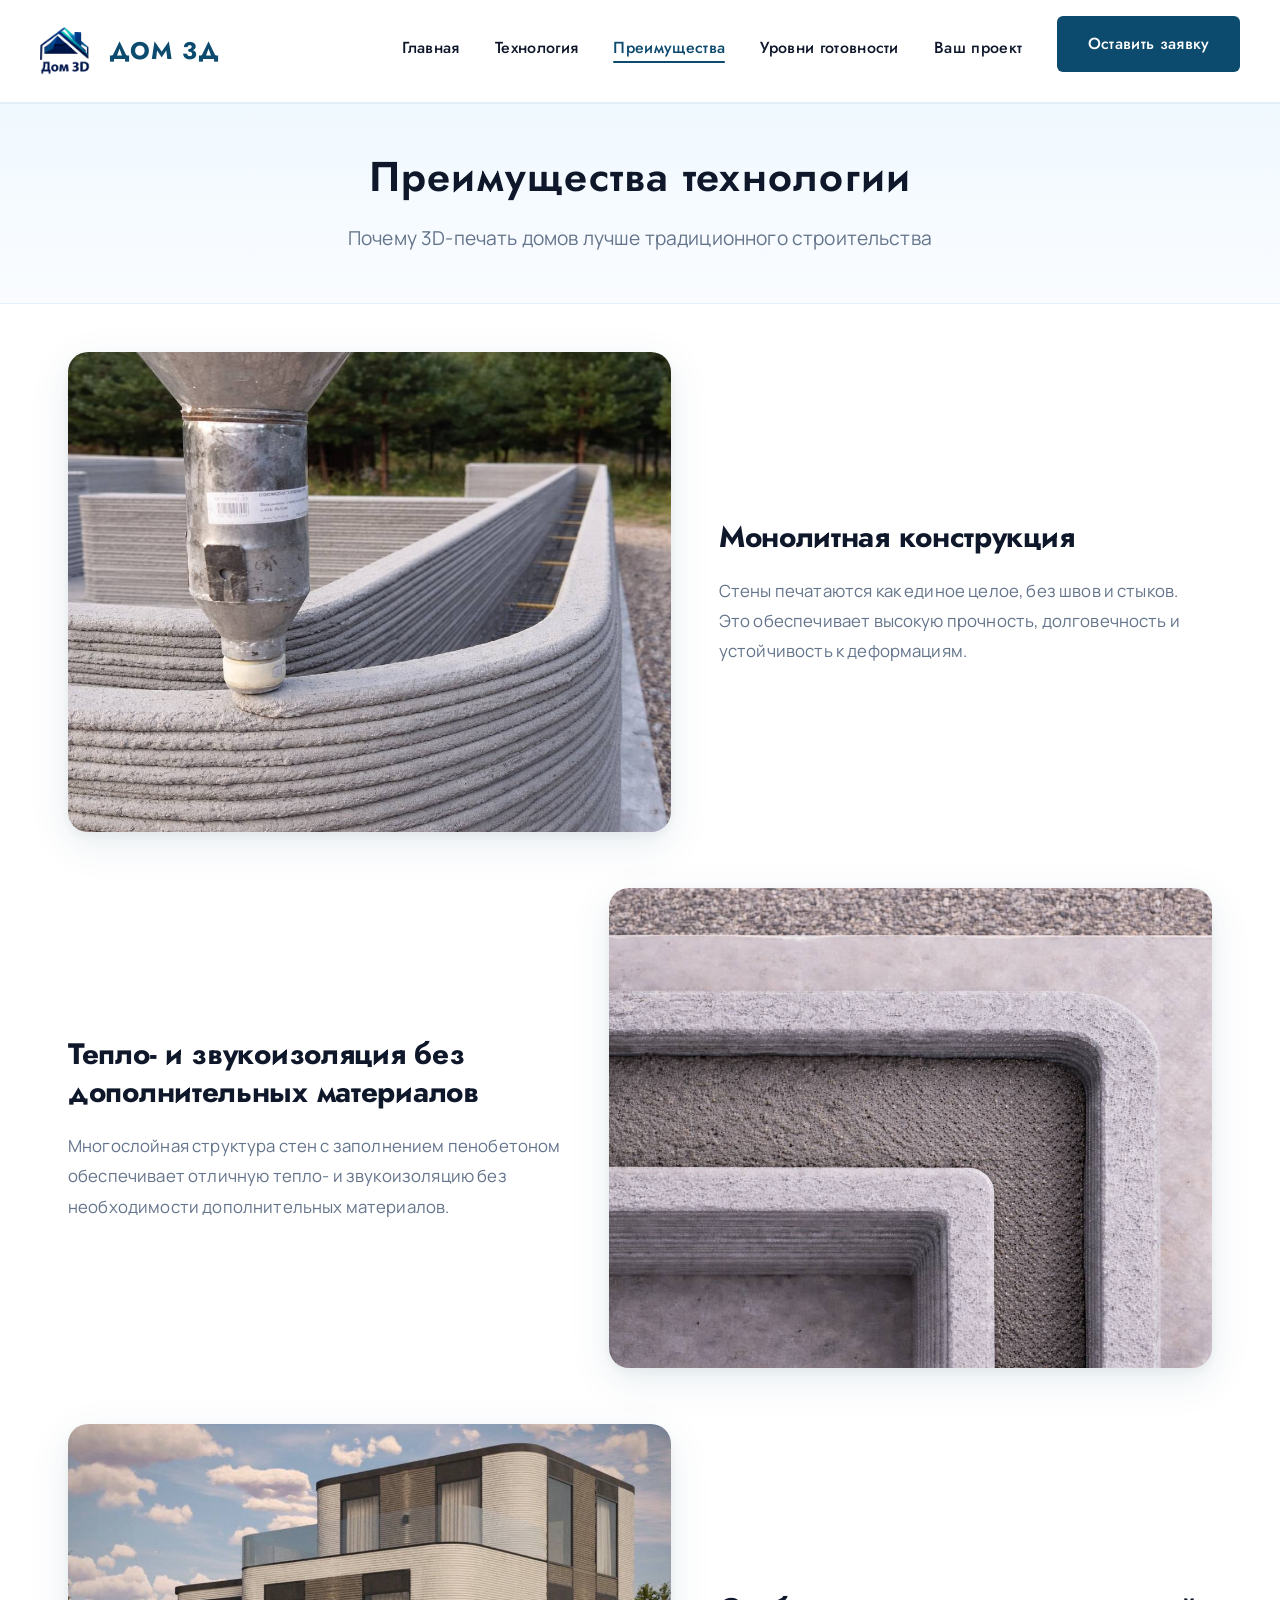
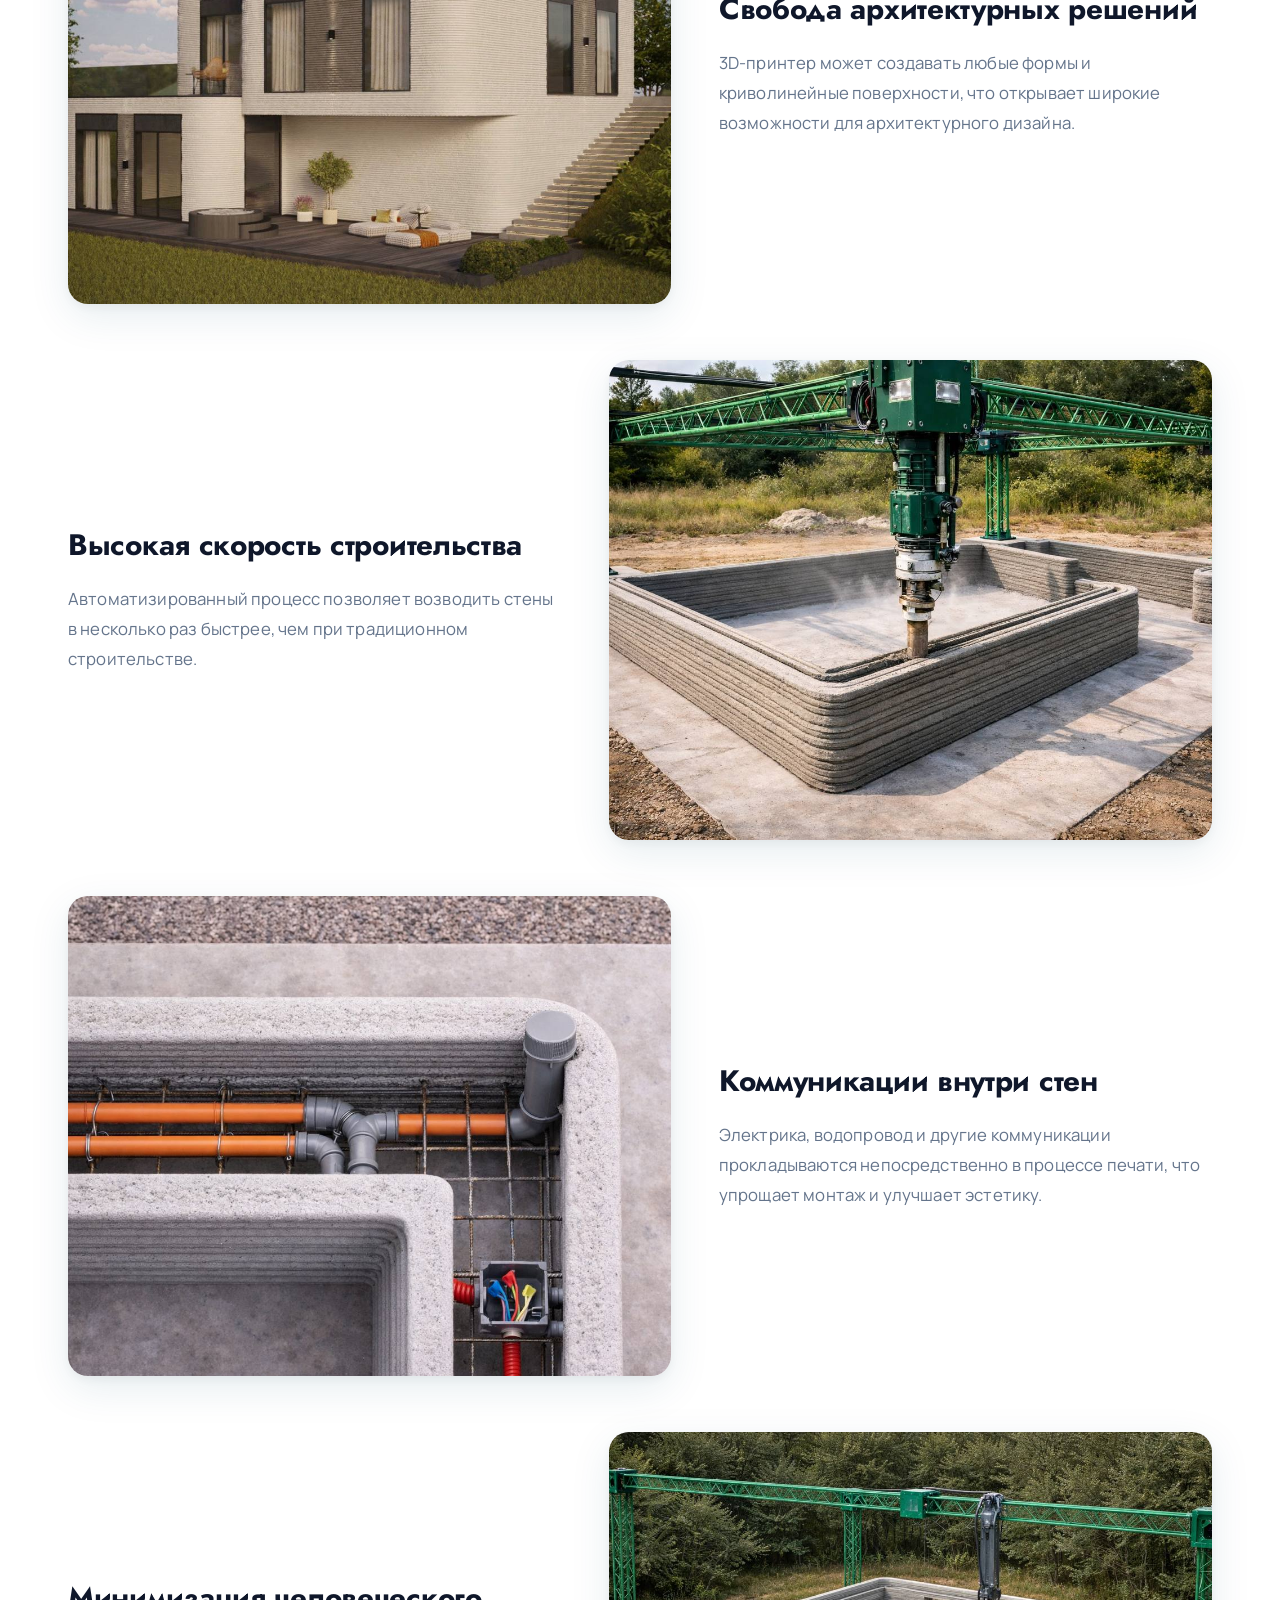
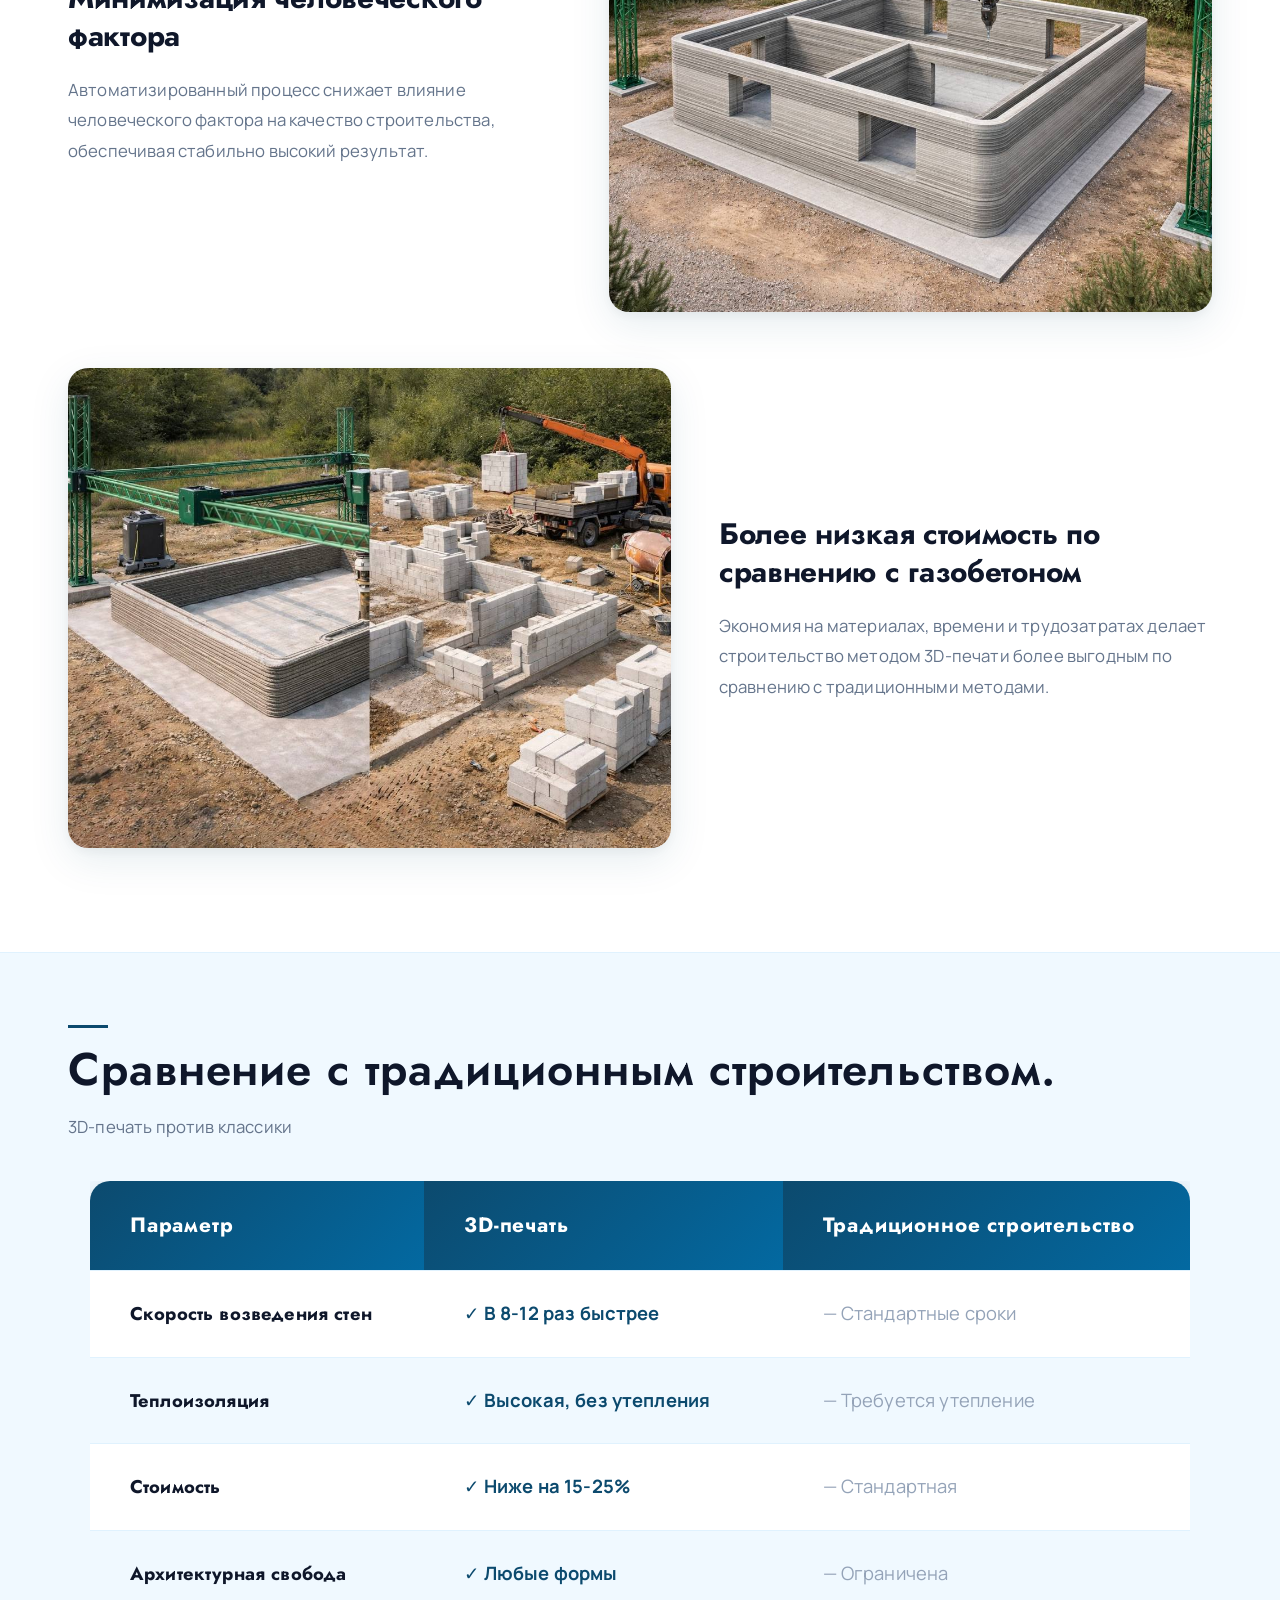
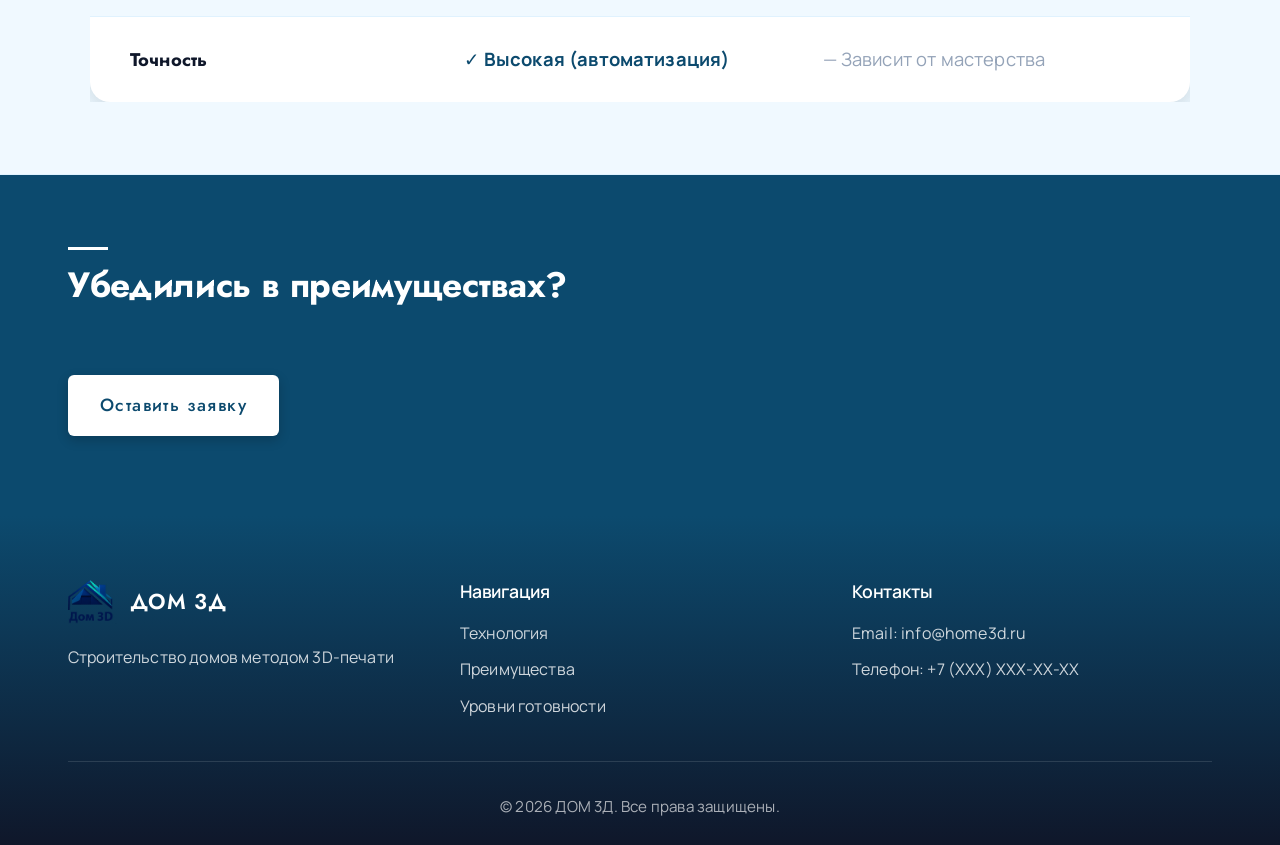
==== commit 22bbe773: "Remove 'РџСЂРѕРµРєС‚С‹' tab from header and footer Made-with: Cursor" ====
--- a/advantages.html
+++ b/advantages.html
@@ -25,7 +25,6 @@
                     <li><a href="technology.html">Технология</a></li>
                     <li><a href="advantages.html" class="active">Преимущества</a></li>
                     <li><a href="readiness-levels.html">Уровни готовности</a></li>
-                    <li><a href="projects.html">Проекты</a></li>
                     <li><a href="custom-project.html">Ваш проект</a></li>
                     <li><a href="index.html#request-form" class="nav-cta btn-primary">Оставить заявку</a></li>
                 </ul>
@@ -199,7 +198,6 @@
                         <li><a href="technology.html">Технология</a></li>
                         <li><a href="advantages.html">Преимущества</a></li>
                         <li><a href="readiness-levels.html">Уровни готовности</a></li>
-                        <li><a href="projects.html">Проекты</a></li>
                     </ul>
                 </div>
                 <div class="footer-contact">
--- a/css/style.css
+++ b/css/style.css
@@ -1398,42 +1398,42 @@
     border-collapse: separate;
     border-spacing: 0;
     background-color: var(--bg-white);
-    box-shadow: var(--shadow-lg);
-    border-radius: 16px;
+    box-shadow: 0 12px 48px rgba(12, 74, 110, 0.13), 0 4px 14px rgba(0,0,0,0.06);
+    border-radius: 20px;
     overflow: hidden;
     border: none;
 }
 
 table th,
 table td {
-    padding: 1.4rem 2rem;
+    padding: 1.75rem 2.5rem;
     text-align: left;
-    border-bottom: 1px solid #e8f4fd;
-    font-size: 1.1rem;
-    line-height: 1.5;
+    border-bottom: 1px solid #e0f2fe;
+    font-size: 1.15rem;
+    line-height: 1.6;
 }
 
 table th {
-    background-color: var(--primary-color);
+    background: linear-gradient(135deg, #0c4a6e 0%, #0369a1 100%);
     color: white;
     font-family: var(--font-heading);
     font-weight: 700;
-    font-size: 1.15rem;
-    padding: 1.5rem 2rem;
+    font-size: 1.3rem;
+    padding: 1.75rem 2.5rem;
     text-align: left;
-    letter-spacing: 0.03em;
+    letter-spacing: 0.04em;
 }
 
 table tbody tr:nth-child(even) {
-    background-color: #f8fcff;
+    background-color: #f0f9ff;
 }
 
 table tbody tr {
-    transition: background-color 0.2s ease;
+    transition: background-color 0.25s ease;
 }
 
 table tr:hover {
-    background-color: #e0f2fe;
+    background-color: #dbeafe;
 }
 
 table tbody tr:last-child td {
@@ -1442,26 +1442,28 @@
 
 /* Широкая таблица */
 .table-wide {
-    max-width: 1000px;
+    max-width: 1100px;
     margin: 0 auto;
 }
 
 /* Акцентный столбец 3D-печати */
 .td-highlight {
     color: var(--primary-color);
-    font-weight: 600;
+    font-weight: 700;
+    font-size: 1.15rem;
 }
 
 /* Серый столбец традиционного */
 .td-dim {
-    color: var(--text-light);
+    color: #94a3b8;
 }
 
 /* Первый столбец — жирный */
 table tbody td:first-child {
-    font-weight: 600;
+    font-weight: 700;
     font-family: var(--font-heading);
     color: var(--text-dark);
+    font-size: 1.15rem;
 }
 
 
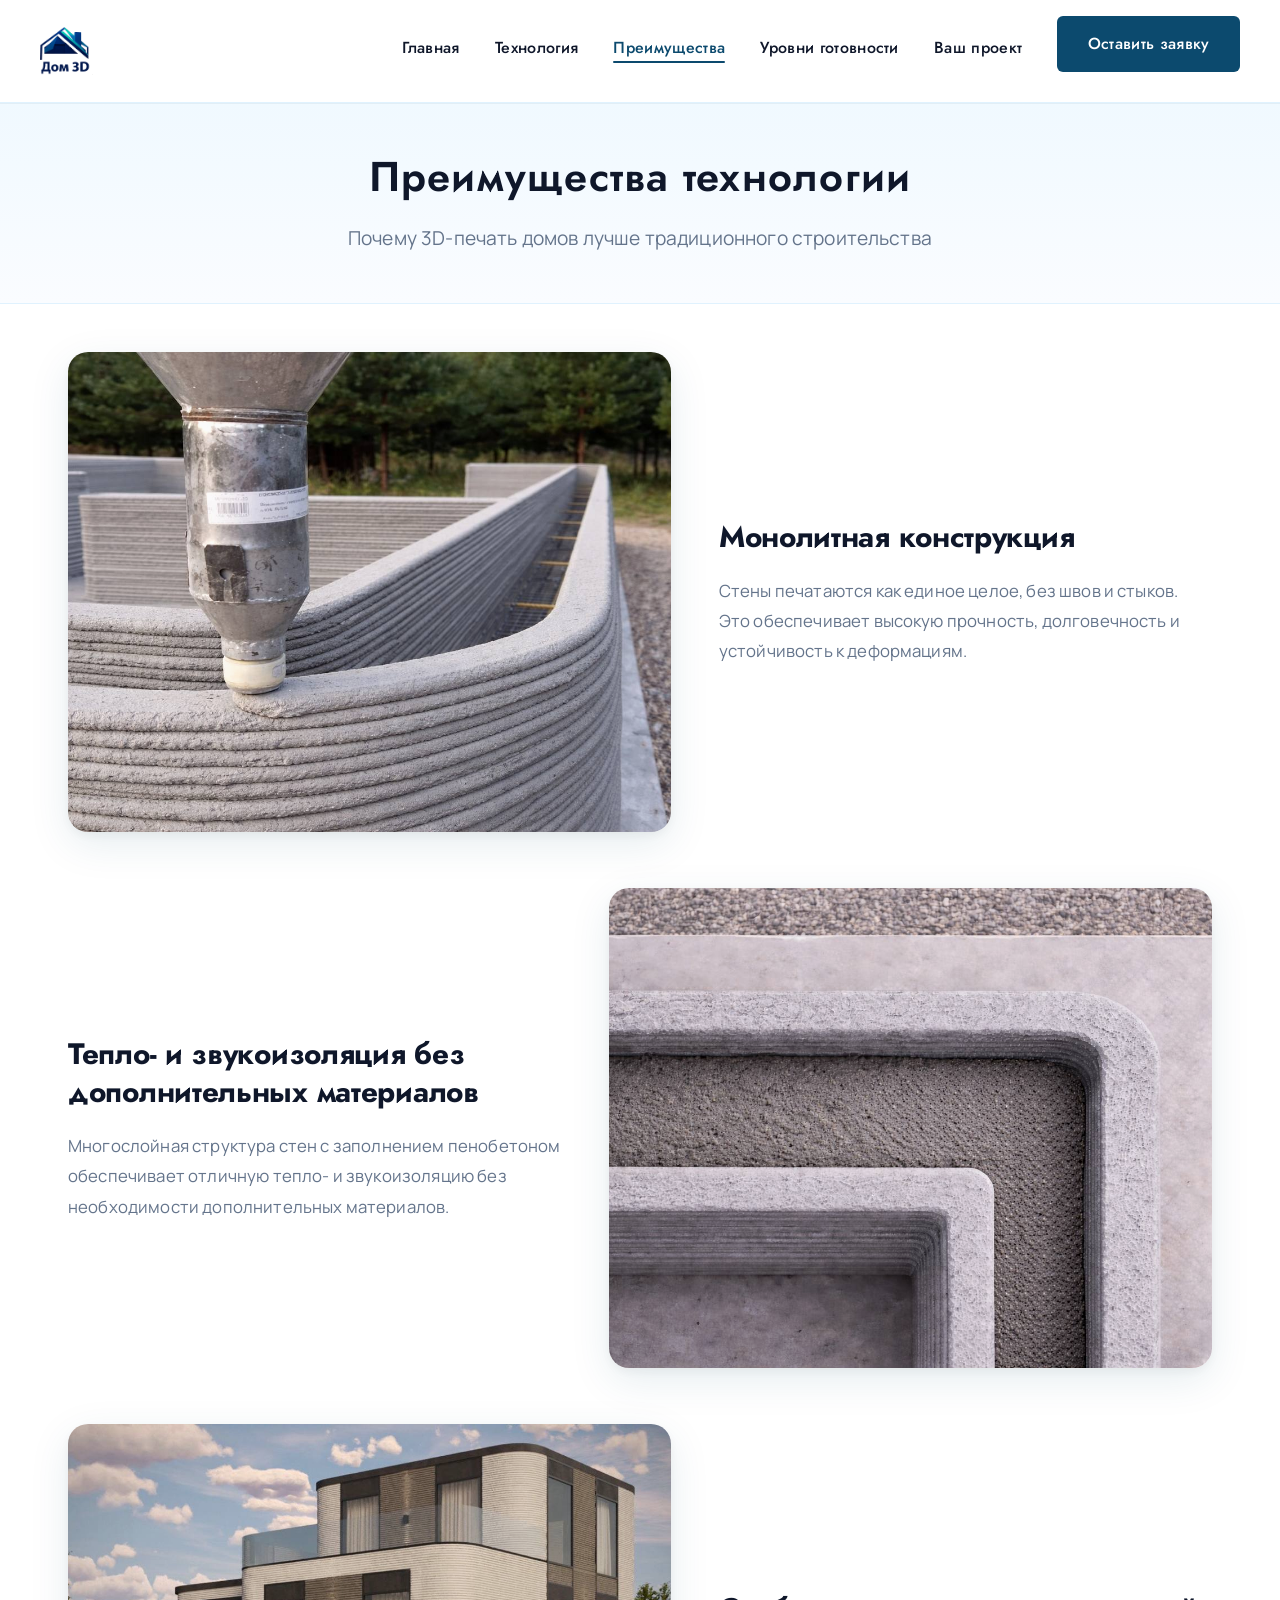
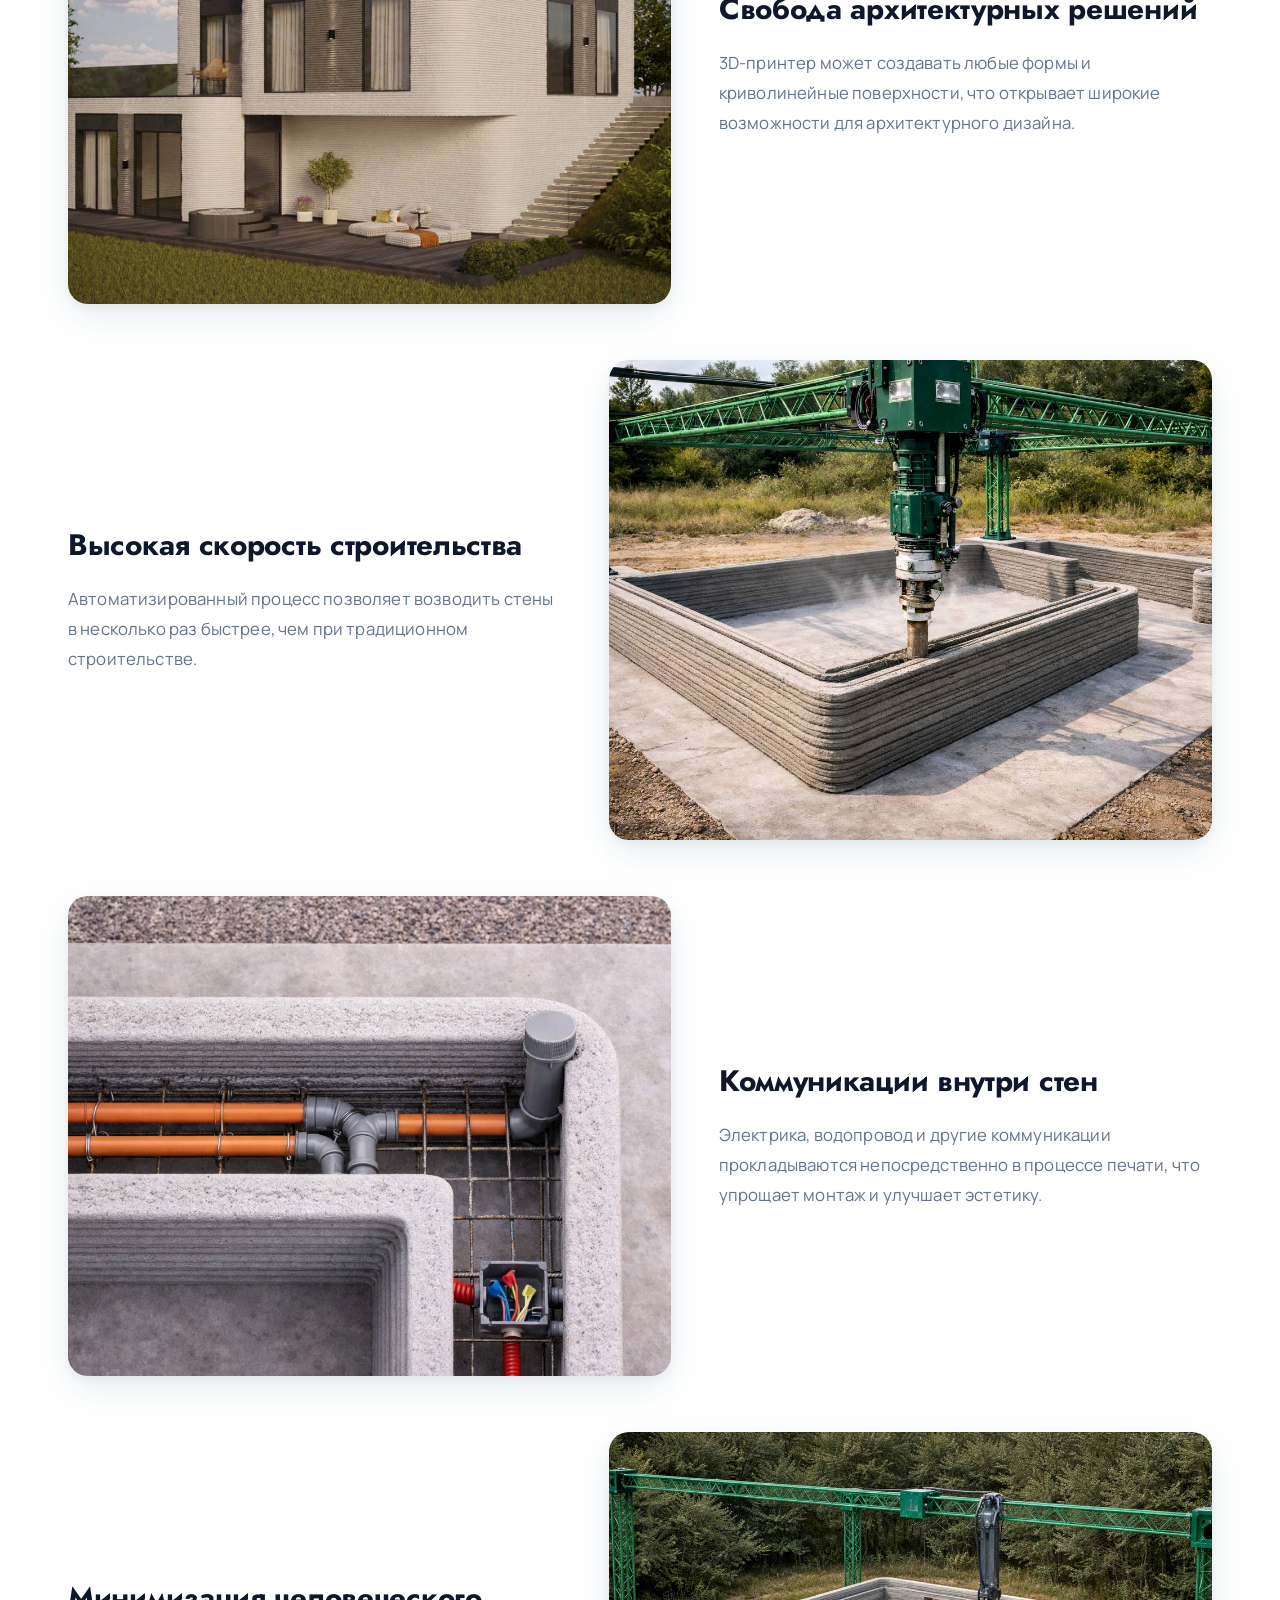
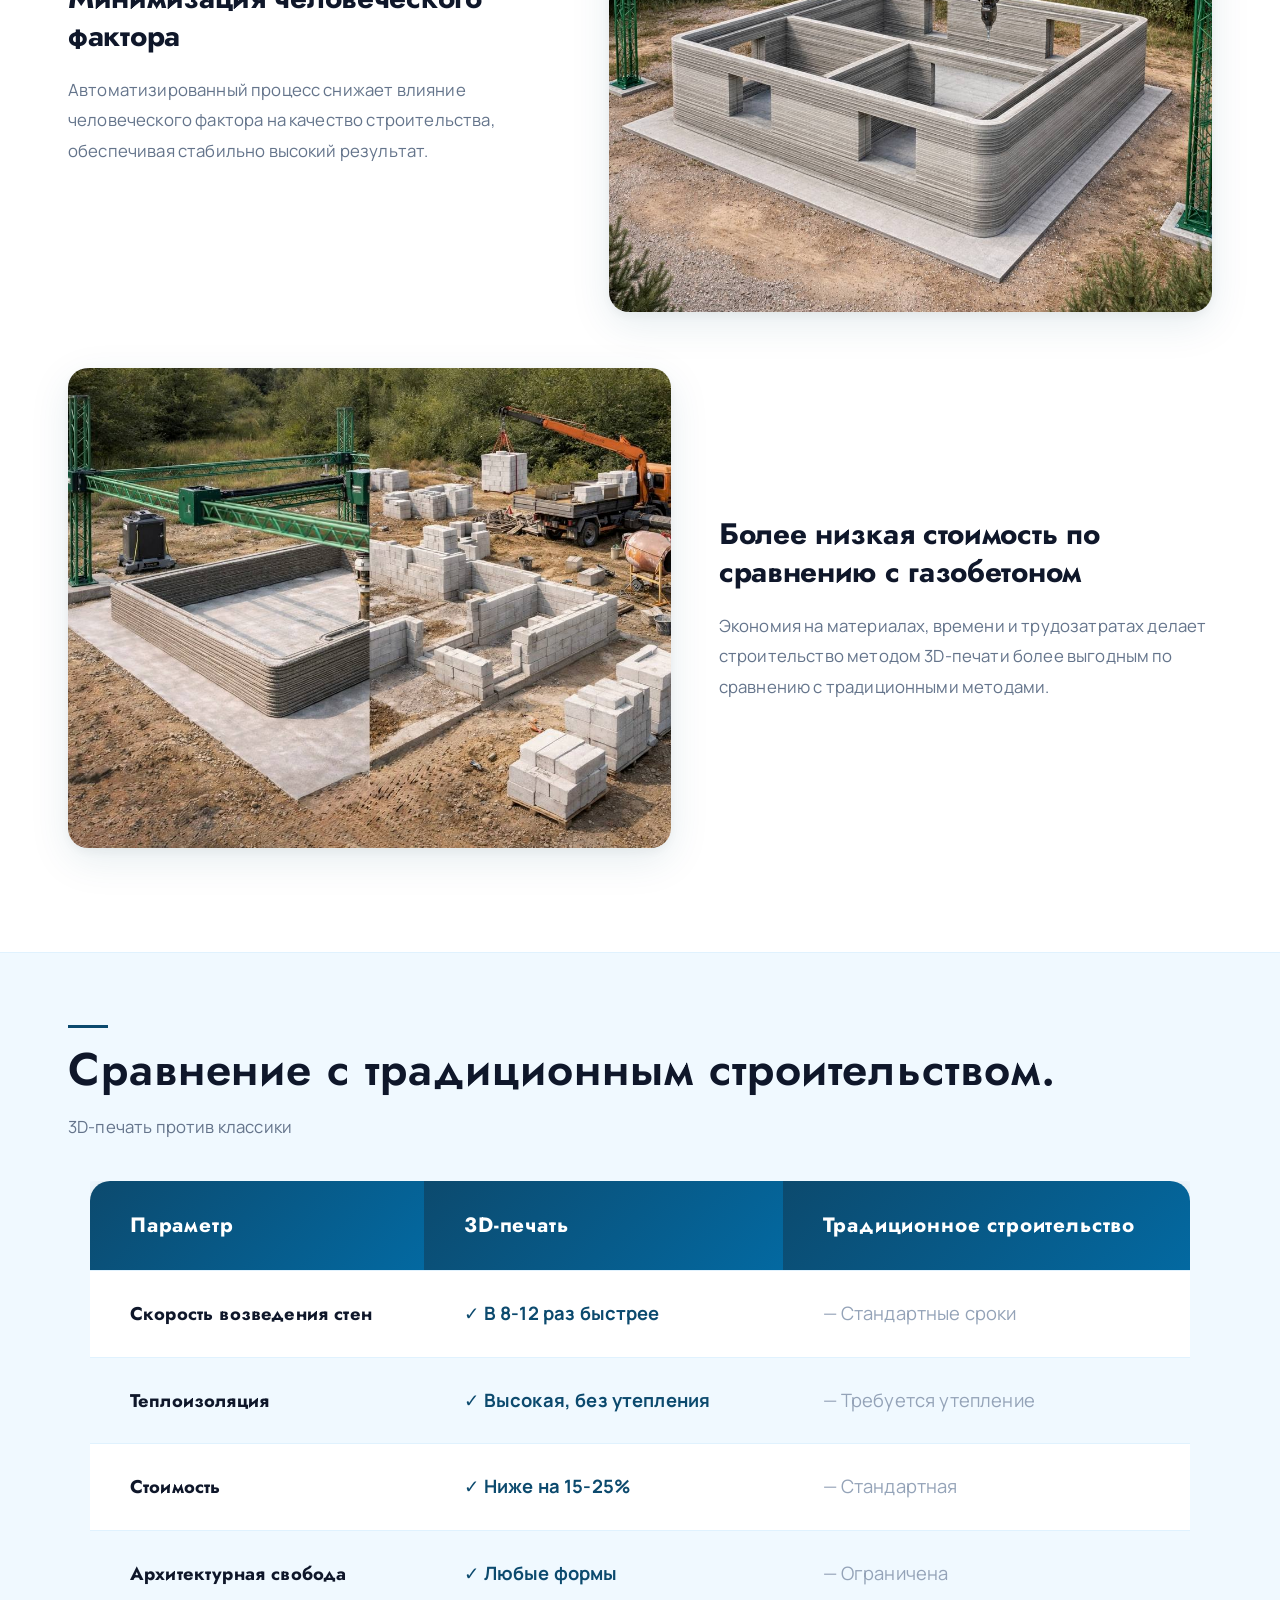
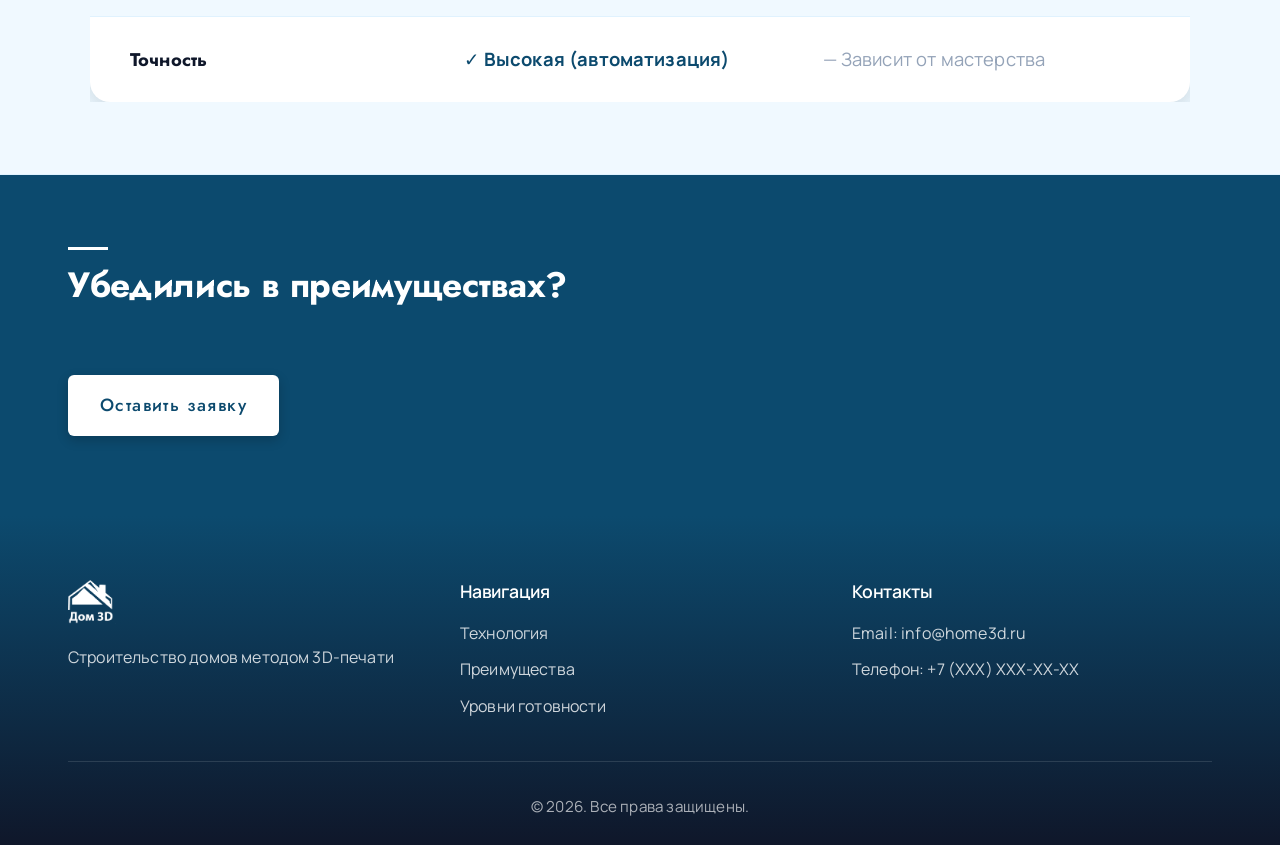
==== commit b44cdb12: "Fix mobile menu side, remove brand text, invert footer logo Made-with: Cursor" ====
--- a/advantages.html
+++ b/advantages.html
@@ -4,7 +4,7 @@
     <meta charset="UTF-8">
     <meta name="viewport" content="width=device-width, initial-scale=1.0">
     <meta name="description" content="Преимущества технологии 3D-печати домов перед традиционным строительством.">
-    <title>Преимущества технологии — ДОМ 3Д</title>
+    <title>Преимущества технологии</title>
     <link rel="preconnect" href="https://fonts.googleapis.com">
     <link rel="preconnect" href="https://fonts.gstatic.com" crossorigin>
     <link href="https://fonts.googleapis.com/css2?family=Jost:wght@400;500;600;700&family=Manrope:wght@400;500;600;700&display=swap" rel="stylesheet">
@@ -13,7 +13,7 @@
 <body>
     <header class="site-header">
         <div class="container header-inner">
-            <a href="index.html" class="logo"><img src="images/logo.png" alt="" class="logo-img"><span class="logo-text">ДОМ 3Д</span></a>
+            <a href="index.html" class="logo"><img src="images/logo.png" alt="" class="logo-img"></a>
             <button class="mobile-menu-toggle" aria-label="Меню">
                 <span></span>
                 <span></span>
@@ -189,7 +189,7 @@
         <div class="container">
             <div class="footer-grid">
                 <div class="footer-brand">
-                    <a href="index.html" class="logo-footer"><img src="images/logo.png" alt="" class="logo-footer-img"><span class="logo-footer-text">ДОМ 3Д</span></a>
+                    <a href="index.html" class="logo-footer"><img src="images/logo.png" alt="" class="logo-footer-img"></a>
                     <p>Строительство домов методом 3D-печати</p>
                 </div>
                 <div class="footer-links">
@@ -207,7 +207,7 @@
                 </div>
             </div>
             <div class="footer-bottom">
-                <p>&copy; 2026 ДОМ 3Д. Все права защищены.</p>
+                <p>&copy; 2026. Все права защищены.</p>
             </div>
         </div>
     </footer>
--- a/css/style.css
+++ b/css/style.css
@@ -35,6 +35,7 @@
     --shadow-md: 0 4px 14px rgba(12, 74, 110, 0.08), 0 2px 6px rgba(0,0,0,0.04);
     --shadow-lg: 0 12px 40px rgba(12, 74, 110, 0.1), 0 4px 12px rgba(0,0,0,0.05);
     --shadow-xl: 0 24px 56px rgba(12, 74, 110, 0.12);
+    --image-unify-filter: saturate(0.94) contrast(1.04) brightness(0.98);
 }
 
 html {
@@ -620,7 +621,7 @@
     display: inline-flex;
     align-items: center;
     text-decoration: none;
-    gap: 0.6rem;
+    gap: 0;
 }
 
 .footer-brand .logo-footer:hover {
@@ -632,6 +633,7 @@
     width: auto;
     display: block;
     object-fit: contain;
+    filter: brightness(0) invert(1);
 }
 
 .footer-brand .logo-footer-text {
@@ -695,19 +697,29 @@
     .main-nav .nav-list {
         position: fixed;
         top: 70px;
-        left: -100%;
+        right: -100%;
+        left: auto;
         flex-direction: column;
         background-color: var(--bg-white);
-        width: 100%;
+        width: min(86vw, 360px);
+        height: calc(100vh - 70px);
+        overflow-y: auto;
         padding: 2rem;
         box-shadow: 0 4px 8px rgba(0, 0, 0, 0.1);
-        transition: left 0.3s;
+        transition: right 0.3s;
         gap: 1rem;
         z-index: 999;
+        align-items: flex-start;
+        border-left: 1px solid var(--border-color);
     }
 
     .main-nav .nav-list.active {
-        left: 0;
+        right: 0;
+    }
+
+    .mobile-menu-toggle {
+        margin-left: auto;
+        z-index: 1001;
     }
 
     .hero-full {
@@ -1315,6 +1327,28 @@
     border-color: rgba(212, 212, 212, 0.5);
 }
 
+.video-wrapper {
+    max-width: 960px;
+    margin: 0 auto;
+}
+
+.video-responsive {
+    position: relative;
+    padding-bottom: 56.25%; /* 16:9 */
+    height: 0;
+    overflow: hidden;
+    border-radius: 16px;
+    box-shadow: var(--shadow-lg);
+}
+
+.video-responsive iframe {
+    position: absolute;
+    inset: 0;
+    width: 100%;
+    height: 100%;
+    border: 0;
+}
+
 /* ============================================
    Преимущества детальные
    ============================================ */
@@ -1598,7 +1632,7 @@
 
 .finishing-grid {
     display: grid;
-    grid-template-columns: repeat(4, 1fr);
+    grid-template-columns: repeat(2, minmax(0, 1fr));
     gap: 2rem;
 }
 
@@ -1608,6 +1642,10 @@
     overflow: hidden;
     box-shadow: var(--shadow-md);
     transition: transform 0.3s ease, box-shadow 0.3s ease;
+}
+
+.finishing-image-link {
+    display: block;
 }
 
 .finishing-item:hover {
@@ -2458,15 +2496,27 @@
 /* Изображения вариантов отделки — огромные */
 .finishing-image {
     width: 100%;
-    min-height: 320px;
-    max-height: 420px;
+    min-height: 380px;
+    max-height: 520px;
     object-fit: cover;
     display: block;
     transition: transform 0.4s cubic-bezier(0.22, 1, 0.36, 1);
+    filter: var(--image-unify-filter);
 }
 
 .finishing-item:hover .finishing-image {
     transform: scale(1.05);
+}
+
+.card-link-img,
+.step-image,
+.advantage-image,
+.level-image,
+.gallery-main-image,
+.thumbnail-image,
+.link-image,
+.timeline-image {
+    filter: var(--image-unify-filter);
 }
 
 /* Плавное появление изображений при загрузке */
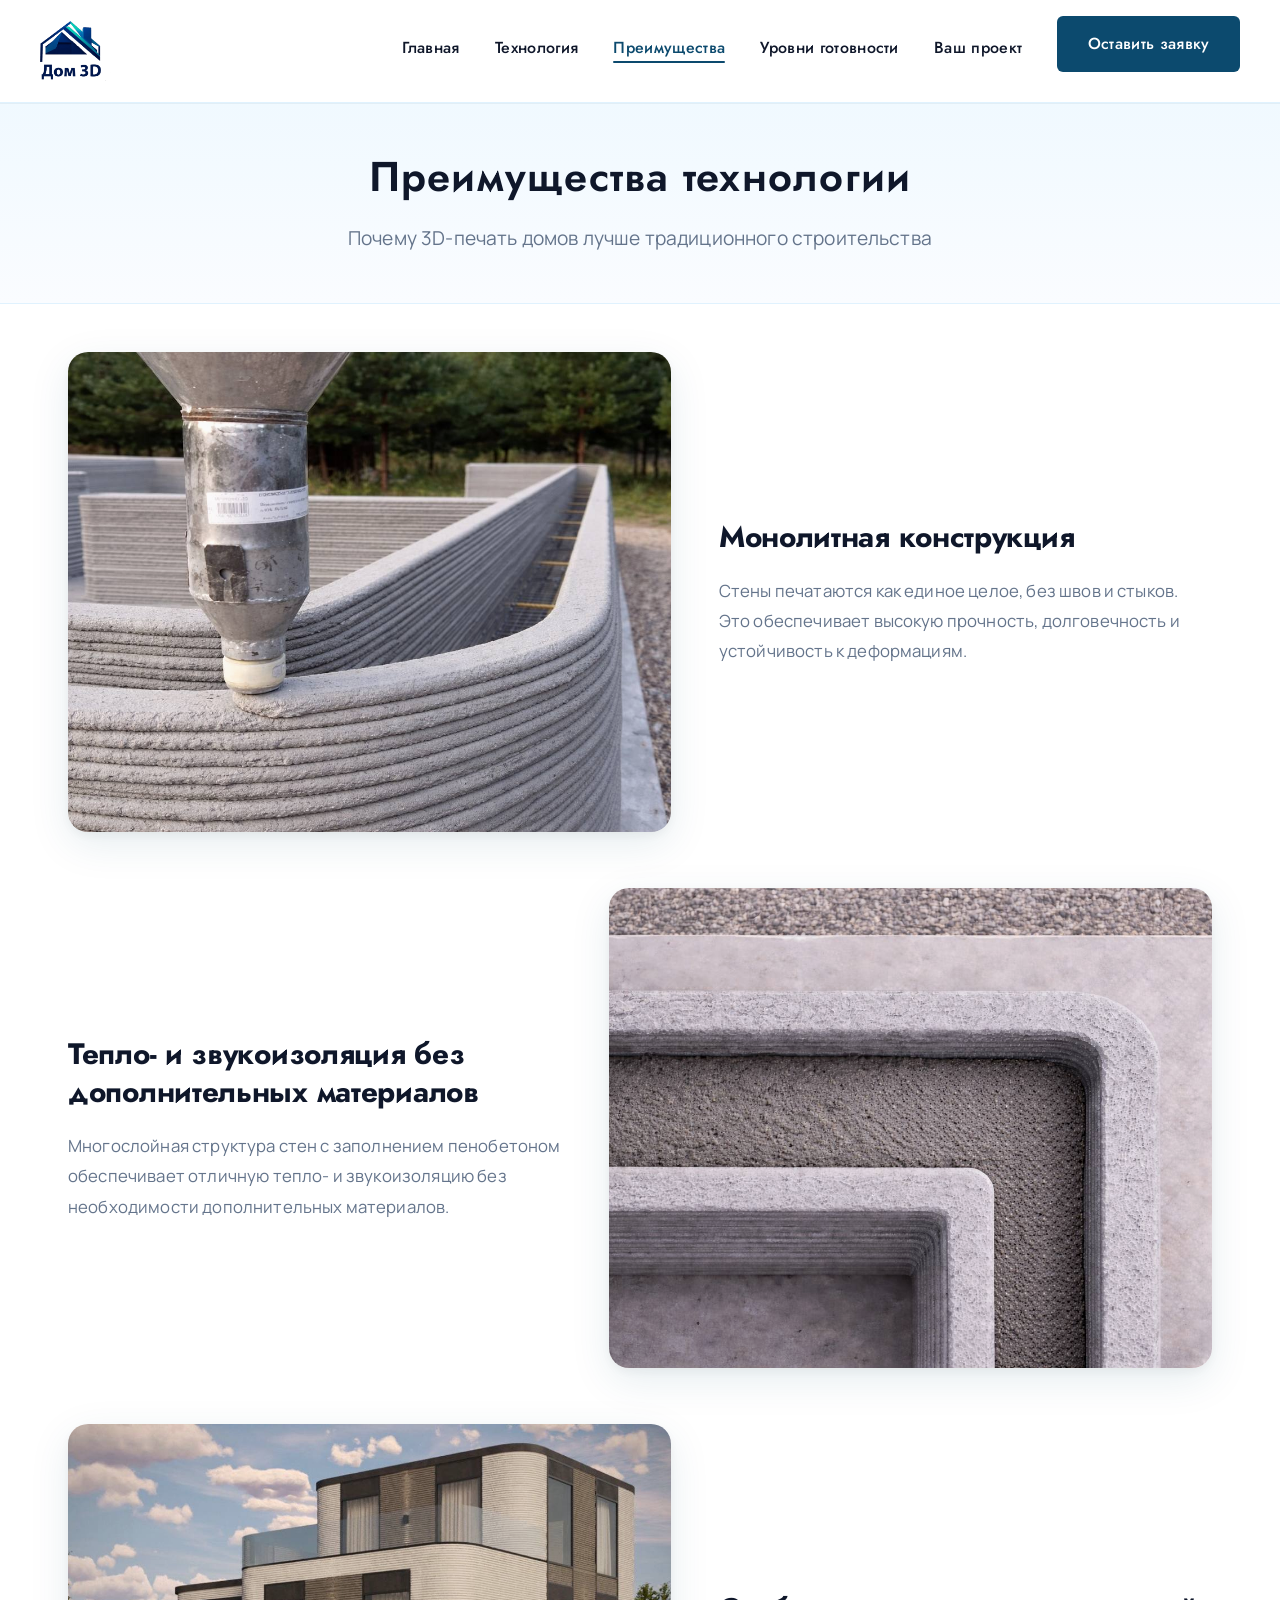
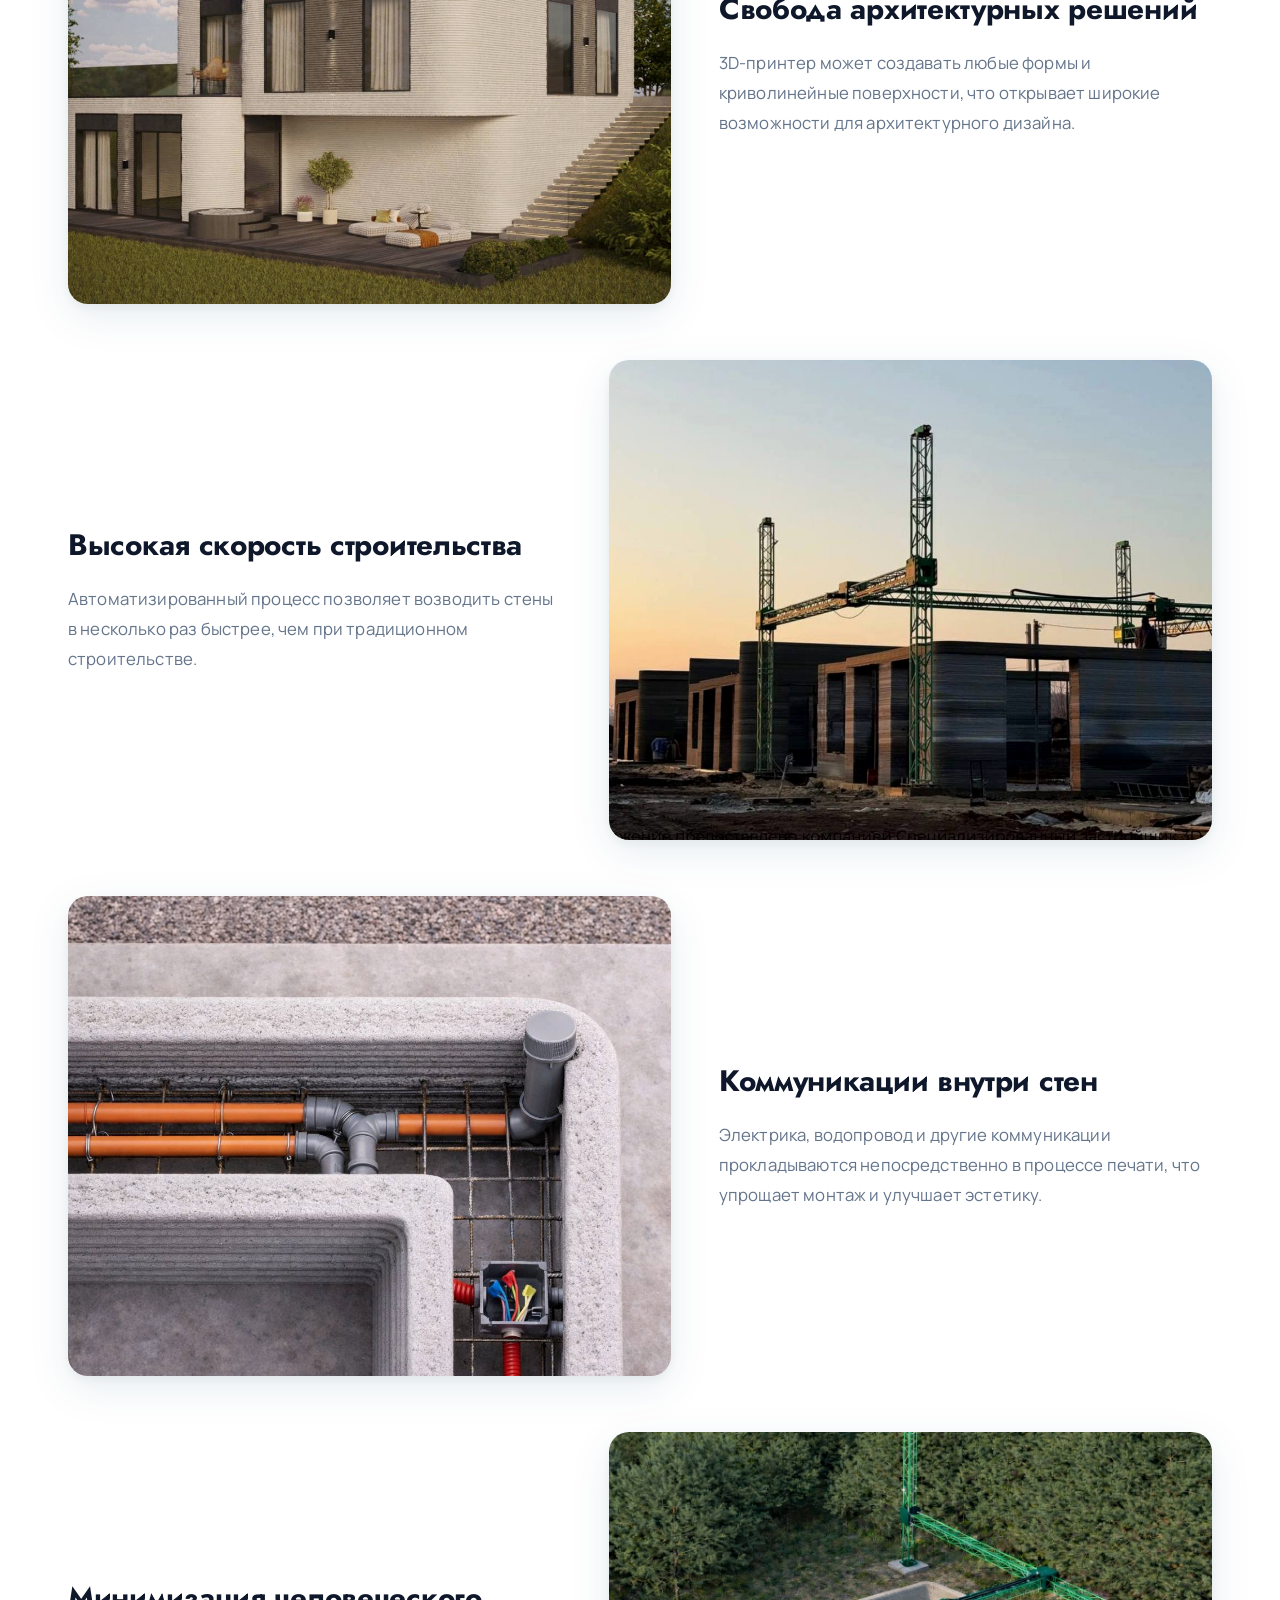
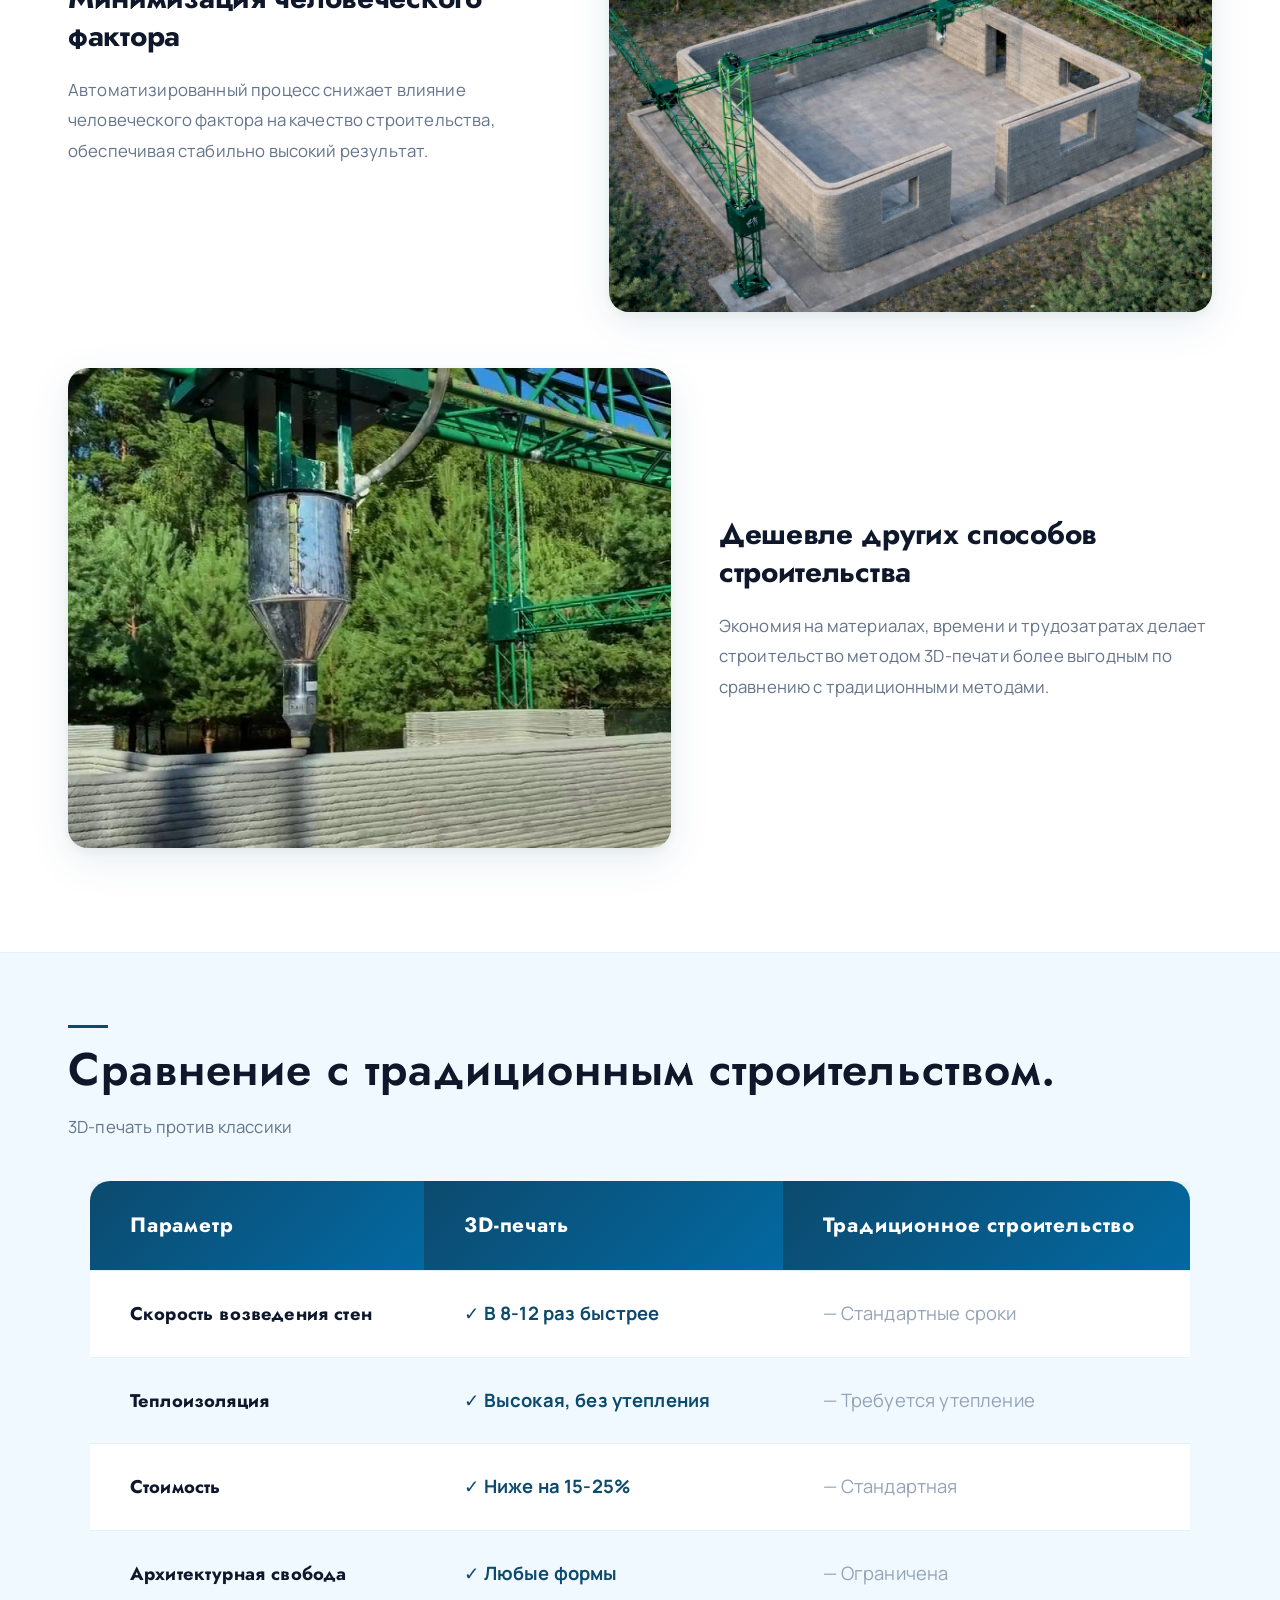
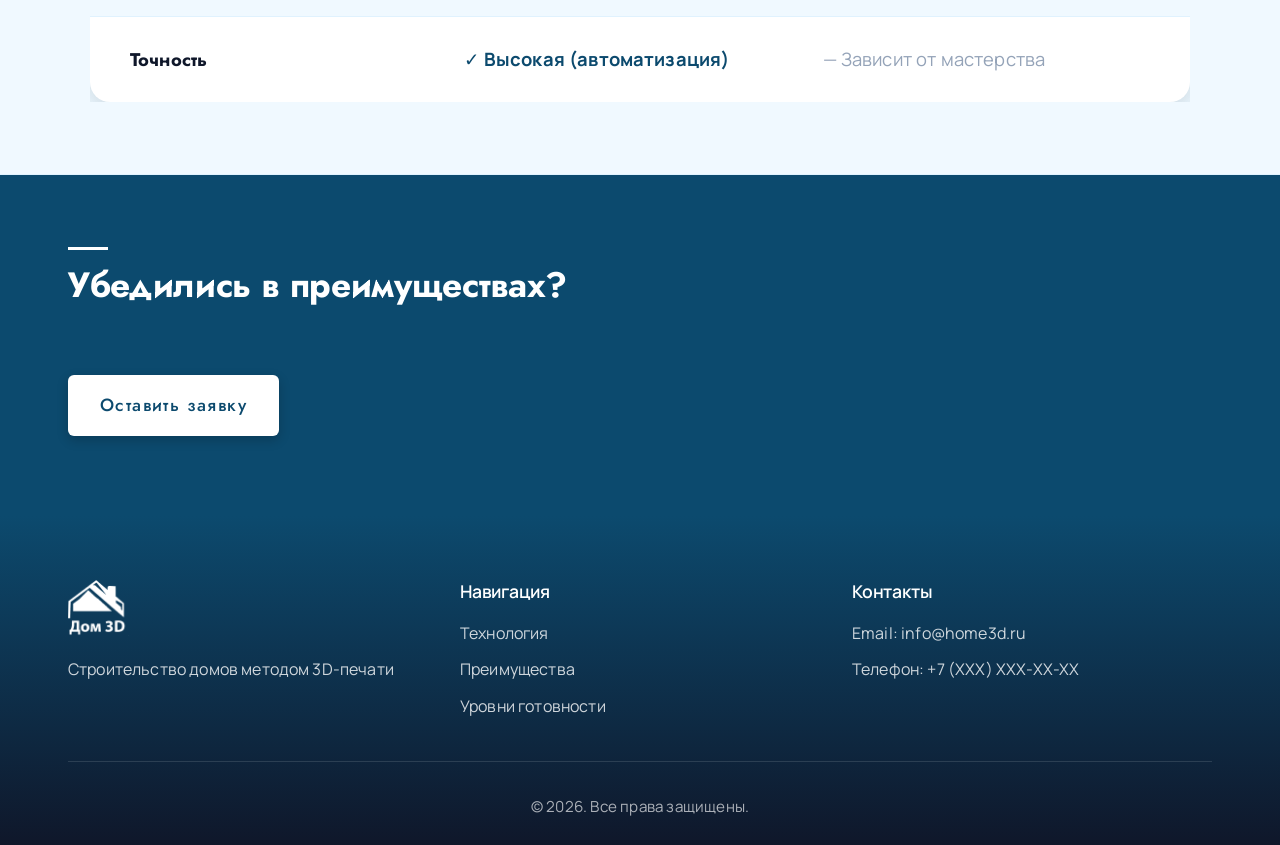
==== commit 32cd4d30: "Deploy latest media updates and navigation/branding fixes. Include refreshed photos, updated video f" ====
--- a/advantages.html
+++ b/advantages.html
@@ -120,7 +120,7 @@
                          class="advantage-image">
                 </div>
                 <div class="advantage-text">
-                    <h2>Более низкая стоимость по сравнению с газобетоном</h2>
+                    <h2>Дешевле других способов строительства</h2>
                     <p>Экономия на материалах, времени и трудозатратах делает строительство методом 3D-печати более выгодным по сравнению с традиционными методами.</p>
                 </div>
             </div>
--- a/css/style.css
+++ b/css/style.css
@@ -13,6 +13,7 @@
     /* Белый, голубой, синий — современный стиль под архитектуру/строительство */
     --primary-color: #0c4a6e;
     --primary-hover: #075985;
+    --secondary-color: #0369a1;
     --accent-color: #0ea5e9;
     --text-dark: #0f172a;
     --text-light: #64748b;
@@ -109,7 +110,7 @@
 }
 
 .logo-img {
-    height: 48px;
+    height: 60px;
     width: auto;
     display: block;
     object-fit: contain;
@@ -457,6 +458,27 @@
     grid-template-columns: repeat(2, 1fr);
 }
 
+.cards-two-caption {
+    display: grid;
+    grid-template-columns: repeat(2, 1fr);
+    gap: 2rem;
+    margin: -1rem 0 0.9rem;
+}
+
+.cards-two-caption p {
+    font-family: var(--font-heading);
+    font-size: 1rem;
+    font-weight: 600;
+    color: var(--text-light);
+    letter-spacing: 0.02em;
+    text-align: center;
+    margin: 0;
+}
+
+.card-mobile-caption {
+    display: none;
+}
+
 .card-link {
     display: block;
     text-decoration: none;
@@ -629,11 +651,23 @@
 }
 
 .footer-brand .logo-footer-img {
-    height: 44px;
+    height: 56px;
     width: auto;
     display: block;
     object-fit: contain;
     filter: brightness(0) invert(1);
+}
+
+.site-header {
+    isolation: isolate;
+}
+
+.header-inner,
+.main-nav,
+.main-nav .nav-list,
+.main-nav .nav-list a {
+    position: relative;
+    z-index: 2;
 }
 
 .footer-brand .logo-footer-text {
@@ -696,20 +730,21 @@
 @media (max-width: 768px) {
     .main-nav .nav-list {
         position: fixed;
-        top: 70px;
+        top: 62px;
         right: -100%;
         left: auto;
         flex-direction: column;
         background-color: var(--bg-white);
         width: min(86vw, 360px);
-        height: calc(100vh - 70px);
+        height: calc(100vh - 62px);
         overflow-y: auto;
-        padding: 2rem;
+        padding: 0.2rem 1rem 1rem;
         box-shadow: 0 4px 8px rgba(0, 0, 0, 0.1);
         transition: right 0.3s;
-        gap: 1rem;
+        gap: 0.35rem;
         z-index: 999;
         align-items: flex-start;
+        justify-content: flex-start;
         border-left: 1px solid var(--border-color);
     }
 
@@ -736,6 +771,18 @@
 
     .cards-two {
         grid-template-columns: 1fr;
+    }
+
+    .cards-two-caption {
+        grid-template-columns: 1fr;
+        gap: 0.65rem;
+        margin-top: -0.5rem;
+        margin-bottom: 0.8rem;
+    }
+
+    .cards-two-caption p {
+        text-align: left;
+        font-size: 0.92rem;
     }
 
     .block-head {
@@ -1300,6 +1347,10 @@
     font-size: 1.02rem;
 }
 
+.step-text p + p {
+    margin-top: 0.9rem;
+}
+
 .block.technology-video {
     padding: 4.5rem 0;
 }
@@ -1349,6 +1400,133 @@
     border: 0;
 }
 
+.video-responsive video {
+    position: absolute;
+    inset: 0;
+    width: 100%;
+    height: 100%;
+    border: 0;
+    object-fit: cover;
+    background: #000;
+}
+
+.video-custom {
+    position: absolute;
+    inset: 0;
+}
+
+.video-custom .video-player {
+    width: 100%;
+    height: 100%;
+    object-fit: cover;
+    background: #000;
+}
+
+.video-play-btn {
+    position: absolute;
+    inset: 50% auto auto 50%;
+    transform: translate(-50%, -50%);
+    width: 84px;
+    height: 84px;
+    border-radius: 50%;
+    border: 1px solid rgba(255, 255, 255, 0.36);
+    background: rgba(107, 114, 128, 0.82);
+    color: #fff;
+    font-size: 2rem;
+    line-height: 1;
+    cursor: pointer;
+    box-shadow: 0 6px 16px rgba(15, 23, 42, 0.28);
+    transition: background 0.2s ease, box-shadow 0.2s ease;
+}
+
+.video-play-btn:hover {
+    background: rgba(107, 114, 128, 0.92);
+    box-shadow: 0 8px 18px rgba(15, 23, 42, 0.3);
+}
+
+.video-play-btn span {
+    position: relative;
+    left: 2px;
+    font-size: 1.9rem;
+    text-shadow: none;
+}
+
+.video-custom.playing .video-play-btn {
+    opacity: 0;
+    pointer-events: none;
+}
+
+.video-fallback-link {
+    margin-top: 0.85rem;
+    font-size: 0.92rem;
+    color: var(--text-light);
+    text-align: center;
+}
+
+.video-fallback-link a {
+    color: var(--primary-color);
+    font-weight: 600;
+    text-decoration: underline;
+}
+
+/* Лайтбокс изображений */
+.lightbox-target {
+    cursor: zoom-in;
+}
+
+.image-lightbox {
+    position: fixed;
+    inset: 0;
+    display: none;
+    align-items: center;
+    justify-content: center;
+    padding: 1.25rem;
+    background: rgba(15, 23, 42, 0.88);
+    z-index: 3000;
+}
+
+.image-lightbox.open {
+    display: flex;
+}
+
+.image-lightbox img {
+    max-width: min(1200px, 96vw);
+    max-height: 86vh;
+    border-radius: 10px;
+    box-shadow: var(--shadow-xl);
+}
+
+.image-lightbox-close {
+    position: absolute;
+    top: 16px;
+    right: 16px;
+    width: 40px;
+    height: 40px;
+    border: none;
+    border-radius: 50%;
+    background: rgba(255, 255, 255, 0.18);
+    color: #fff;
+    font-size: 1.6rem;
+    line-height: 1;
+    cursor: pointer;
+}
+
+/* Улучшения формы */
+.form-help {
+    display: block;
+    margin-top: 0.5rem;
+    font-size: 0.85rem;
+    color: var(--text-light);
+}
+
+.file-selected-name {
+    margin-top: 0.45rem;
+    font-size: 0.9rem;
+    color: var(--primary-color);
+    font-weight: 600;
+    min-height: 1.2em;
+}
+
 /* ============================================
    Преимущества детальные
    ============================================ */
@@ -3195,7 +3373,7 @@
     
     /* Логотип */
     .logo-img {
-        height: 32px;
+        height: 38px;
     }
     
     .logo-text {
@@ -3251,3 +3429,321 @@
         font-size: 0.85rem;
     }
 }
+
+@media (max-width: 768px) {
+    .video-play-btn {
+        width: 68px;
+        height: 68px;
+        font-size: 1.7rem;
+    }
+}
+
+/* Финальные mobile-правки */
+body {
+    overflow-x: hidden;
+}
+
+body.menu-open,
+body.lightbox-open {
+    overflow: hidden;
+}
+
+@media (max-width: 768px) {
+    .header-inner {
+        padding: 0.65rem 0;
+        min-height: 56px;
+    }
+
+    .logo-img {
+        height: 42px;
+    }
+
+    .main-nav .nav-list {
+        top: 56px;
+        right: -100vw;
+        width: 100vw;
+        max-width: 100vw;
+        height: calc(100dvh - 56px);
+        padding: 0.75rem 1rem 1.25rem;
+        border-left: none;
+    }
+
+    .main-nav .nav-list li {
+        width: 100%;
+    }
+
+    .main-nav .nav-list a {
+        display: block;
+        width: 100%;
+        padding: 0.68rem 0.2rem;
+        font-size: 1.02rem;
+    }
+
+    .main-nav .nav-list .nav-cta {
+        margin-top: 0.4rem;
+        text-align: center;
+        padding: 0.8rem 1rem;
+    }
+
+    .hero-full {
+        min-height: 62vh;
+        padding: 1.5rem 0;
+    }
+
+    .hero-inner {
+        padding: 0.5rem 0;
+    }
+
+    .form-request .form-field input,
+    .form-request .form-field textarea,
+    .form-group input,
+    .form-group textarea,
+    .form-group select {
+        min-height: 46px;
+        font-size: 16px;
+    }
+
+    .form-request .form-field textarea,
+    .form-group textarea {
+        min-height: 110px;
+    }
+}
+
+@media (max-width: 480px) {
+    .header-inner {
+        min-height: 52px;
+        padding: 0.55rem 0;
+    }
+
+    .logo-img {
+        height: 36px;
+    }
+
+    .main-nav .nav-list {
+        top: 52px;
+        height: calc(100dvh - 52px);
+        padding: 0.6rem 0.9rem 1rem;
+    }
+
+    .hero-full {
+        min-height: 56vh;
+    }
+
+    .mobile-menu-toggle span {
+        width: 24px;
+        height: 2.5px;
+    }
+}
+
+/* Главная (mobile): полная переработка hero без растяжения */
+@media (max-width: 768px) {
+    .site-header .container {
+        padding-left: max(12px, env(safe-area-inset-left));
+        padding-right: max(12px, env(safe-area-inset-right));
+    }
+
+    .header-inner {
+        display: grid;
+        grid-template-columns: auto 1fr auto;
+        align-items: center;
+        column-gap: 10px;
+    }
+
+    .logo {
+        min-width: 94px;
+        justify-self: start;
+    }
+
+    .mobile-menu-toggle {
+        justify-self: end;
+        margin-left: 0;
+    }
+
+    .cards-two-caption {
+        display: none;
+    }
+
+    .card-mobile-caption {
+        display: block;
+        font-family: var(--font-heading);
+        font-size: 0.96rem;
+        font-weight: 600;
+        color: var(--text-light);
+        letter-spacing: 0.02em;
+        padding: 0.85rem 1rem 0.6rem;
+        border-bottom: 1px solid var(--border-color);
+    }
+
+    .card-link-title {
+        display: none;
+    }
+
+    .hero-full {
+        position: relative;
+        min-height: auto;
+        padding: 0;
+        background: transparent;
+        overflow: hidden;
+    }
+
+    .hero-bg {
+        position: relative;
+        inset: 0;
+        width: 100%;
+        min-height: clamp(230px, 54vw, 320px);
+        aspect-ratio: auto;
+        background-size: cover;
+        background-position: center;
+        background-color: #0b1220;
+    }
+
+    .hero-overlay {
+        display: block;
+        background: linear-gradient(
+            180deg,
+            rgba(15, 23, 42, 0.2) 0%,
+            rgba(15, 23, 42, 0.48) 70%,
+            rgba(15, 23, 42, 0.62) 100%
+        );
+    }
+
+    .hero-inner {
+        position: absolute;
+        left: 0;
+        right: 0;
+        bottom: 0;
+        z-index: 2;
+        color: #fff;
+        text-align: left;
+        padding: 0 16px 14px;
+    }
+
+    .hero-line {
+        margin: 0 0 0.7rem;
+        background: rgba(255, 255, 255, 0.95);
+    }
+
+    .hero-headline {
+        color: #fff;
+        font-size: 1.7rem;
+        margin-bottom: 0.45rem;
+        text-shadow: 0 2px 10px rgba(0, 0, 0, 0.28);
+    }
+
+    .hero-tagline {
+        color: rgba(255, 255, 255, 0.92);
+        font-size: 0.92rem;
+        max-width: none;
+        margin: 0 0 0.85rem;
+        padding: 0;
+        text-shadow: 0 1px 6px rgba(0, 0, 0, 0.22);
+    }
+
+    .btn-hero {
+        width: auto;
+        padding: 0.72rem 1.1rem;
+        font-size: 0.86rem;
+    }
+}
+
+@media (max-width: 480px) {
+    .hero-bg {
+        min-height: clamp(210px, 62vw, 280px);
+    }
+
+    .hero-headline {
+        font-size: 1.44rem;
+    }
+
+    .hero-tagline {
+        font-size: 0.86rem;
+    }
+
+    .hero-inner {
+        padding: 0 12px 12px;
+    }
+
+    .card-mobile-caption {
+        padding: 0.75rem 0.85rem 0.55rem;
+        font-size: 0.9rem;
+    }
+}
+
+/* Mobile fix: страница преимуществ + таблица в экран */
+@media (max-width: 768px) {
+    .page-header {
+        padding: 1rem 0 0.9rem;
+    }
+
+    .page-header-title {
+        margin-bottom: 0.3rem;
+        font-size: 1.4rem;
+        line-height: 1.25;
+    }
+
+    .page-header-sub {
+        font-size: 0.9rem;
+        line-height: 1.45;
+    }
+
+    .comparison-table {
+        padding: 1.1rem 0;
+    }
+
+    .comparison-table .block-head {
+        margin-bottom: 0.9rem;
+    }
+
+    .comparison-table .table-wrapper {
+        margin: 0;
+        padding: 0;
+        overflow-x: hidden;
+    }
+
+    .comparison-table table {
+        width: 100%;
+        max-width: 100%;
+        table-layout: fixed;
+        border-radius: 12px;
+    }
+
+    .comparison-table table th,
+    .comparison-table table td {
+        padding: 0.58rem 0.42rem;
+        font-size: 0.82rem;
+        line-height: 1.4;
+        white-space: normal;
+        word-break: break-word;
+        overflow-wrap: anywhere;
+    }
+
+    .comparison-table table th:nth-child(1),
+    .comparison-table table td:nth-child(1) {
+        width: 34%;
+    }
+
+    .comparison-table table th:nth-child(2),
+    .comparison-table table td:nth-child(2) {
+        width: 33%;
+    }
+
+    .comparison-table table th:nth-child(3),
+    .comparison-table table td:nth-child(3) {
+        width: 33%;
+    }
+}
+
+@media (max-width: 480px) {
+    .page-header {
+        padding: 0.75rem 0 0.7rem;
+    }
+
+    .comparison-table .table-wrapper {
+        overflow-x: auto;
+        -webkit-overflow-scrolling: touch;
+    }
+
+    .comparison-table table {
+        min-width: 0;
+    }
+}
